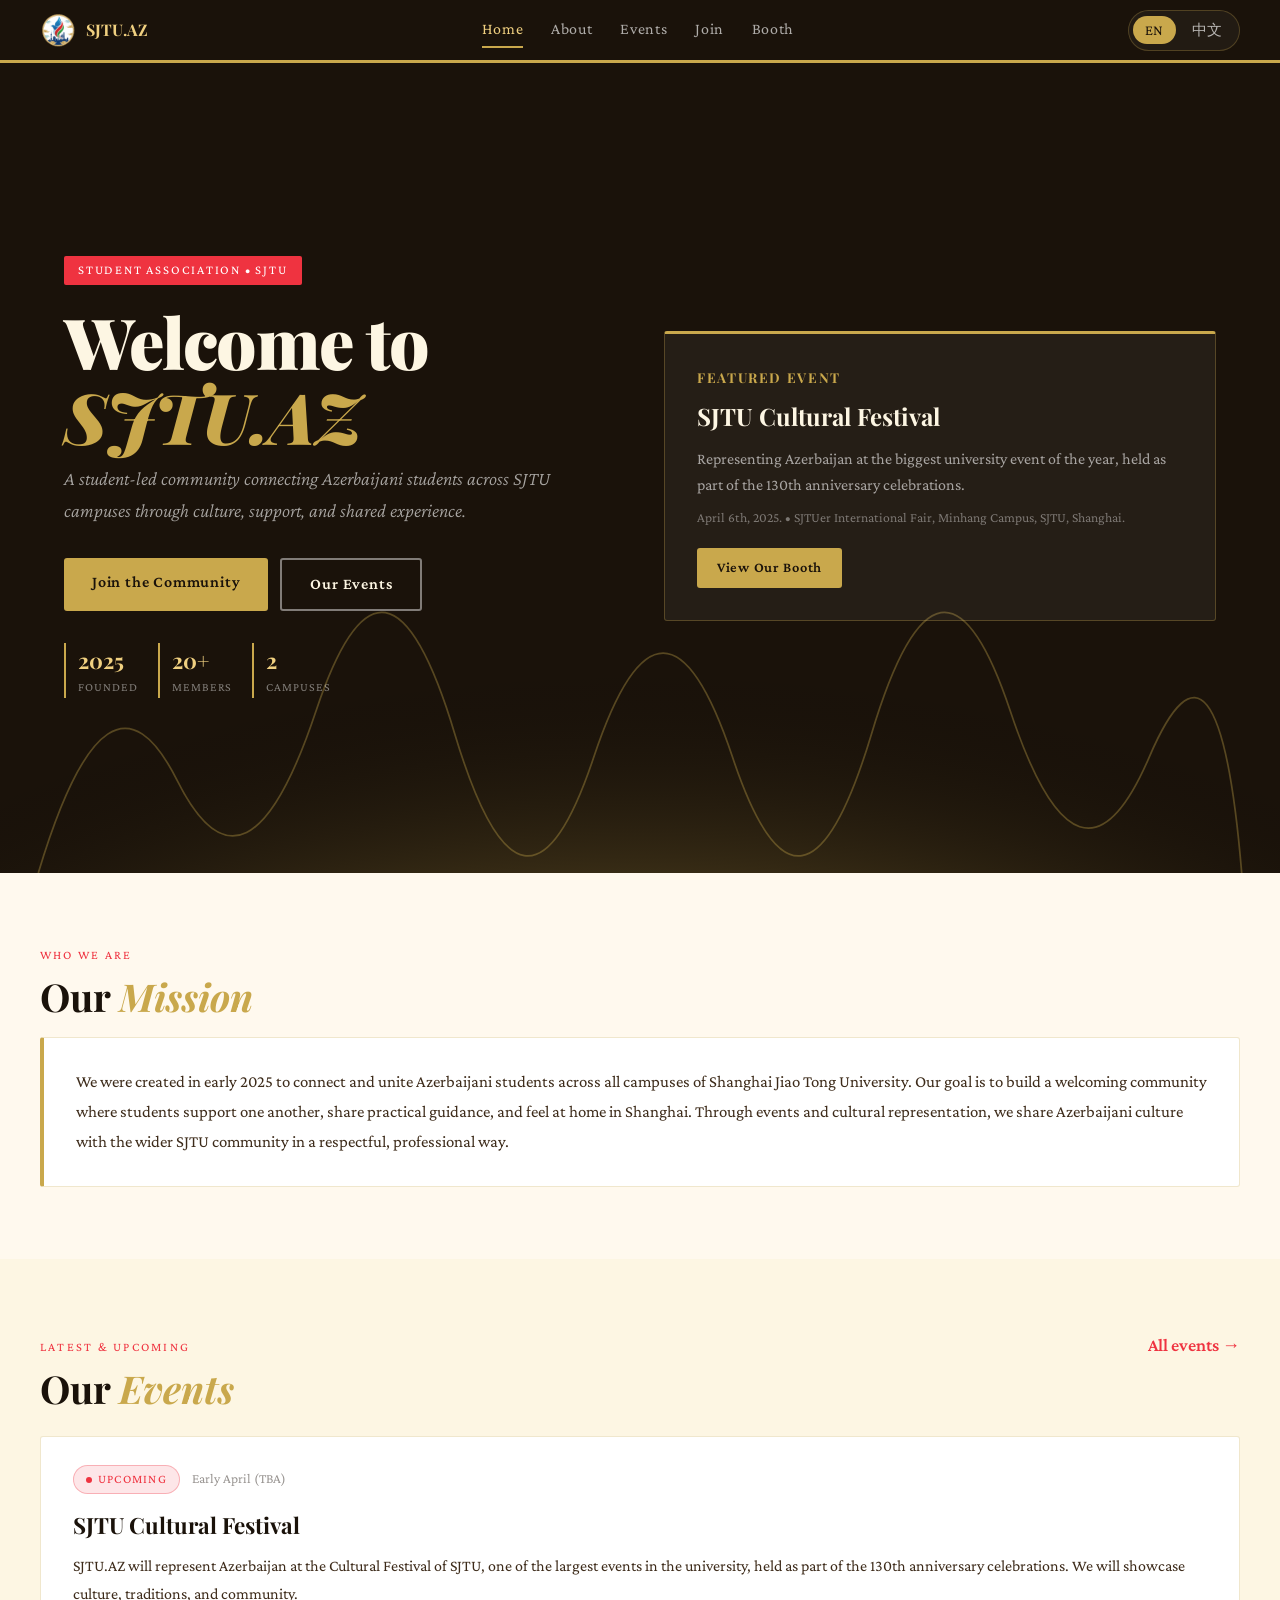
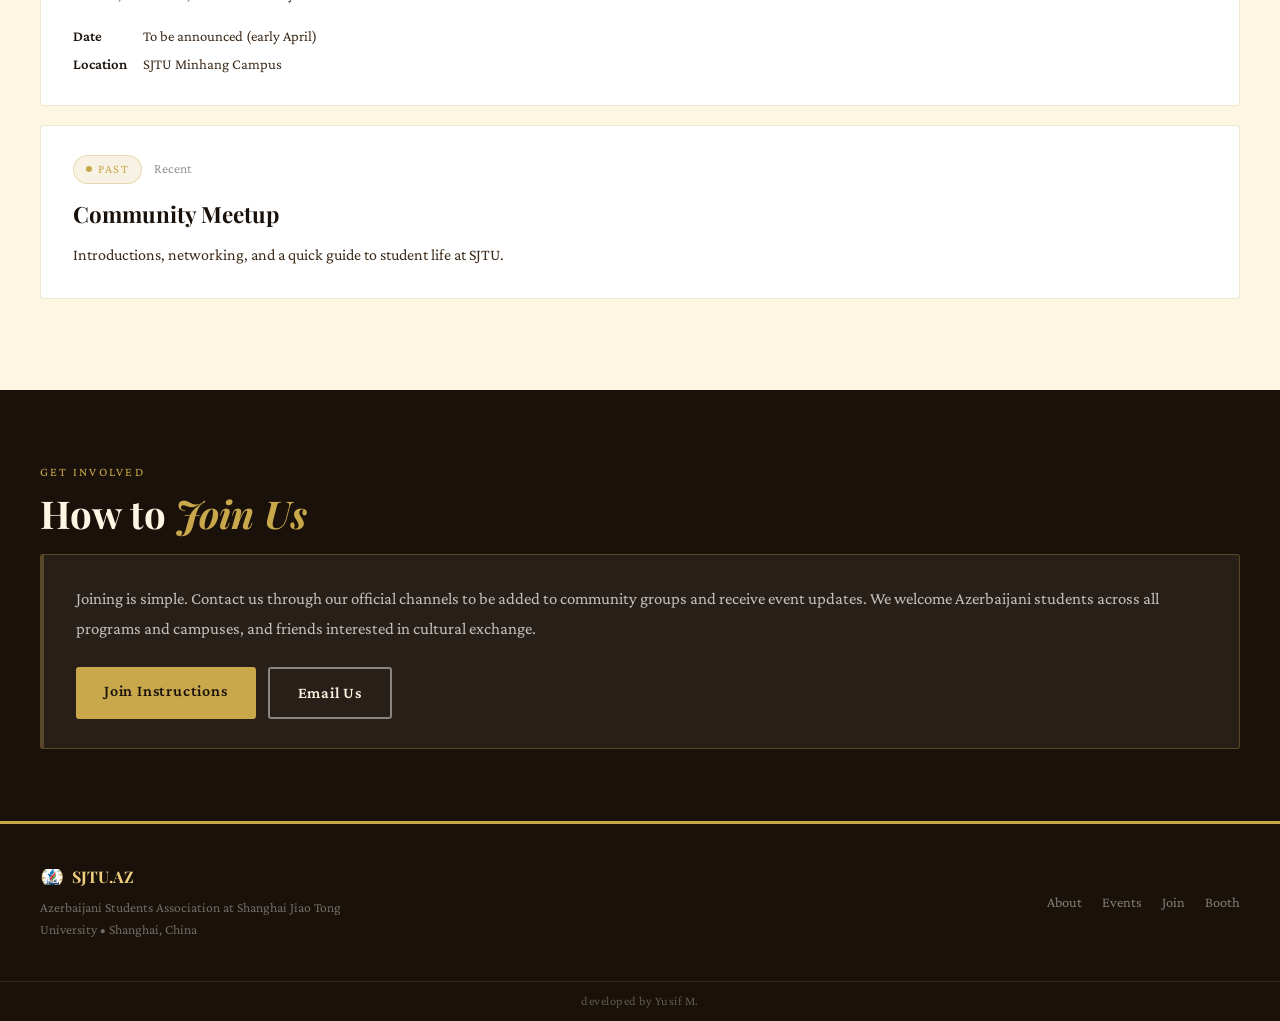
==== index.html @ 03c873c4 "fix: logo size & team" ====
<!doctype html>
<html lang="en">
<head>
  <meta charset="utf-8">
  <meta name="viewport" content="width=device-width, initial-scale=1">
  <title data-en="Azerbaijani Students Association at SJTU" data-zh="上海交通大学阿塞拜疆学生协会">Azerbaijani Students Association at SJTU</title>
  <meta name="description" content="Azerbaijani Students Association at Shanghai Jiao Tong University — community, culture, and support in Shanghai." data-target-attr="content" data-en-attr="Azerbaijani Students Association at Shanghai Jiao Tong University — community, culture, and support in Shanghai." data-zh-attr="上海交通大学阿塞拜疆学生协会：连接社群、分享文化，并为在上海的同学提供支持。">
  <link rel="icon" type="image/png" href="images/logo-mark.png.png">
  <link rel="stylesheet" href="css/style.css">
</head>
<body>

<!-- HEADER -->
<header class="site-header">
  <div class="header-inner">
    <a class="header-logo" href="index.html" aria-label="SJTU.AZ Home">
      <img class="logo-flag" src="images/asalogo.png" alt="SJTU.AZ Logo">
      <span class="logo-text-main">SJTU.AZ</span>
    </a>
    <nav class="header-nav" aria-label="Main navigation">
      <a href="index.html" data-i18n="nav_home">Home</a>
      <a href="about.html" data-i18n="nav_about">About</a>
      <a href="events.html" data-i18n="nav_events">Events</a>
      <a href="join.html" data-i18n="nav_join">Join</a>
      <a href="booth.html" data-i18n="nav_booth">Booth</a>
    </nav>
    <div class="lang-switch" aria-label="Language switch">
      <button class="lang-btn" type="button" data-lang="en">EN</button>
      <button class="lang-btn" type="button" data-lang="zh">中文</button>
    </div>
    <button class="hamburger" aria-label="Toggle menu" aria-expanded="false">
      <span></span><span></span><span></span>
    </button>
  </div>
</header>
<nav class="mobile-nav" aria-label="Mobile navigation">

  <div class="lang-switch mobile-lang-switch" aria-label="Language switch">
    <button class="lang-btn" type="button" data-lang="en">EN</button>
    <button class="lang-btn" type="button" data-lang="zh">中文</button>
  </div>
  <a href="index.html" data-i18n="nav_home">Home</a>
  <a href="about.html" data-i18n="nav_about">About</a>
  <a href="events.html" data-i18n="nav_events">Events</a>
  <a href="join.html" data-i18n="nav_join">Join</a>
  <a href="booth.html" data-i18n="nav_booth">Booth</a>
</nav>

<!-- HERO -->
<section class="hero">
  <div class="triband"></div>
  <svg class="hero-flames" viewBox="0 0 1440 700" preserveAspectRatio="xMidYMid slice" xmlns="http://www.w3.org/2000/svg" aria-hidden="true">
    <defs>
      <radialGradient id="rg" cx="50%" cy="80%" r="60%">
        <stop offset="0%" stop-color="#EF3340"/>
        <stop offset="55%" stop-color="#C9A84C" stop-opacity="0.5"/>
        <stop offset="100%" stop-color="transparent"/>
      </radialGradient>
    </defs>
    <ellipse cx="720" cy="850" rx="850" ry="550" fill="url(#rg)"/>
    <path d="M200,700 Q260,500 320,620 Q380,740 440,560 Q500,380 560,580 Q620,780 680,600 Q740,420 800,600 Q860,780 920,580 Q980,380 1040,560 Q1100,740 1160,600 Q1220,460 1240,700" fill="none" stroke="#C9A84C" stroke-width="1.5" opacity="0.35"/>
  </svg>

  <div class="hero-inner">
    <div>
      <div class="hero-tag anim-1"><span data-en="Student Association • SJTU" data-zh="学生协会 • 上海交大">Student Association • SJTU</span></div>
      <h1 class="hero-title anim-2">
        <span data-en="Welcome to<br><em>SJTU.AZ</em>" data-zh="欢迎来到<br><em>SJTU.AZ</em>">Welcome to<br><em>SJTU.AZ</em></span>
      </h1>
      <p class="hero-subtitle anim-3"><span data-en="A student-led community connecting Azerbaijani students across SJTU campuses through culture, support, and shared experience." data-zh="这是一个由学生发起的社群，通过文化交流、互助支持与共同经历，连接上海交大各校区的阿塞拜疆学生。">A student-led community connecting Azerbaijani students across SJTU campuses through culture, support, and shared experience.</span></p>
      <div class="hero-actions anim-4">
        <a class="btn primary" href="join.html"><span data-en="Join the Community" data-zh="加入社群">Join the Community</span></a>
        <a class="btn ghost" href="events.html"><span data-en="Our Events" data-zh="我们的活动">Our Events</span></a>
      </div>
      <div class="hero-meta anim-4">
        <div class="hero-meta-item">
          <strong>2025</strong>
          <span><span data-en="Founded" data-zh="成立">Founded</span></span>
        </div>
        <div class="hero-meta-item">
          <strong>20+</strong>
          <span><span data-en="Members" data-zh="成员">Members</span></span>
        </div>
        <div class="hero-meta-item">
          <strong>2</strong>
          <span><span data-en="Campuses" data-zh="校区">Campuses</span></span>
        </div>
      </div>
    </div>
    <aside class="hero-card anim-3" aria-label="Featured event">
      <h3><span data-en="Featured Event" data-zh="精选活动">Featured Event</span></h3>
      <h4>SJTU Cultural Festival</h4>
      <p><span data-en="Representing Azerbaijan at the biggest university event of the year, held as part of the 130th anniversary celebrations." data-zh="在学校130周年庆系列活动中，于年度最大校园活动上代表阿塞拜疆亮相。">Representing Azerbaijan at the biggest university event of the year, held as part of the 130th anniversary celebrations.</span></p>
      <p class="meta">April 6th, 2025. &bull; SJTUer International Fair, Minhang Campus, SJTU, Shanghai.</p>
      <div style="margin-top:1.2rem;">
        <a class="btn primary" href="booth.html" style="font-size:0.9rem;padding:8px 20px;"><span data-en="View Our Booth" data-zh="查看我们的展位">View Our Booth</span></a>
      </div>
    </aside>
  </div>
</section>

<!-- MISSION -->
<section class="section alt">
  <div class="section-inner">
    <span class="section-label"><span data-en="Who We Are" data-zh="我们是谁">Who We Are</span></span>
    <h2 class="section-title reveal"><span data-en="Our <em>Mission</em>" data-zh="我们的<em>使命</em>">Our <em>Mission</em></span></h2>
    <div class="surface reveal">
      <p><span data-en="We were created in early 2025 to connect and unite Azerbaijani students across all campuses of Shanghai Jiao Tong University. Our goal is to build a welcoming community where students support one another, share practical guidance, and feel at home in Shanghai. Through events and cultural representation, we share Azerbaijani culture with the wider SJTU community in a respectful, professional way." data-zh="我们成立于2025年初，旨在连接并凝聚上海交通大学各校区的阿塞拜疆学生。我们的目标是打造一个温暖友好的社群，让同学们彼此支持、分享实用经验，并在上海找到归属感。通过活动组织与文化展示，我们也以真诚、专业的方式向更广泛的交大社群介绍阿塞拜疆文化。">We were created in early 2025 to connect and unite Azerbaijani students across all campuses of Shanghai Jiao Tong University. Our goal is to build a welcoming community where students support one another, share practical guidance, and feel at home in Shanghai. Through events and cultural representation, we share Azerbaijani culture with the wider SJTU community in a respectful, professional way.</span></p>
    </div>
  </div>
</section>

<!-- EVENTS PREVIEW -->
<section class="section">
  <div class="section-inner">
    <div class="section-head">
      <div>
        <span class="section-label"><span data-en="Latest &amp; Upcoming" data-zh="最新与即将举行">Latest &amp; Upcoming</span></span>
        <h2 class="section-title" style="margin-bottom:0;">Our <em data-i18n="nav_events">Events</em></h2>
      </div>
      <a class="link" href="events.html"><span data-en="All events &rarr;" data-zh="查看全部活动 &rarr;">All events &rarr;</span></a>
    </div>

    <article class="event-article reveal">
      <div class="event-top">
        <span class="event-tag featured"><span class="dot"></span><span data-en="Upcoming" data-zh="即将举行">Upcoming</span></span>
        <span class="event-meta">Early April (TBA)</span>
      </div>
      <h3>SJTU Cultural Festival</h3>
      <p><span data-en="SJTU.AZ will represent Azerbaijan at the Cultural Festival of SJTU, one of the largest events in the university, held as part of the 130th anniversary celebrations. We will showcase culture, traditions, and community." data-zh="SJTU.AZ 将在上海交大文化节上代表阿塞拜疆亮相。该活动是学校规模最大的活动之一，也是130周年校庆系列的重要组成部分。我们将展示阿塞拜疆的文化、传统与社群精神。">SJTU.AZ will represent Azerbaijan at the Cultural Festival of SJTU, one of the largest events in the university, held as part of the 130th anniversary celebrations. We will showcase culture, traditions, and community.</span></p>
      <div class="kv">
        <div><span data-en="Date" data-zh="日期">Date</span></div><div><span data-en="To be announced (early April)" data-zh="待公布（四月上旬）">To be announced (early April)</span></div>
        <div><span data-en="Location" data-zh="地点">Location</span></div><div>SJTU Minhang Campus</div>
      </div>
    </article>

    <article class="event-article reveal" style="margin-top:1.2rem;">
      <div class="event-top">
        <span class="event-tag"><span class="dot"></span><span data-en="Past" data-zh="往期">Past</span></span>
        <span class="event-meta"><span data-en="Recent" data-zh="近期">Recent</span></span>
      </div>
      <h3>Community Meetup</h3>
      <p><span data-en="Introductions, networking, and a quick guide to student life at SJTU." data-zh="自我介绍、社交交流，以及一份关于交大学生生活的简要指南。">Introductions, networking, and a quick guide to student life at SJTU.</span></p>
    </article>
  </div>
</section>

<!-- JOIN SECTION -->
<section class="section dark">
  <div class="section-inner">
    <span class="section-label"><span data-en="Get Involved" data-zh="参与进来">Get Involved</span></span>
    <h2 class="section-title reveal"><span data-en="How to <em>Join Us</em>" data-zh="如何<em>加入我们</em>">How to <em>Join Us</em></span></h2>
    <div class="surface reveal" style="background:rgba(255,255,255,0.06);border-color:rgba(201,168,76,0.3);">
      <p style="color:rgba(255,255,255,0.72);"><span data-en="Joining is simple. Contact us through our official channels to be added to community groups and receive event updates. We welcome Azerbaijani students across all programs and campuses, and friends interested in cultural exchange." data-zh="加入方式很简单。通过我们的官方渠道联系我们，我们会将你加入社群并同步活动更新。我们欢迎来自各专业、各校区的阿塞拜疆学生，也欢迎对文化交流感兴趣的朋友。">Joining is simple. Contact us through our official channels to be added to community groups and receive event updates. We welcome Azerbaijani students across all programs and campuses, and friends interested in cultural exchange.</span></p>
      <div class="hero-actions" style="margin-top:1.4rem;">
        <a class="btn primary" href="join.html"><span data-en="Join Instructions" data-zh="加入说明">Join Instructions</span></a>
        <a class="btn ghost" href="/cdn-cgi/l/email-protection#9ae3efe9f3fcf7fbf7f7fbfef5ecdae9f0eeefb4fffeefb4f9f4"><span data-en="Email Us" data-zh="给我们发邮件">Email Us</span></a>
      </div>
    </div>
  </div>
</section>

<!-- FOOTER -->
<footer class="site-footer">
  <div class="footer-inner">
    <div class="footer-brand">
      <a class="footer-logo" href="index.html">
        <img src="images/asalogo.png" alt="SJTU.AZ Logo">
        SJTU.AZ
      </a>
      <p><span data-en="Azerbaijani Students Association at Shanghai Jiao Tong University &bull; Shanghai, China" data-zh="上海交通大学阿塞拜疆学生协会 &bull; 中国上海">Azerbaijani Students Association at Shanghai Jiao Tong University &bull; Shanghai, China</span></p>
    </div>
    <nav class="footer-links">
      <a href="about.html" data-i18n="nav_about">About</a>
      <a href="events.html" data-i18n="nav_events">Events</a>
      <a href="join.html" data-i18n="nav_join">Join</a>
      <a href="booth.html" data-i18n="nav_booth">Booth</a>
    </nav>
  </div>
</footer>

<script src="js/main.js"></script>
<div class="dev-credit">developed by Yusif M.</div>
</body>
</html>
---- css/style.css ----
/* ═══════════════════════════════════════════════════════════
   SJTU.AZ — Shared Stylesheet
   Land of Fire aesthetic: ink + saffron gold + Azerbaijani tricolor
   ═══════════════════════════════════════════════════════════ */

@import url('https://fonts.googleapis.com/css2?family=Playfair+Display:ital,wght@0,400;0,700;0,900;1,400&family=Crimson+Pro:ital,wght@0,300;0,400;0,600;1,300;1,400&display=swap');

/* ── RESET & BASE ─────────────────────────────────────────── */
*, *::before, *::after { box-sizing: border-box; margin: 0; padding: 0; }
html { scroll-behavior: smooth; -webkit-text-size-adjust: 100%; }

:root {
  --az-blue:    #0092BC;
  --az-red:     #EF3340;
  --az-green:   #509E2F;
  --gold:       #C9A84C;
  --gold-lt:    #F0D080;
  --cream:      #FDF6E3;
  --ink:        #1A120A;
  --ink-soft:   #3D2B1A;
  --surface:    #FFF9EE;
  --border:     rgba(201,168,76,0.28);
  --radius:     3px;
  --nav-h:      60px;
}

body {
  font-family: 'Crimson Pro', Georgia, serif;
  background: var(--cream);
  color: var(--ink);
  font-size: 18px;
  line-height: 1.65;
  overflow-x: hidden;
}

img { max-width: 100%; display: block; }
a   { color: inherit; }

/* ── HEADER / NAV ─────────────────────────────────────────── */
.site-header {
  position: sticky; top: 0; z-index: 200;
  background: var(--ink);
  border-bottom: 3px solid var(--gold);
  padding: 0 1.5rem;
}
.header-inner {
  max-width: 1200px; margin: 0 auto;
  display: flex; align-items: center; justify-content: space-between;
  height: var(--nav-h);
  gap: 1rem;
}

/* Logo */
.header-logo {
  display: flex; align-items: center; gap: 10px;
  color: var(--gold-lt); text-decoration: none;
  font-family: 'Playfair Display', serif;
  font-size: 1rem; font-weight: 700;
  flex-shrink: 0;
}
.header-logo img.logo-flag {
  width: 36px; height: 36px;
  border-radius: 50%;
  object-fit: contain;
  object-position: center;
}
.logo-text-main { line-height: 1; }

/* Desktop nav */
.header-nav {
  display: flex; align-items: center; gap: 28px;
}
.header-nav a {
  color: rgba(255,255,255,0.65); text-decoration: none;
  font-family: 'Crimson Pro', serif; font-size: 1rem;
  letter-spacing: 0.04em;
  transition: color .2s;
  padding: 4px 0;
  border-bottom: 2px solid transparent;
  transition: color .2s, border-color .2s;
}
.header-nav a:hover,
.header-nav a.active { color: var(--gold-lt); border-bottom-color: var(--gold); }


/* Language switch */
.lang-switch {
  display: inline-flex;
  align-items: center;
  gap: 4px;
  padding: 4px;
  border: 1px solid rgba(201,168,76,0.28);
  border-radius: 999px;
  background: rgba(255,255,255,0.04);
  flex-shrink: 0;
}
.lang-btn {
  appearance: none;
  border: none;
  background: transparent;
  color: rgba(255,255,255,0.68);
  font-family: 'Crimson Pro', serif;
  font-size: 0.92rem;
  letter-spacing: 0.04em;
  padding: 6px 12px;
  border-radius: 999px;
  cursor: pointer;
  transition: background .2s, color .2s;
}
.lang-btn:hover,
.lang-btn.active {
  background: var(--gold);
  color: var(--ink);
}
.mobile-lang-switch {
  display: none;
  margin-bottom: 0.75rem;
}

/* Hamburger */
.hamburger {
  display: none;
  flex-direction: column; gap: 5px;
  background: none; border: none; cursor: pointer; padding: 6px;
}
.hamburger span {
  display: block; width: 24px; height: 2px;
  background: var(--gold-lt); border-radius: 2px;
  transition: transform .3s, opacity .3s;
}
.hamburger.open span:nth-child(1) { transform: translateY(7px) rotate(45deg); }
.hamburger.open span:nth-child(2) { opacity: 0; }
.hamburger.open span:nth-child(3) { transform: translateY(-7px) rotate(-45deg); }

/* Mobile drawer */
.mobile-nav {
  display: none;
  position: fixed; top: var(--nav-h); left: 0; right: 0;
  background: var(--ink);
  border-bottom: 2px solid var(--gold);
  z-index: 199;
  padding: 1.2rem 1.5rem 1.5rem;
  flex-direction: column; gap: 0;
}
.mobile-nav.open { display: flex; }
.mobile-nav a {
  color: rgba(255,255,255,0.75); text-decoration: none;
  font-family: 'Crimson Pro', serif; font-size: 1.2rem;
  padding: 0.75rem 0;
  border-bottom: 1px solid rgba(201,168,76,0.15);
  transition: color .2s;
}
.mobile-nav a:last-child { border-bottom: none; }
.mobile-nav a:hover,
.mobile-nav a.active { color: var(--gold-lt); }

/* ── TRICOLOR BAR ─────────────────────────────────────────── */
.triband {
  height: 5px;
  background: linear-gradient(to right,
    var(--az-blue) 33.33%, var(--az-red) 33.33%, var(--az-red) 66.66%,
    var(--az-green) 66.66%);
}

/* ── HERO ─────────────────────────────────────────────────── */
.hero {
  position: relative; overflow: hidden;
  background: var(--ink);
  min-height: 90vh;
  display: flex; align-items: center;
}
.hero-inner {
  position: relative; z-index: 2;
  max-width: 1200px; margin: 0 auto;
  padding: 5rem 1.5rem 4rem;
  display: grid; grid-template-columns: 1fr 1fr;
  gap: 3rem; align-items: center;
  width: 100%;
}
.hero-tag {
  display: inline-block;
  background: var(--az-red); color: #fff;
  font-family: 'Crimson Pro', serif; font-size: 0.8rem;
  letter-spacing: 0.14em; text-transform: uppercase;
  padding: 4px 14px; border-radius: 2px; margin-bottom: 1.2rem;
}
.hero-title {
  font-family: 'Playfair Display', serif;
  font-size: clamp(2.6rem, 5.5vw, 5rem);
  font-weight: 900; line-height: 1.06;
  color: var(--cream); letter-spacing: -0.02em;
  margin-bottom: 0.6rem;
}
.hero-title em { font-style: italic; color: var(--gold); }
.hero-subtitle {
  font-family: 'Crimson Pro', serif; font-size: 1.2rem;
  color: rgba(255,255,255,0.62); font-weight: 300; font-style: italic;
  margin-bottom: 2rem; max-width: 48ch;
}
.hero-actions {
  display: flex; gap: 12px; flex-wrap: wrap; margin-top: 1.5rem;
}
.hero-meta {
  display: flex; gap: 20px; flex-wrap: wrap; margin-top: 2rem;
}
.hero-meta-item {
  display: flex; flex-direction: column;
  border-left: 2px solid var(--gold); padding-left: 12px;
}
.hero-meta-item strong {
  font-family: 'Playfair Display', serif; color: var(--gold-lt);
  font-size: 1.35rem; font-weight: 700;
}
.hero-meta-item span {
  font-size: 0.75rem; color: rgba(255,255,255,0.45);
  letter-spacing: 0.08em; text-transform: uppercase;
}

/* Hero right side card */
.hero-card {
  background: rgba(255,255,255,0.05);
  border: 1px solid rgba(201,168,76,0.3);
  border-top: 3px solid var(--gold);
  border-radius: var(--radius);
  padding: 2rem;
}
.hero-card h3 {
  font-family: 'Playfair Display', serif; font-size: 0.85rem;
  letter-spacing: 0.12em; text-transform: uppercase;
  color: var(--gold); margin-bottom: 0.5rem;
}
.hero-card h4 {
  font-family: 'Playfair Display', serif; font-size: 1.5rem;
  font-weight: 700; color: var(--cream); margin-bottom: 0.6rem;
}
.hero-card p { color: rgba(255,255,255,0.6); font-size: 1rem; }
.hero-card .meta { font-size: 0.85rem; color: rgba(255,255,255,0.4); margin-top: 0.5rem; }

/* Flame background SVG */
.hero-flames {
  position: absolute; inset: 0; pointer-events: none;
  width: 100%; height: 100%;
  animation: flicker 3s ease-in-out infinite;
}
@keyframes flicker {
  0%,100% { opacity: 0.16; }
  50%      { opacity: 0.22; }
}

/* ── SECTIONS ─────────────────────────────────────────────── */
.section { padding: 4.5rem 1.5rem; }
.section-inner { max-width: 1200px; margin: 0 auto; }
.section-label {
  font-family: 'Crimson Pro', serif; font-size: 0.78rem;
  letter-spacing: 0.18em; text-transform: uppercase;
  color: var(--az-red); margin-bottom: 0.5rem; display: block;
}
.section-title {
  font-family: 'Playfair Display', serif;
  font-size: clamp(1.8rem, 3vw, 2.8rem);
  font-weight: 700; color: var(--ink);
  margin-bottom: 1.2rem; line-height: 1.15;
}
.section-title em { font-style: italic; color: var(--gold); }
.section-body {
  font-size: 1.05rem; color: var(--ink-soft);
  max-width: 68ch; line-height: 1.8;
  margin-bottom: 2rem;
}
.section-head {
  display: flex; justify-content: space-between; align-items: baseline;
  margin-bottom: 1.6rem; flex-wrap: wrap; gap: 8px;
}

/* Alt surface */
.section.alt { background: var(--surface); }
.section.dark {
  background: var(--ink);
}
.section.dark .section-title { color: var(--cream); }
.section.dark .section-label { color: var(--gold); }
.section.dark .section-body  { color: rgba(255,255,255,0.65); }

/* ── BUTTONS ──────────────────────────────────────────────── */
.btn {
  display: inline-block; text-decoration: none;
  padding: 11px 28px;
  font-family: 'Crimson Pro', serif; font-size: 1rem;
  font-weight: 600; letter-spacing: 0.05em;
  border-radius: var(--radius);
  transition: transform .15s, box-shadow .15s, background .15s;
  cursor: pointer; border: none;
}
.btn:hover { transform: translateY(-2px); box-shadow: 0 6px 20px rgba(0,0,0,0.22); }
.btn.primary { background: var(--gold); color: var(--ink); }
.btn.primary:hover { background: var(--gold-lt); }
.btn.ghost   { background: transparent; color: var(--cream); border: 2px solid rgba(255,255,255,0.45); }
.btn.ghost:hover { border-color: var(--gold); color: var(--gold-lt); }
.btn.red     { background: var(--az-red); color: #fff; }

/* ── CARDS ────────────────────────────────────────────────── */
.cards-grid {
  display: grid;
  grid-template-columns: repeat(auto-fill, minmax(280px, 1fr));
  gap: 1.4rem;
}
.card {
  background: #fff;
  border: 1px solid var(--border);
  border-top: 3px solid var(--gold);
  padding: 1.6rem 1.8rem;
  border-radius: var(--radius);
  transition: transform .2s, box-shadow .2s;
}
.card:hover {
  transform: translateY(-4px);
  box-shadow: 0 12px 40px rgba(26,18,10,0.1);
}
.card h3 {
  font-family: 'Playfair Display', serif; font-size: 1.1rem;
  font-weight: 700; color: var(--ink); margin-bottom: 0.5rem;
}
.card p { font-size: 0.95rem; color: var(--ink-soft); line-height: 1.65; }
.card .card-icon { font-size: 1.8rem; margin-bottom: 0.7rem; display: block; }

/* Dark card variant */
.card.dark-card {
  background: rgba(255,255,255,0.05);
  border-color: rgba(201,168,76,0.25);
  color: rgba(255,255,255,0.75);
}
.card.dark-card h3 { color: var(--gold-lt); }
.card.dark-card p  { color: rgba(255,255,255,0.65); }

/* ── SURFACE ──────────────────────────────────────────────── */
.surface {
  background: #fff; border: 1px solid var(--border);
  border-left: 4px solid var(--gold);
  padding: 1.8rem 2rem; border-radius: var(--radius);
}
.surface p { font-size: 1.05rem; color: var(--ink-soft); line-height: 1.8; }

/* ── EVENT ARTICLE ────────────────────────────────────────── */
.event-article {
  background: #fff; border: 1px solid var(--border);
  border-radius: var(--radius); padding: 1.8rem 2rem;
  margin-bottom: 1.2rem;
}
.event-top {
  display: flex; align-items: center; gap: 12px; margin-bottom: 0.8rem;
  flex-wrap: wrap;
}
.event-tag {
  display: inline-flex; align-items: center; gap: 6px;
  font-size: 0.78rem; letter-spacing: 0.1em; text-transform: uppercase;
  padding: 3px 12px; border-radius: 20px;
  background: rgba(201,168,76,0.15); color: var(--gold);
  border: 1px solid rgba(201,168,76,0.35);
}
.event-tag.featured { background: rgba(239,51,64,0.12); color: var(--az-red); border-color: rgba(239,51,64,0.3); }
.event-tag .dot {
  width: 6px; height: 6px; border-radius: 50%;
  background: currentColor; display: inline-block;
}
.event-meta { font-size: 0.85rem; color: rgba(26,18,10,0.45); }
.event-article h3 {
  font-family: 'Playfair Display', serif; font-size: 1.4rem;
  font-weight: 700; color: var(--ink); margin-bottom: 0.5rem;
}
.event-article p { font-size: 1rem; color: var(--ink-soft); line-height: 1.75; }
.kv {
  display: grid; grid-template-columns: max-content 1fr;
  gap: 4px 16px; margin-top: 1rem;
  font-size: 0.92rem;
}
.kv > *:nth-child(odd) { color: var(--ink); font-weight: 600; }
.kv > *:nth-child(even) { color: var(--ink-soft); }

/* ── PEOPLE GRID ──────────────────────────────────────────── */
.people-grid {
  display: grid;
  grid-template-columns: repeat(auto-fill, minmax(200px, 1fr));
  gap: 1.5rem;
}
.person-card {
  background: #fff; border: 1px solid var(--border);
  border-radius: var(--radius); overflow: hidden;
  text-align: center;
  transition: transform .2s, box-shadow .2s;
}
.person-card:hover {
  transform: translateY(-4px);
  box-shadow: 0 12px 40px rgba(26,18,10,0.1);
}
.person-photo {
  width: 100%; aspect-ratio: 1; overflow: hidden;
  background: linear-gradient(135deg, #1A120A 0%, #3D2B1A 100%);
}
.person-photo img { width: 100%; height: 100%; object-fit: cover; }
.person-photo-placeholder {
  width: 100%; aspect-ratio: 1;
  background: linear-gradient(135deg, #1A120A 0%, #3D2B1A 100%);
  display: flex; align-items: center; justify-content: center;
  font-size: 3rem;
}
.person-body { padding: 1rem 0.8rem; }
.person-name {
  font-family: 'Playfair Display', serif; font-size: 1rem;
  font-weight: 700; color: var(--ink); margin-bottom: 0.25rem;
}
.person-role {
  font-size: 0.82rem; color: var(--az-red);
  font-weight: 600; letter-spacing: 0.03em;
  margin-bottom: 0.2rem;
}
.person-meta { font-size: 0.8rem; color: var(--ink-soft); }

/* ── LINK ─────────────────────────────────────────────────── */
.link {
  color: var(--az-red); text-decoration: none;
  font-weight: 600; border-bottom: 1px solid transparent;
  transition: border-color .2s;
}
.link:hover { border-bottom-color: var(--az-red); }
.link.gold { color: var(--gold); }
.link.gold:hover { border-bottom-color: var(--gold); }

/* ── DIVIDER ──────────────────────────────────────────────── */
hr.divider {
  border: none; border-top: 1px solid var(--border);
}

/* ── CULTURE BAND ─────────────────────────────────────────── */
.culture-band {
  background: var(--az-red); padding: 4rem 1.5rem;
}
.culture-band-inner {
  max-width: 1200px; margin: 0 auto;
  display: grid; grid-template-columns: repeat(3, 1fr);
  gap: 2rem;
}
.culture-item { text-align: center; padding: 1rem; }
.culture-item .ci-icon { font-size: 2.4rem; margin-bottom: 0.6rem; display: block; }
.culture-item h3 {
  font-family: 'Playfair Display', serif; font-size: 1.1rem;
  font-weight: 700; color: #fff; margin-bottom: 0.4rem;
}
.culture-item p { font-size: 0.9rem; color: rgba(255,255,255,0.82); line-height: 1.6; }

/* ── JOIN BANNER ──────────────────────────────────────────── */
.join-banner {
  background: var(--az-blue); padding: 4rem 1.5rem; text-align: center;
}
.join-banner h2 {
  font-family: 'Playfair Display', serif;
  font-size: clamp(1.6rem, 3vw, 2.2rem); font-weight: 700;
  color: #fff; margin-bottom: 0.8rem;
}
.join-banner p { color: rgba(255,255,255,0.8); font-size: 1.05rem; margin-bottom: 2rem; max-width: 55ch; margin-left: auto; margin-right: auto; }
.join-btns { display: flex; gap: 12px; justify-content: center; flex-wrap: wrap; }

/* ── FOOTER ───────────────────────────────────────────────── */
.site-footer {
  background: var(--ink); border-top: 3px solid var(--gold);
  padding: 2.5rem 1.5rem;
}
.footer-inner {
  max-width: 1200px; margin: 0 auto;
  display: flex; justify-content: space-between; align-items: center;
  flex-wrap: wrap; gap: 1.2rem;
}
.footer-brand { display: flex; flex-direction: column; gap: 6px; }
.footer-brand p { color: rgba(255,255,255,0.38); font-size: 0.85rem; max-width: 42ch; }
.footer-logo {
  display: flex; align-items: center; gap: 8px;
  color: var(--gold-lt); text-decoration: none;
  font-family: 'Playfair Display', serif; font-size: 1rem; font-weight: 700;
}
.footer-logo img { width: 24px; height: 16px; border-radius: 1px; object-fit: cover; }
.footer-links { display: flex; gap: 20px; flex-wrap: wrap; }
.footer-links a {
  color: rgba(255,255,255,0.45); text-decoration: none;
  font-size: 0.9rem; transition: color .2s;
}
.footer-links a:hover { color: var(--gold-lt); }

/* ── INGREDIENT PILLS ─────────────────────────────────────── */
.ingredients-label {
  font-size: 0.72rem; color: var(--gold);
  letter-spacing: 0.12em; text-transform: uppercase; margin-bottom: 0.4rem;
}
.ingredients-list { display: flex; flex-wrap: wrap; gap: 6px; }
.ingredient-pill {
  background: rgba(201,168,76,0.12);
  border: 1px solid rgba(201,168,76,0.3);
  color: var(--gold-lt);
  font-size: 0.78rem; padding: 2px 10px; border-radius: 20px;
}

/* ── ANIMATIONS ───────────────────────────────────────────── */
@keyframes fadeUp {
  from { opacity: 0; transform: translateY(18px); }
  to   { opacity: 1; transform: translateY(0); }
}
.anim-1 { animation: fadeUp .65s ease both; animation-delay: 0.1s; }
.anim-2 { animation: fadeUp .65s ease both; animation-delay: 0.22s; }
.anim-3 { animation: fadeUp .65s ease both; animation-delay: 0.36s; }
.anim-4 { animation: fadeUp .65s ease both; animation-delay: 0.5s; }

/* ── SCROLL REVEAL ────────────────────────────────────────── */
.reveal {
  opacity: 0; transform: translateY(22px);
  transition: opacity .6s ease, transform .6s ease;
}
.reveal.visible { opacity: 1; transform: none; }

/* ══════════════════════════════════════════════════════════
   RESPONSIVE — MOBILE FIRST OVERRIDES
   ══════════════════════════════════════════════════════════ */

@media (max-width: 900px) {
  .culture-band-inner { grid-template-columns: 1fr 1fr; }
}

@media (max-width: 700px) {
  body { font-size: 16px; }

  .header-nav  { display: none; }
  .header-inner > .lang-switch { display: none; }
  .mobile-lang-switch { display: inline-flex; }
  .hamburger   { display: flex; }

  .hero { min-height: auto; padding-top: 0; }
  .hero-inner {
    grid-template-columns: 1fr;
    padding: 3rem 1.2rem 2.5rem;
    gap: 2rem;
  }
  .hero-title { font-size: clamp(2.2rem, 9vw, 3rem); }

  .section { padding: 3rem 1.2rem; }

  .cards-grid { grid-template-columns: 1fr; }
  .people-grid { grid-template-columns: repeat(2, 1fr); }

  .culture-band-inner { grid-template-columns: 1fr; gap: 1.4rem; }

  .footer-inner { flex-direction: column; gap: 1.5rem; }
  .footer-links { gap: 14px; }

  .surface { padding: 1.4rem 1.2rem; }
  .event-article { padding: 1.4rem 1.2rem; }

  .join-banner { padding: 3rem 1.2rem; }

  .section-head { flex-direction: column; align-items: flex-start; }
}

@media (max-width: 400px) {
  .people-grid { grid-template-columns: 1fr; }
  .hero-actions { flex-direction: column; }
  .hero-actions .btn { text-align: center; }
}


/* ── ACCESSIBILITY / RESPONSIVE POLISH ───────────────────── */
img { max-width: 100%; }
.hero-card, .surface, .card, .event-article, .person-card, .place-card, .dessert-card, .fact-card {
  overflow-wrap: anywhere;
}
@media (max-width: 1024px) {
  .hero-inner { gap: 2rem; }
}
@media (max-width: 700px) {
  .header-inner { gap: 12px; }
  .header-logo { font-size: 1rem; }
  .logo-text-main { white-space: nowrap; }
  .hero-subtitle { font-size: 1.08rem; }
  .hero-meta { gap: 12px; }
  .hero-meta-item { min-width: calc(50% - 12px); }
  .btn { width: 100%; text-align: center; }
  .hero-actions .btn, .join-btns .btn { width: 100%; }
}
@media (min-width: 701px) {
  .hero-actions .btn, .join-btns .btn { width: auto; }
}

/* ── DEV CREDIT ───────────────────────────────────────────── */
.dev-credit {
  text-align: center;
  padding: 0.55rem 1rem;
  background: var(--ink);
  border-top: 1px solid rgba(201,168,76,0.15);
  font-size: 0.78rem;
  color: rgba(255,255,255,0.3);
  letter-spacing: 0.04em;
}

/* ── TEAM PAGE ────────────────────────────────────────────── */
.team-grid {
  display: grid;
  grid-template-columns: repeat(auto-fill, minmax(220px, 1fr));
  gap: 2rem;
  margin-top: 2.5rem;
}
.team-card {
  background: #fff;
  border: 1px solid var(--border);
  border-radius: var(--radius);
  overflow: hidden;
  text-align: center;
  transition: transform .2s, box-shadow .2s;
}
.team-card:hover { transform: translateY(-4px); box-shadow: 0 12px 36px rgba(26,18,10,0.1); }
.team-card-photo {
  width: 100%;
  aspect-ratio: 1/1;
  overflow: hidden;
  background: rgba(201,168,76,0.08);
}
.team-card-photo img {
  width: 100%; height: 100%;
  object-fit: cover;
  object-position: top center;
  display: block;
}
.team-card-photo .photo-placeholder {
  width: 100%; height: 100%;
  display: flex; align-items: center; justify-content: center;
  font-size: 3rem;
  background: linear-gradient(135deg, rgba(201,168,76,0.12), rgba(0,146,188,0.08));
}
.team-card-body {
  padding: 1.1rem 1rem 1.3rem;
}
.team-card-name {
  font-family: 'Playfair Display', serif;
  font-size: 1.05rem; font-weight: 700;
  color: var(--ink); margin-bottom: 0.2rem;
}
.team-card-position {
  font-size: 0.82rem;
  color: var(--gold);
  font-weight: 600;
  letter-spacing: 0.03em;
  margin-bottom: 0.2rem;
  text-transform: uppercase;
}
.team-card-dept {
  font-size: 0.84rem;
  color: var(--ink-soft);
  line-height: 1.45;
}
.team-section-label {
  display: inline-block;
  font-size: 0.75rem; font-weight: 600;
  letter-spacing: 0.12em; text-transform: uppercase;
  color: var(--gold);
  border: 1px solid rgba(201,168,76,0.35);
  padding: 3px 12px; border-radius: 50px;
  margin-bottom: 0.7rem;
}
@media (max-width: 700px) {
  .team-grid { grid-template-columns: repeat(2, 1fr); gap: 1rem; }
}
@media (max-width: 440px) {
  .team-grid { grid-template-columns: 1fr; }
}
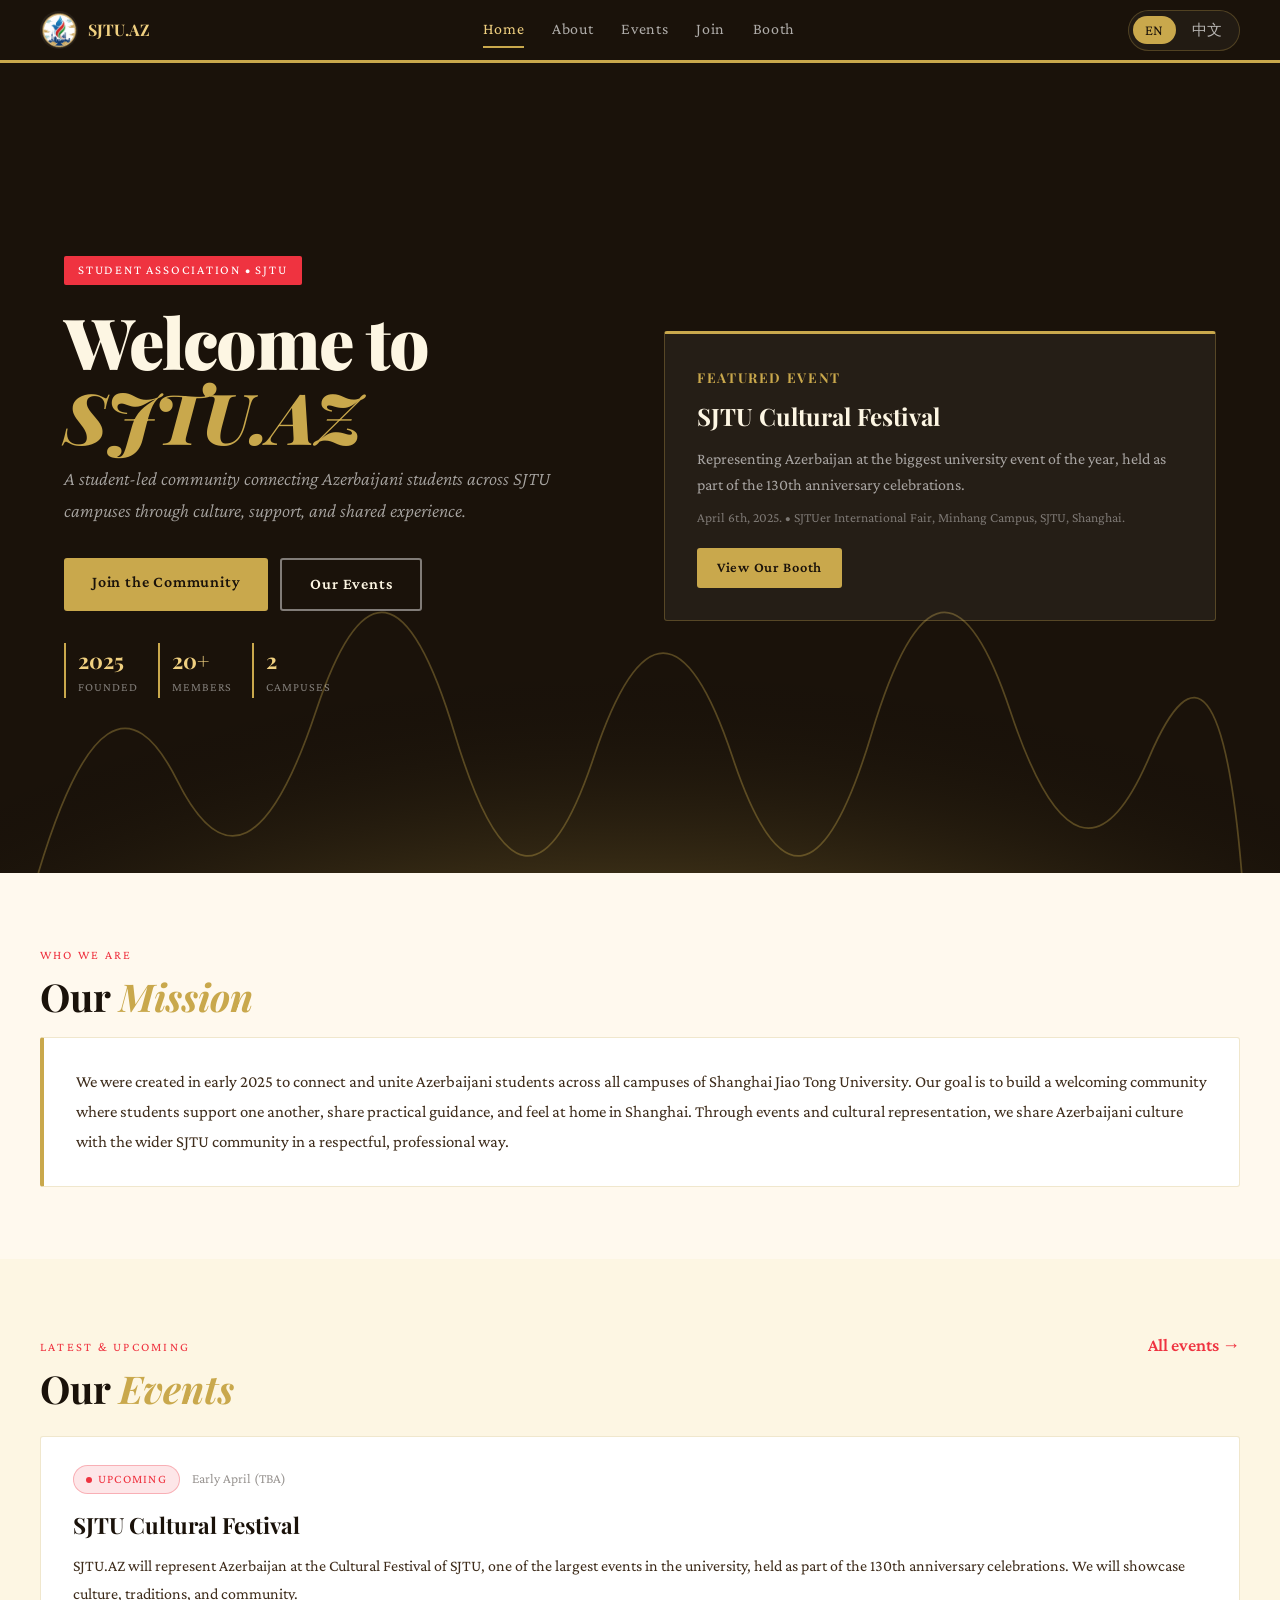
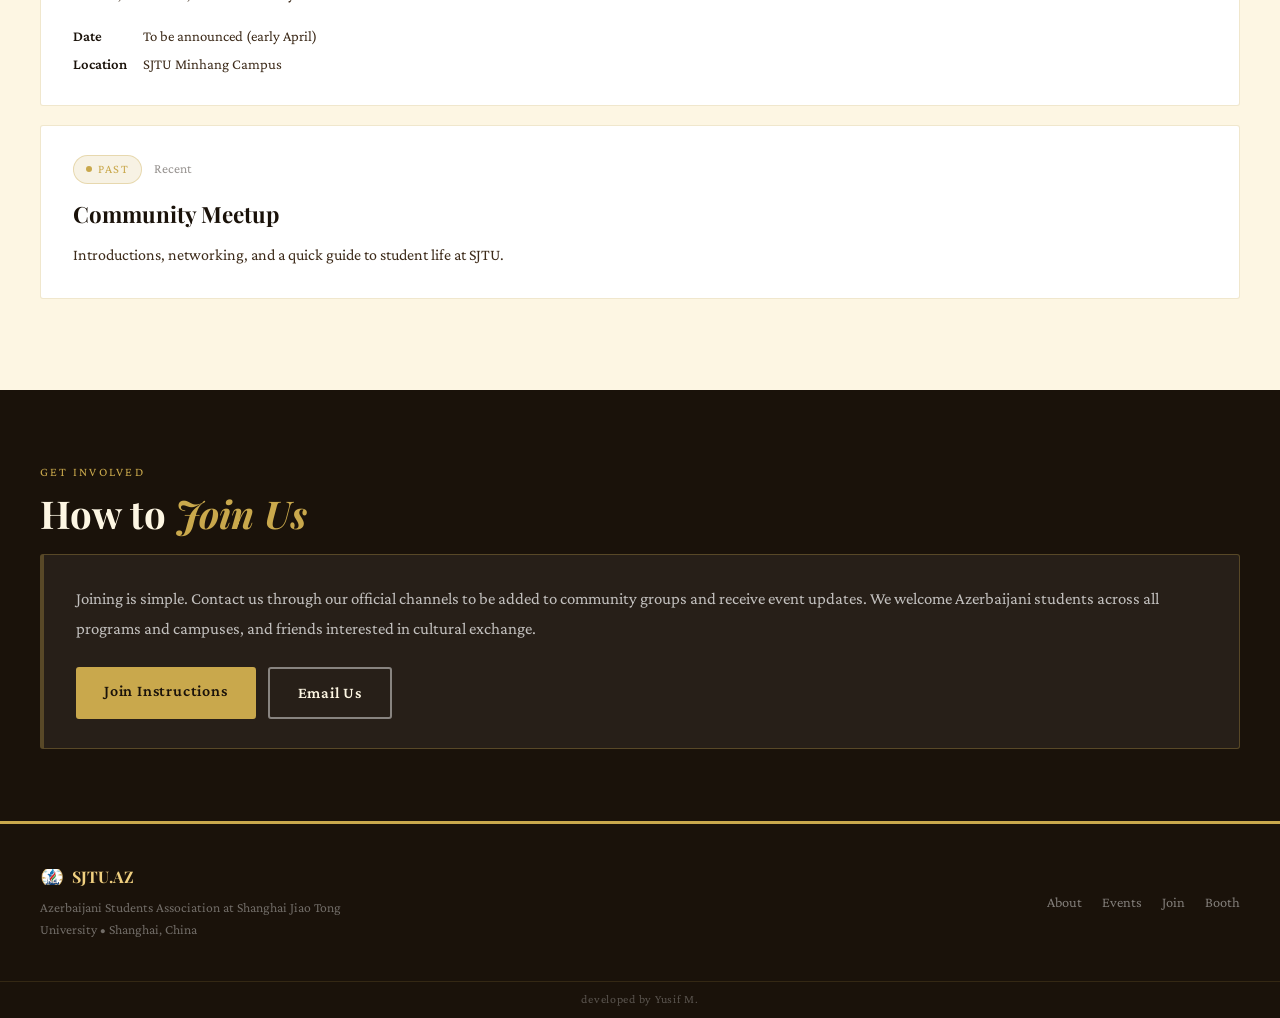
==== commit 18a29fc4: "fix: ..." ====
--- a/index.html
+++ b/index.html
@@ -14,7 +14,7 @@
 <header class="site-header">
   <div class="header-inner">
     <a class="header-logo" href="index.html" aria-label="SJTU.AZ Home">
-      <img class="logo-flag" src="images/asalogo.png" alt="SJTU.AZ Logo">
+      <img class="logo-flag" src="images/asalogo.png" alt="Azerbaijan flag">
       <span class="logo-text-main">SJTU.AZ</span>
     </a>
     <nav class="header-nav" aria-label="Main navigation">
@@ -154,7 +154,7 @@
       <p style="color:rgba(255,255,255,0.72);"><span data-en="Joining is simple. Contact us through our official channels to be added to community groups and receive event updates. We welcome Azerbaijani students across all programs and campuses, and friends interested in cultural exchange." data-zh="加入方式很简单。通过我们的官方渠道联系我们，我们会将你加入社群并同步活动更新。我们欢迎来自各专业、各校区的阿塞拜疆学生，也欢迎对文化交流感兴趣的朋友。">Joining is simple. Contact us through our official channels to be added to community groups and receive event updates. We welcome Azerbaijani students across all programs and campuses, and friends interested in cultural exchange.</span></p>
       <div class="hero-actions" style="margin-top:1.4rem;">
         <a class="btn primary" href="join.html"><span data-en="Join Instructions" data-zh="加入说明">Join Instructions</span></a>
-        <a class="btn ghost" href="/cdn-cgi/l/email-protection#9ae3efe9f3fcf7fbf7f7fbfef5ecdae9f0eeefb4fffeefb4f9f4"><span data-en="Email Us" data-zh="给我们发邮件">Email Us</span></a>
+        <a class="btn ghost" href="/cdn-cgi/l/email-protection#176e62647e717a767a7a7673786157647d636239727362397479"><span data-en="Email Us" data-zh="给我们发邮件">Email Us</span></a>
       </div>
     </div>
   </div>
@@ -182,4 +182,4 @@
 <script src="js/main.js"></script>
 <div class="dev-credit">developed by Yusif M.</div>
 </body>
-</html>+</html>
--- a/css/style.css
+++ b/css/style.css
@@ -59,10 +59,10 @@
   flex-shrink: 0;
 }
 .header-logo img.logo-flag {
-  width: 36px; height: 36px;
+  width: 38px; height: 38px;
   border-radius: 50%;
   object-fit: contain;
-  object-position: center;
+  background: rgba(255,255,255,0.06);
 }
 .logo-text-main { line-height: 1; }
 
@@ -585,84 +585,78 @@
   .hero-actions .btn, .join-btns .btn { width: auto; }
 }
 
-/* ── DEV CREDIT ───────────────────────────────────────────── */
+/* ── DEV CREDIT ─────────────────────── */
 .dev-credit {
   text-align: center;
-  padding: 0.55rem 1rem;
+  padding: 0.5rem 1rem;
   background: var(--ink);
   border-top: 1px solid rgba(201,168,76,0.15);
-  font-size: 0.78rem;
-  color: rgba(255,255,255,0.3);
-  letter-spacing: 0.04em;
-}
-
-/* ── TEAM PAGE ────────────────────────────────────────────── */
+  font-size: 0.75rem;
+  color: rgba(255,255,255,0.28);
+  letter-spacing: 0.06em;
+}
+
+/* ── TEAM PAGE ──────────────────────── */
+.team-section-label {
+  display: inline-block;
+  font-size: 0.72rem; font-weight: 600;
+  letter-spacing: 0.14em; text-transform: uppercase;
+  color: var(--gold);
+  border: 1px solid rgba(201,168,76,0.35);
+  padding: 3px 12px; border-radius: 50px;
+  margin-bottom: 0.8rem;
+}
 .team-grid {
   display: grid;
-  grid-template-columns: repeat(auto-fill, minmax(220px, 1fr));
-  gap: 2rem;
-  margin-top: 2.5rem;
+  grid-template-columns: repeat(auto-fill, minmax(200px, 1fr));
+  gap: 1.8rem;
+  margin-top: 2rem;
 }
 .team-card {
   background: #fff;
   border: 1px solid var(--border);
   border-radius: var(--radius);
   overflow: hidden;
-  text-align: center;
   transition: transform .2s, box-shadow .2s;
 }
-.team-card:hover { transform: translateY(-4px); box-shadow: 0 12px 36px rgba(26,18,10,0.1); }
+.team-card:hover {
+  transform: translateY(-4px);
+  box-shadow: 0 12px 36px rgba(26,18,10,0.1);
+}
 .team-card-photo {
-  width: 100%;
-  aspect-ratio: 1/1;
+  width: 100%; aspect-ratio: 1/1;
   overflow: hidden;
-  background: rgba(201,168,76,0.08);
+  background: linear-gradient(135deg,rgba(201,168,76,0.12),rgba(0,146,188,0.1));
+  display: flex; align-items: center; justify-content: center;
 }
 .team-card-photo img {
   width: 100%; height: 100%;
-  object-fit: cover;
-  object-position: top center;
+  object-fit: cover; object-position: top center;
   display: block;
 }
 .team-card-photo .photo-placeholder {
-  width: 100%; height: 100%;
-  display: flex; align-items: center; justify-content: center;
-  font-size: 3rem;
-  background: linear-gradient(135deg, rgba(201,168,76,0.12), rgba(0,146,188,0.08));
+  font-size: 3.5rem; opacity: 0.5;
 }
 .team-card-body {
-  padding: 1.1rem 1rem 1.3rem;
+  padding: 1rem 1rem 1.2rem;
+  text-align: center;
 }
 .team-card-name {
   font-family: 'Playfair Display', serif;
-  font-size: 1.05rem; font-weight: 700;
-  color: var(--ink); margin-bottom: 0.2rem;
+  font-size: 1rem; font-weight: 700;
+  color: var(--ink); margin-bottom: 0.25rem;
 }
 .team-card-position {
-  font-size: 0.82rem;
-  color: var(--gold);
-  font-weight: 600;
-  letter-spacing: 0.03em;
-  margin-bottom: 0.2rem;
-  text-transform: uppercase;
+  font-size: 0.75rem; font-weight: 600;
+  letter-spacing: 0.04em; text-transform: uppercase;
+  color: var(--gold); margin-bottom: 0.2rem;
 }
 .team-card-dept {
-  font-size: 0.84rem;
-  color: var(--ink-soft);
-  line-height: 1.45;
-}
-.team-section-label {
-  display: inline-block;
-  font-size: 0.75rem; font-weight: 600;
-  letter-spacing: 0.12em; text-transform: uppercase;
-  color: var(--gold);
-  border: 1px solid rgba(201,168,76,0.35);
-  padding: 3px 12px; border-radius: 50px;
-  margin-bottom: 0.7rem;
-}
-@media (max-width: 700px) {
-  .team-grid { grid-template-columns: repeat(2, 1fr); gap: 1rem; }
-}
-@media (max-width: 440px) {
+  font-size: 0.83rem; color: var(--ink-soft); line-height: 1.4;
+}
+@media (max-width:700px) {
+  .team-grid { grid-template-columns: repeat(2,1fr); gap: 1rem; }
+}
+@media (max-width:420px) {
   .team-grid { grid-template-columns: 1fr; }
 }
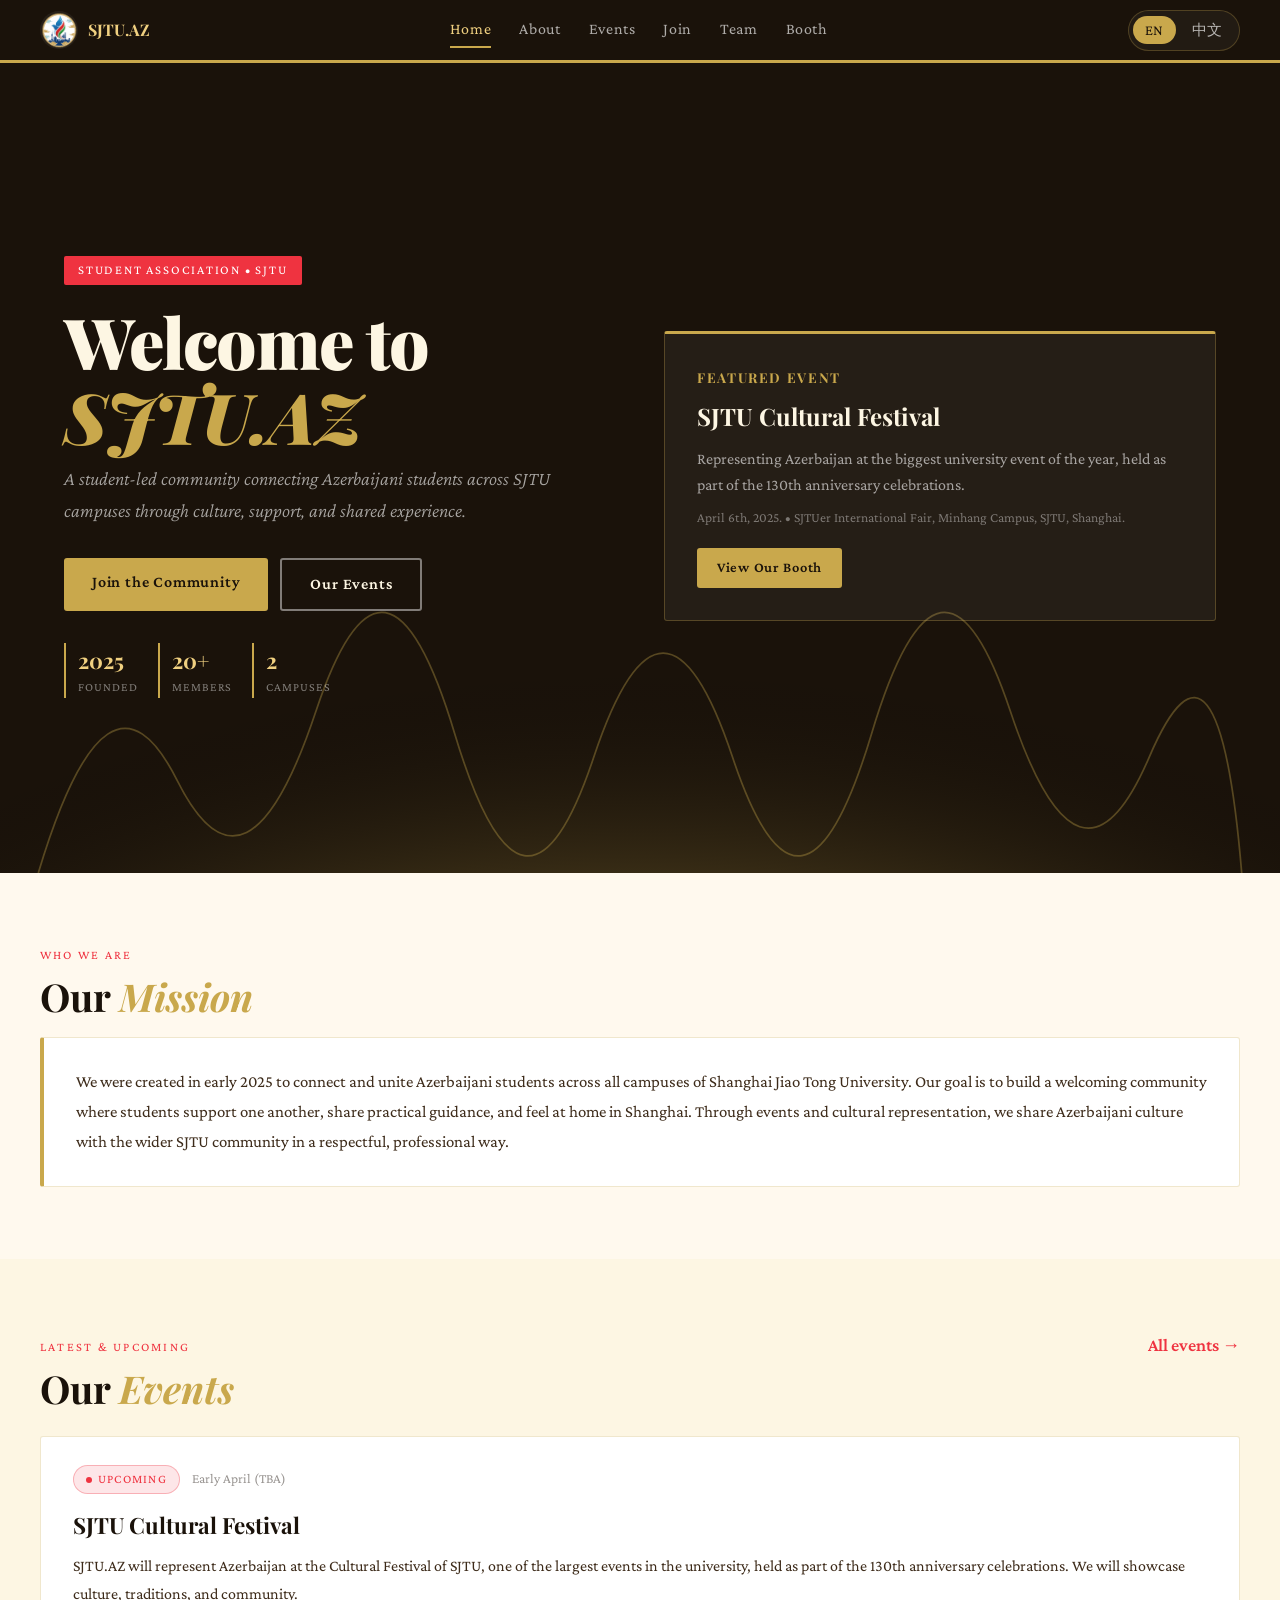
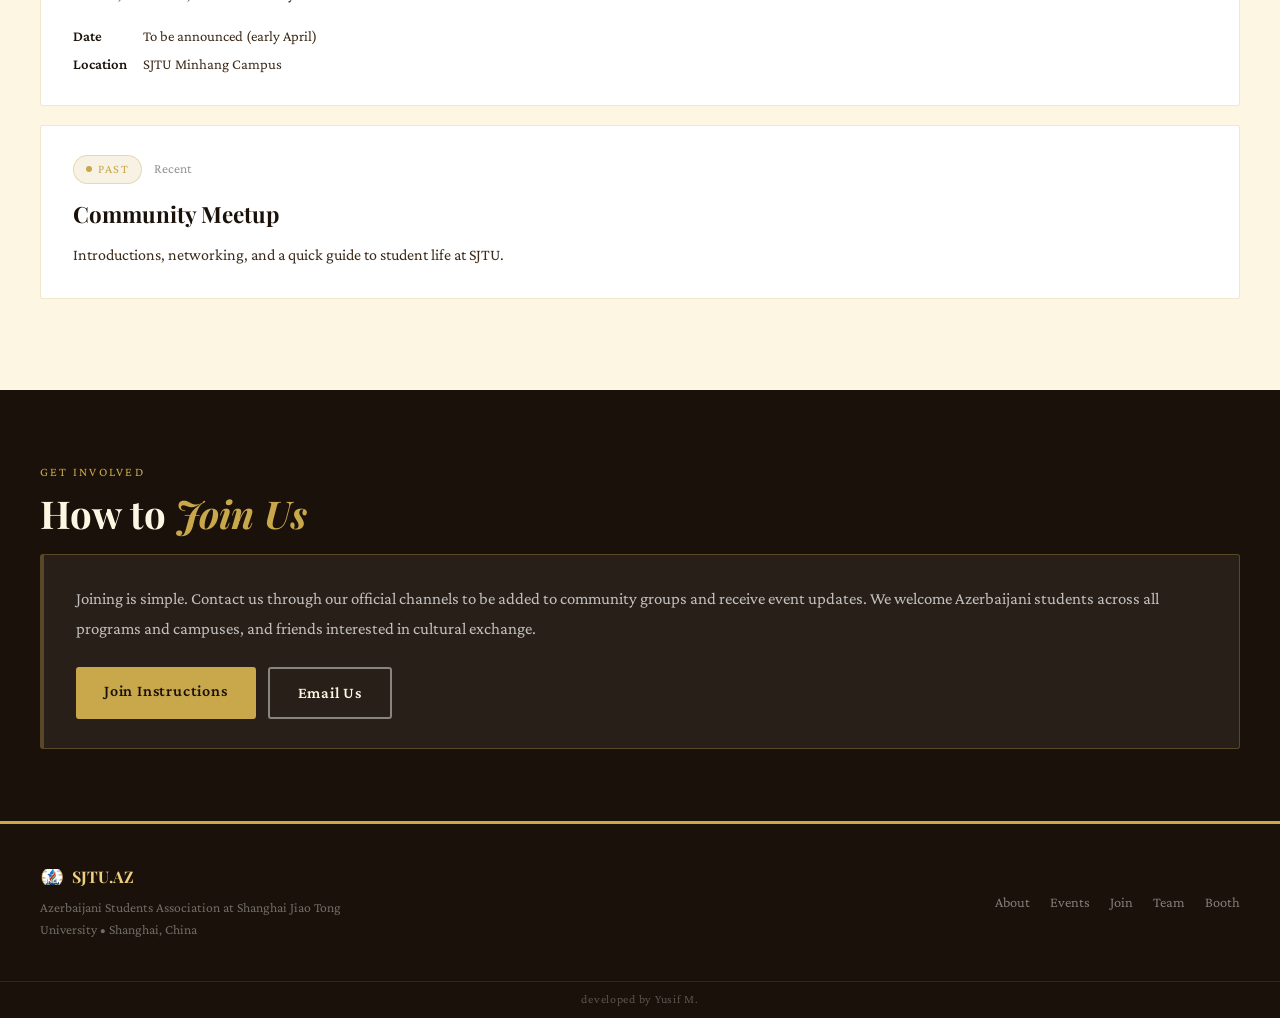
==== commit ba994470: "fix: ..." ====
--- a/index.html
+++ b/index.html
@@ -22,6 +22,7 @@
       <a href="about.html" data-i18n="nav_about">About</a>
       <a href="events.html" data-i18n="nav_events">Events</a>
       <a href="join.html" data-i18n="nav_join">Join</a>
+      <a href="team.html" data-i18n="nav_team">Team</a>
       <a href="booth.html" data-i18n="nav_booth">Booth</a>
     </nav>
     <div class="lang-switch" aria-label="Language switch">
@@ -43,6 +44,7 @@
   <a href="about.html" data-i18n="nav_about">About</a>
   <a href="events.html" data-i18n="nav_events">Events</a>
   <a href="join.html" data-i18n="nav_join">Join</a>
+  <a href="team.html" data-i18n="nav_team">Team</a>
   <a href="booth.html" data-i18n="nav_booth">Booth</a>
 </nav>
 
@@ -174,6 +176,7 @@
       <a href="about.html" data-i18n="nav_about">About</a>
       <a href="events.html" data-i18n="nav_events">Events</a>
       <a href="join.html" data-i18n="nav_join">Join</a>
+      <a href="team.html" data-i18n="nav_team">Team</a>
       <a href="booth.html" data-i18n="nav_booth">Booth</a>
     </nav>
   </div>
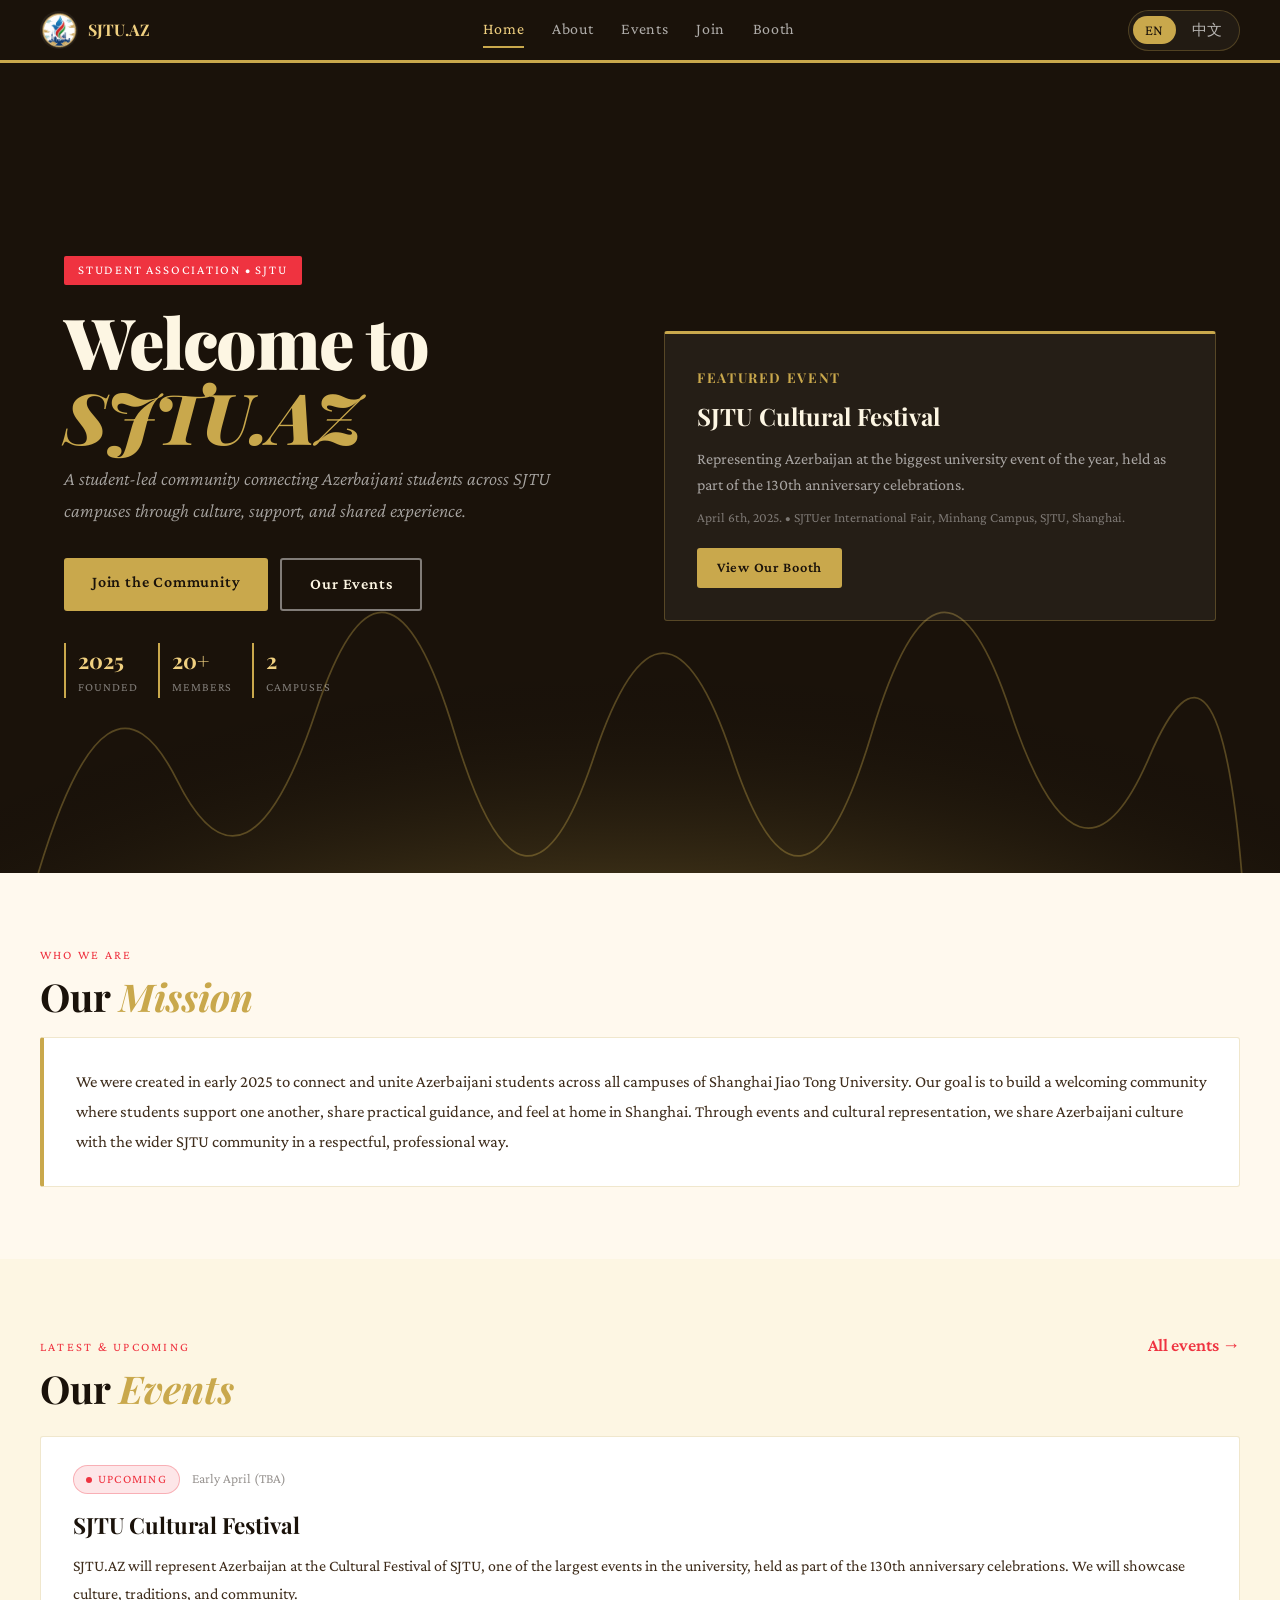
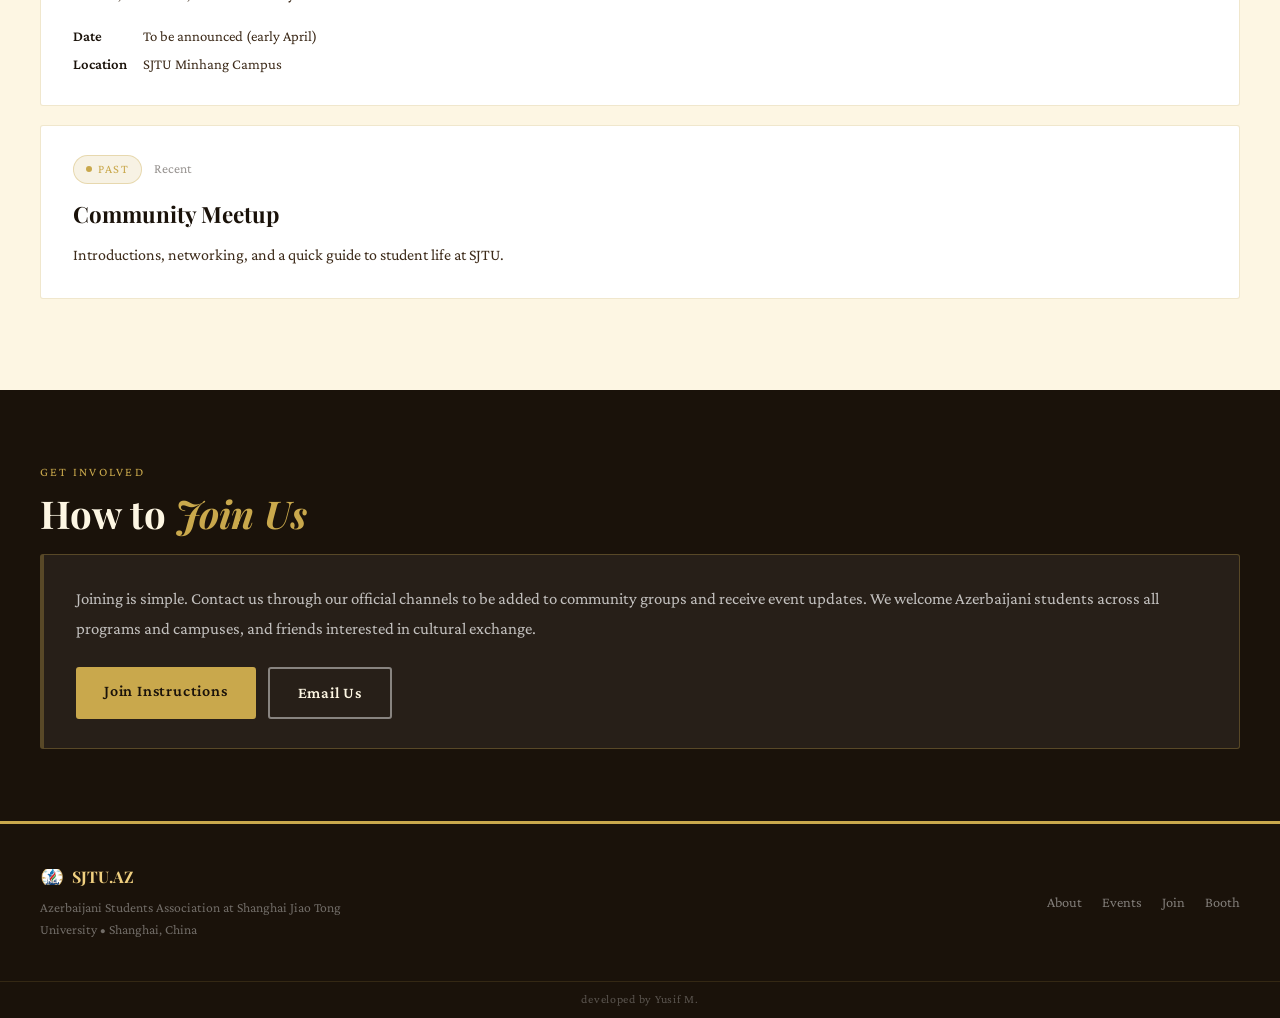
==== commit c53d6637: "fix: ..." ====
--- a/index.html
+++ b/index.html
@@ -22,7 +22,6 @@
       <a href="about.html" data-i18n="nav_about">About</a>
       <a href="events.html" data-i18n="nav_events">Events</a>
       <a href="join.html" data-i18n="nav_join">Join</a>
-      <a href="team.html" data-i18n="nav_team">Team</a>
       <a href="booth.html" data-i18n="nav_booth">Booth</a>
     </nav>
     <div class="lang-switch" aria-label="Language switch">
@@ -44,7 +43,6 @@
   <a href="about.html" data-i18n="nav_about">About</a>
   <a href="events.html" data-i18n="nav_events">Events</a>
   <a href="join.html" data-i18n="nav_join">Join</a>
-  <a href="team.html" data-i18n="nav_team">Team</a>
   <a href="booth.html" data-i18n="nav_booth">Booth</a>
 </nav>
 
@@ -176,7 +174,6 @@
       <a href="about.html" data-i18n="nav_about">About</a>
       <a href="events.html" data-i18n="nav_events">Events</a>
       <a href="join.html" data-i18n="nav_join">Join</a>
-      <a href="team.html" data-i18n="nav_team">Team</a>
       <a href="booth.html" data-i18n="nav_booth">Booth</a>
     </nav>
   </div>
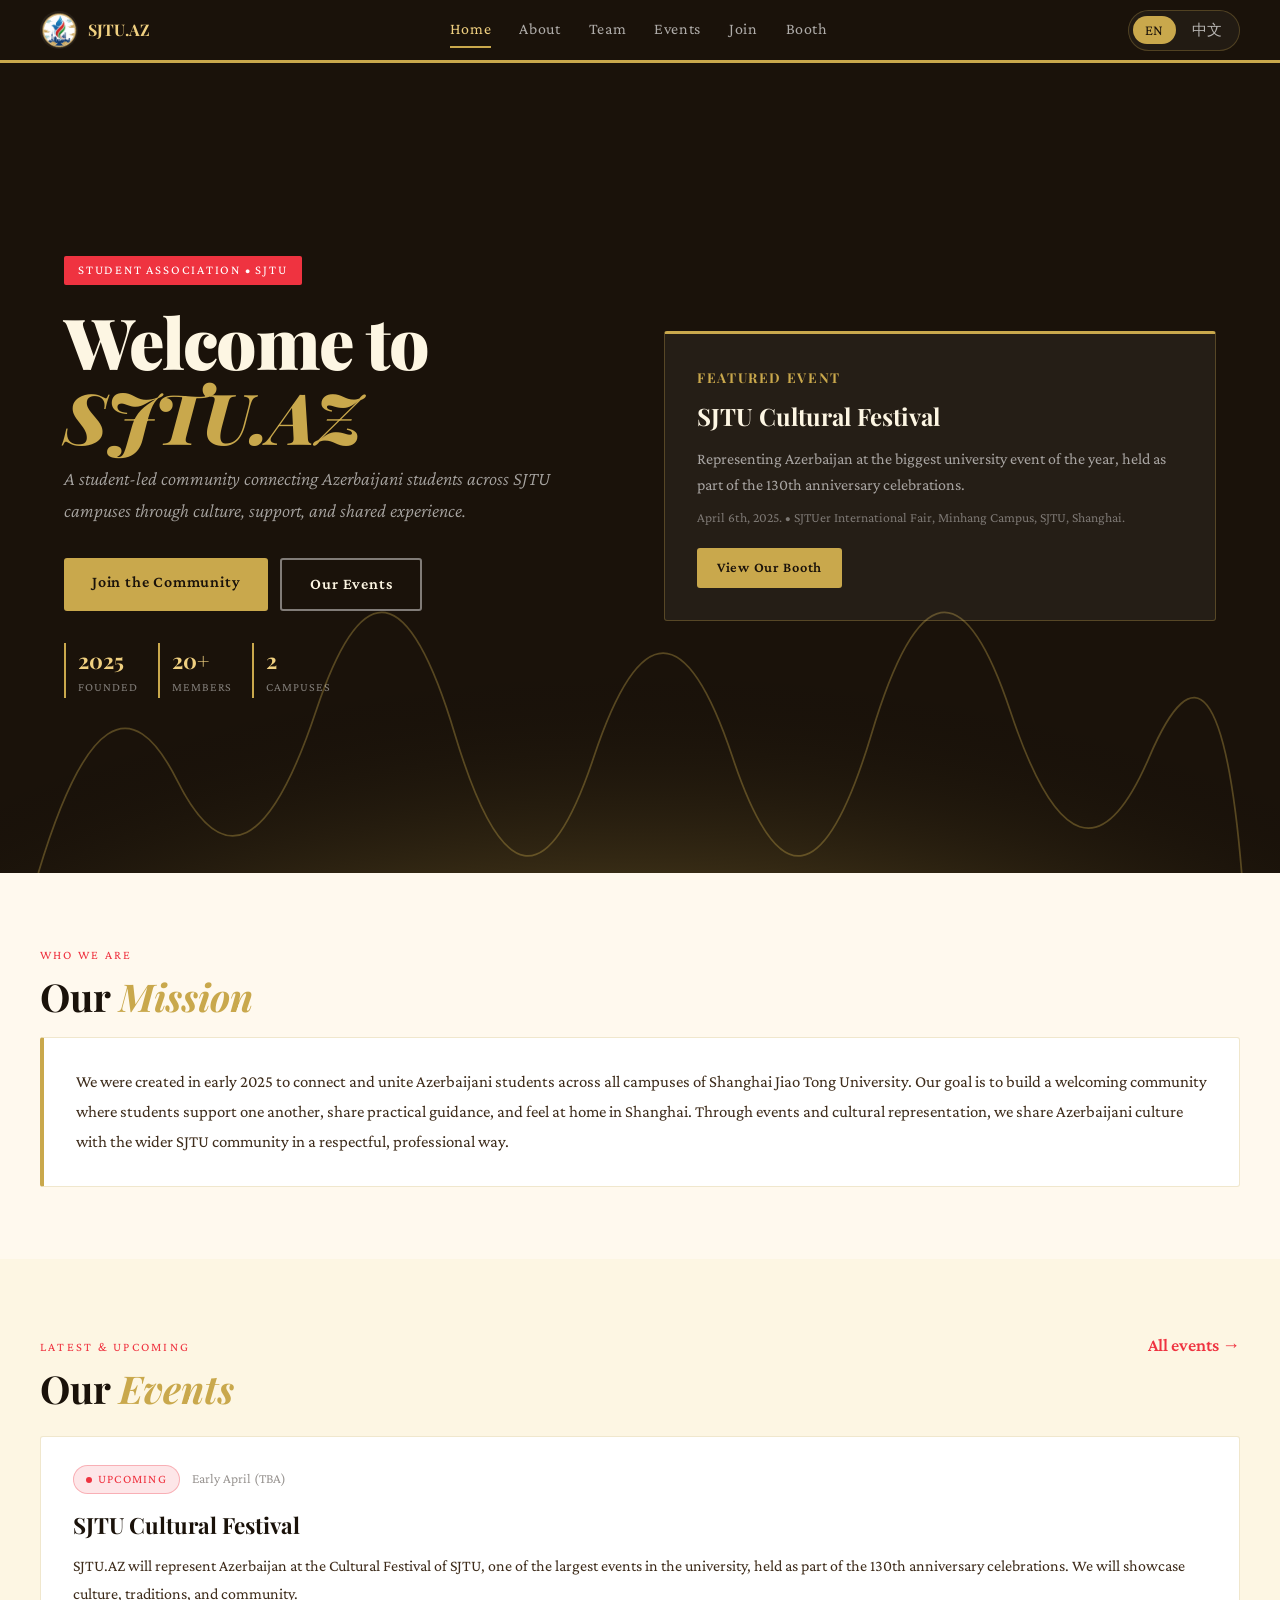
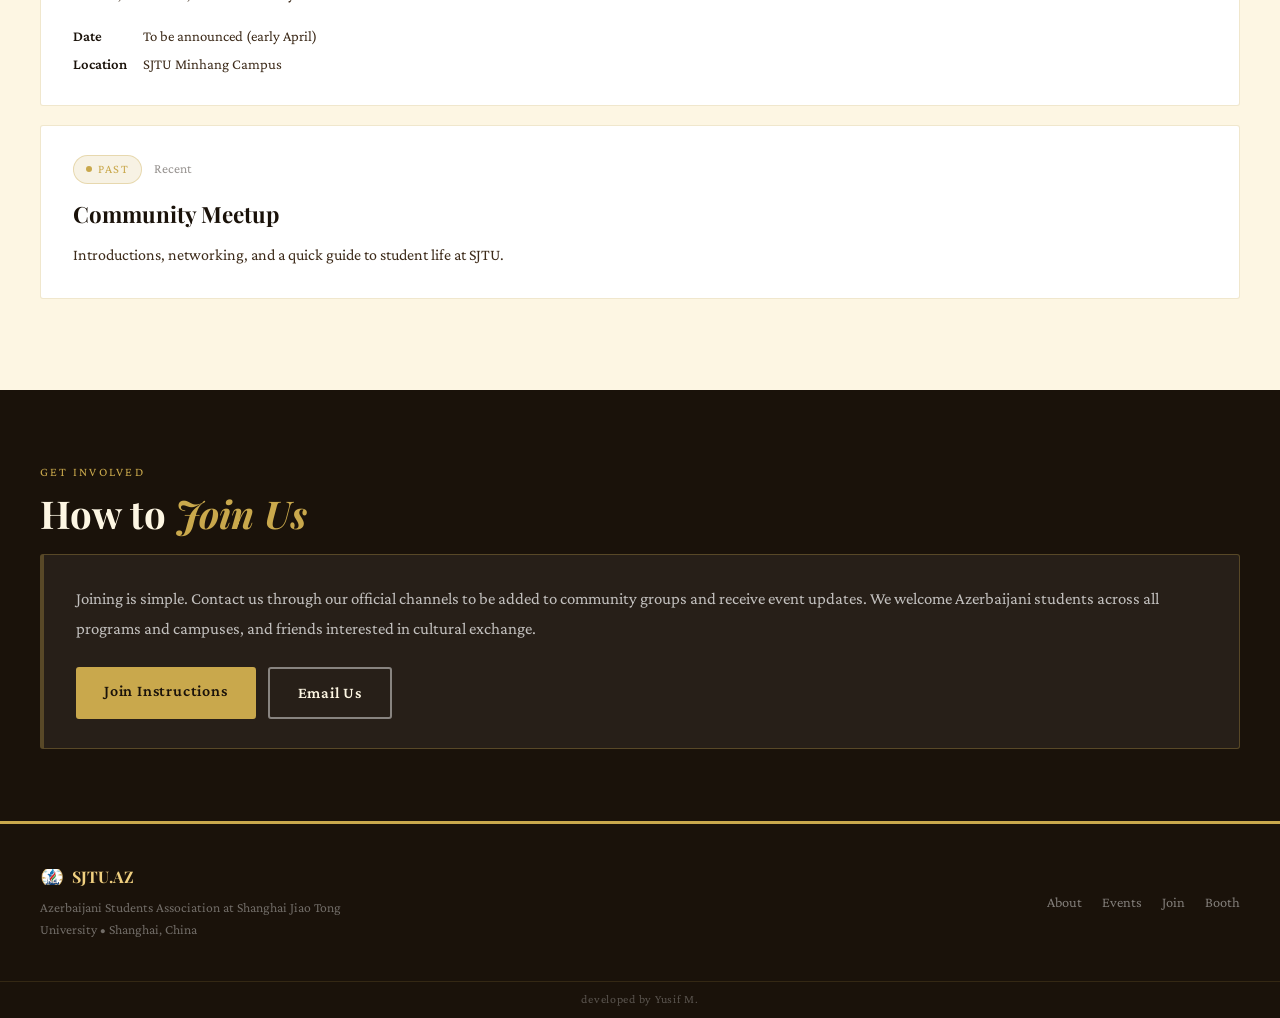
==== commit 91184b11: "fix: ..." ====
--- a/index.html
+++ b/index.html
@@ -17,12 +17,13 @@
       <img class="logo-flag" src="images/asalogo.png" alt="Azerbaijan flag">
       <span class="logo-text-main">SJTU.AZ</span>
     </a>
-    <nav class="header-nav" aria-label="Main navigation">
-      <a href="index.html" data-i18n="nav_home">Home</a>
-      <a href="about.html" data-i18n="nav_about">About</a>
-      <a href="events.html" data-i18n="nav_events">Events</a>
-      <a href="join.html" data-i18n="nav_join">Join</a>
-      <a href="booth.html" data-i18n="nav_booth">Booth</a>
+        <nav class="header-nav" aria-label="Main navigation">
+      <a href="index.html" data-i18n="navhome">Home</a>
+      <a href="about.html" data-i18n="navabout">About</a>
+      <a href="team.html" data-i18n="navteam">Team</a>
+      <a href="events.html" data-i18n="navevents">Events</a>
+      <a href="join.html" data-i18n="navjoin">Join</a>
+      <a href="booth.html" data-i18n="navbooth">Booth</a>
     </nav>
     <div class="lang-switch" aria-label="Language switch">
       <button class="lang-btn" type="button" data-lang="en">EN</button>
@@ -39,11 +40,12 @@
     <button class="lang-btn" type="button" data-lang="en">EN</button>
     <button class="lang-btn" type="button" data-lang="zh">中文</button>
   </div>
-  <a href="index.html" data-i18n="nav_home">Home</a>
-  <a href="about.html" data-i18n="nav_about">About</a>
-  <a href="events.html" data-i18n="nav_events">Events</a>
-  <a href="join.html" data-i18n="nav_join">Join</a>
-  <a href="booth.html" data-i18n="nav_booth">Booth</a>
+    <a href="index.html" data-i18n="navhome">Home</a>
+  <a href="about.html" data-i18n="navabout">About</a>
+  <a href="team.html" data-i18n="navteam">Team</a>
+  <a href="events.html" data-i18n="navevents">Events</a>
+  <a href="join.html" data-i18n="navjoin">Join</a>
+  <a href="booth.html" data-i18n="navbooth">Booth</a>
 </nav>
 
 <!-- HERO -->
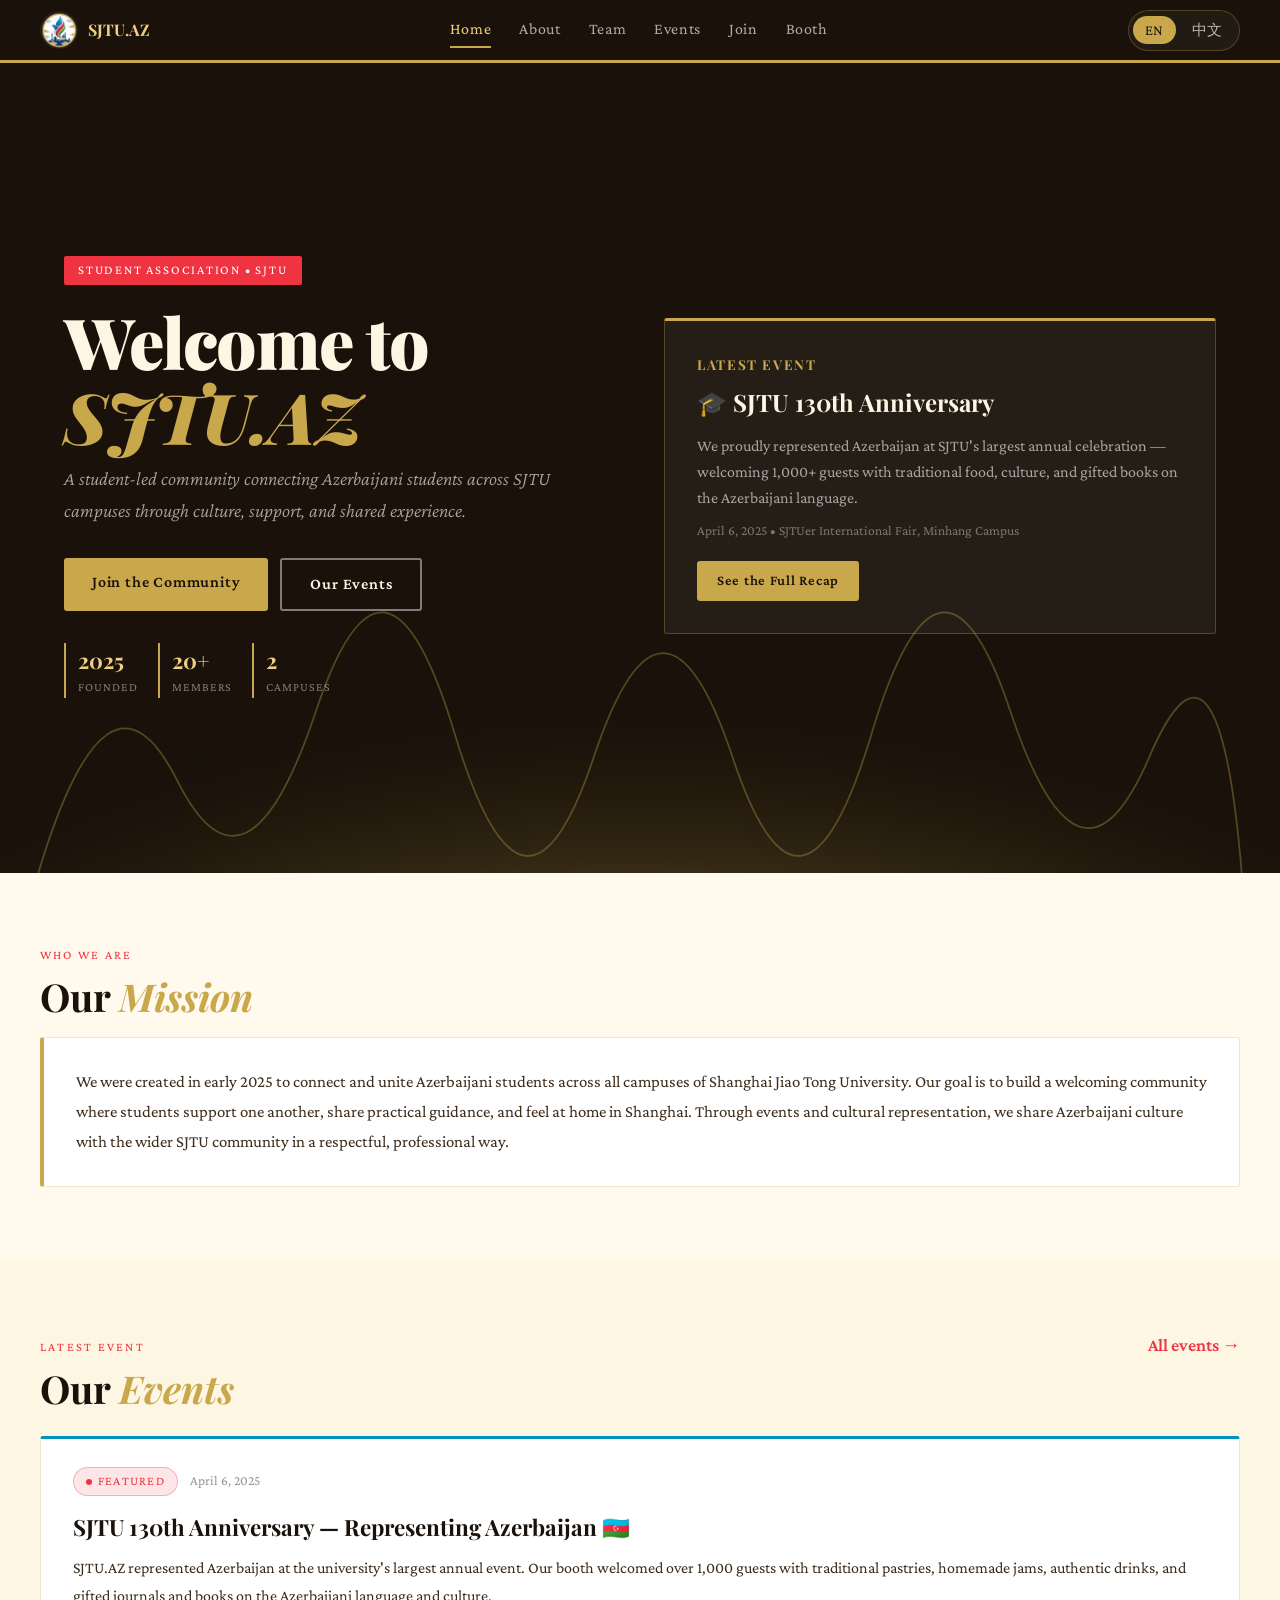
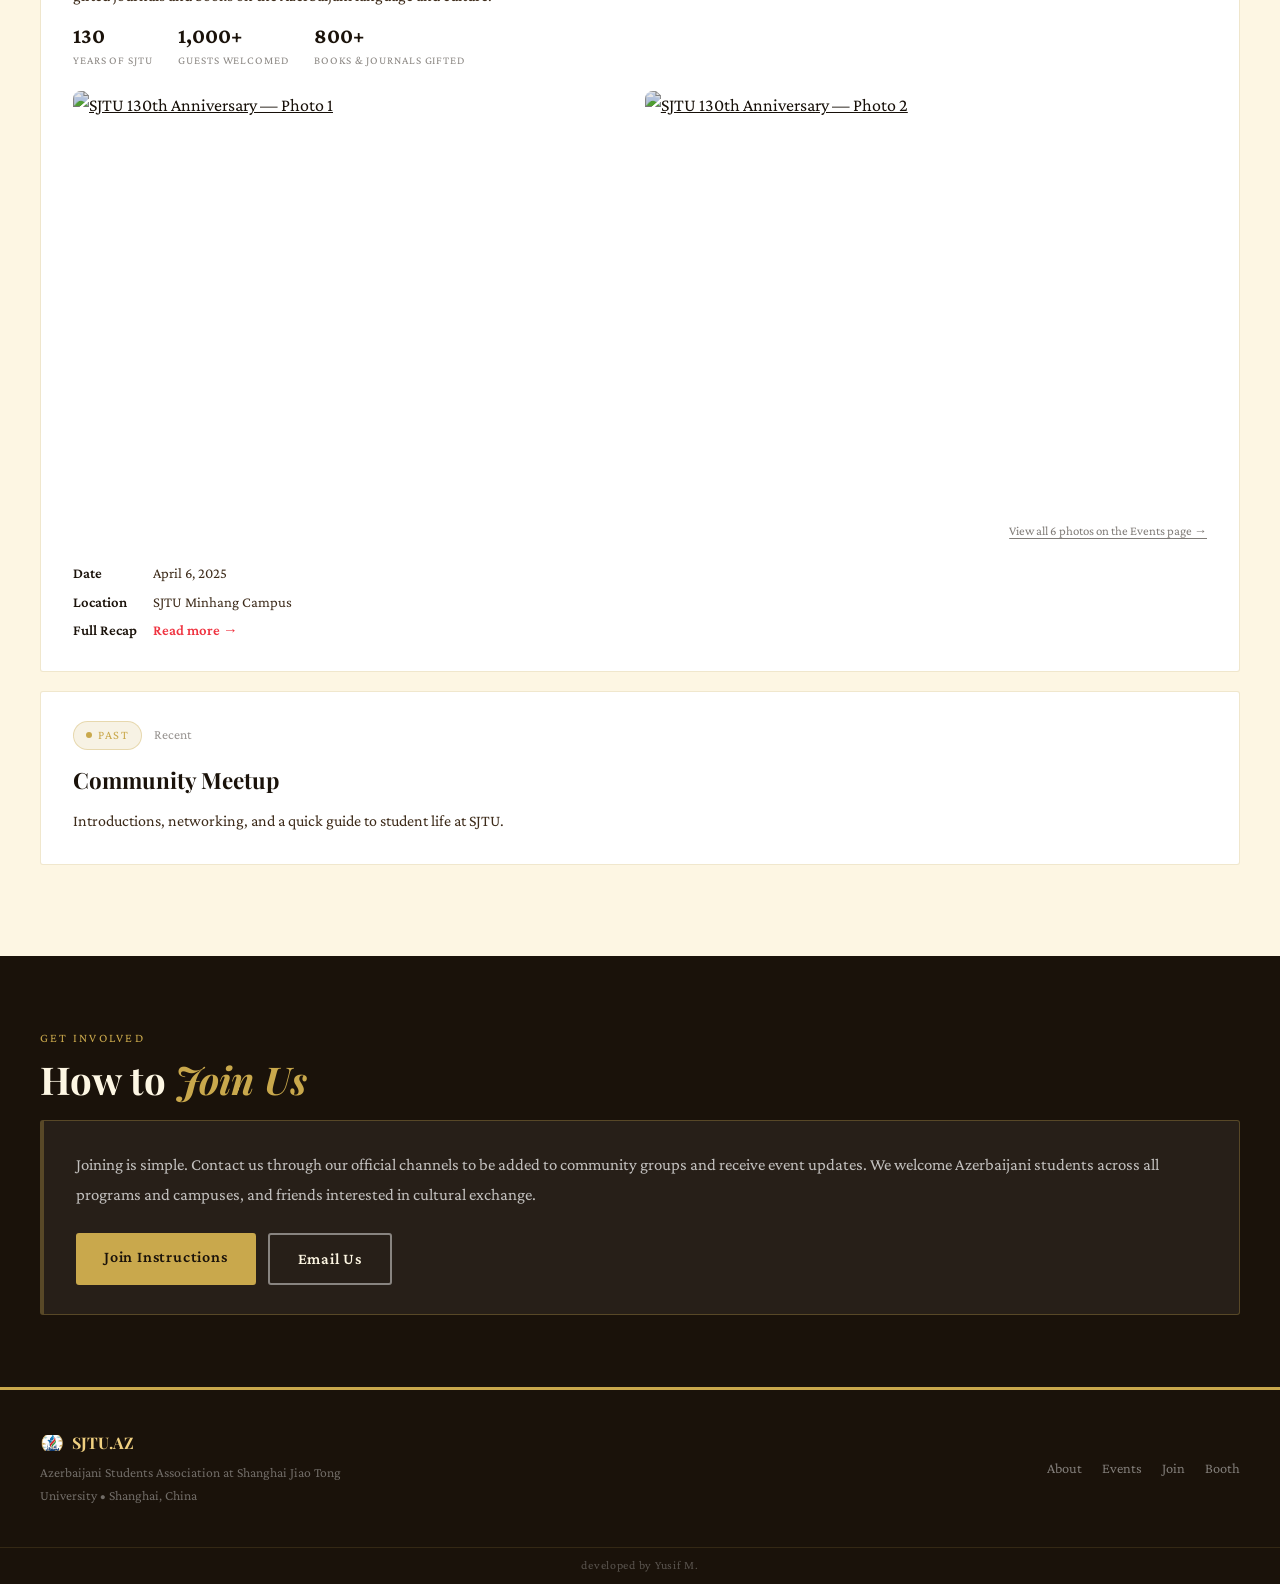
==== commit 9132fca9: "feat: new event" ====
--- a/index.html
+++ b/index.html
@@ -7,6 +7,70 @@
   <meta name="description" content="Azerbaijani Students Association at Shanghai Jiao Tong University — community, culture, and support in Shanghai." data-target-attr="content" data-en-attr="Azerbaijani Students Association at Shanghai Jiao Tong University — community, culture, and support in Shanghai." data-zh-attr="上海交通大学阿塞拜疆学生协会：连接社群、分享文化，并为在上海的同学提供支持。">
   <link rel="icon" type="image/png" href="images/logo-mark.png.png">
   <link rel="stylesheet" href="css/style.css">
+
+  <style>
+    /* ── Index event photo strip ── */
+    .event-photo-strip {
+      display: grid;
+      grid-template-columns: repeat(2, 1fr);
+      gap: 0.6rem;
+      margin: 1.4rem 0 0.5rem;
+    }
+    .event-photo-strip a {
+      display: block;
+      overflow: hidden;
+      border-radius: 8px;
+      aspect-ratio: 4/3;
+      background: rgba(255,255,255,0.04);
+    }
+    .event-photo-strip img {
+      width: 100%;
+      height: 100%;
+      object-fit: cover;
+      transition: transform 0.4s ease, filter 0.4s ease;
+      filter: brightness(0.9);
+    }
+    .event-photo-strip a:hover img {
+      transform: scale(1.05);
+      filter: brightness(1);
+    }
+    .event-photo-more {
+      display: block;
+      font-size: 0.8rem;
+      opacity: 0.55;
+      margin-top: 0.5rem;
+      text-align: right;
+    }
+    .event-photo-more a {
+      color: inherit;
+      text-decoration: underline;
+      text-underline-offset: 3px;
+    }
+
+    /* ── Mini stats strip ── */
+    .event-stats-mini {
+      display: flex;
+      gap: 1.6rem;
+      flex-wrap: wrap;
+      margin: 1rem 0 0.2rem;
+    }
+    .event-stats-mini .stat {
+      display: flex;
+      flex-direction: column;
+    }
+    .event-stats-mini .stat .num {
+      font-size: 1.35rem;
+      font-weight: 700;
+      line-height: 1;
+    }
+    .event-stats-mini .stat .lbl {
+      font-size: 0.7rem;
+      opacity: 0.5;
+      text-transform: uppercase;
+      letter-spacing: 0.08em;
+      margin-top: 0.2rem;
+    }
+  </style>
 </head>
 <body>
 
@@ -17,7 +81,7 @@
       <img class="logo-flag" src="images/asalogo.png" alt="Azerbaijan flag">
       <span class="logo-text-main">SJTU.AZ</span>
     </a>
-        <nav class="header-nav" aria-label="Main navigation">
+    <nav class="header-nav" aria-label="Main navigation">
       <a href="index.html" data-i18n="navhome">Home</a>
       <a href="about.html" data-i18n="navabout">About</a>
       <a href="team.html" data-i18n="navteam">Team</a>
@@ -34,13 +98,13 @@
     </button>
   </div>
 </header>
+
 <nav class="mobile-nav" aria-label="Mobile navigation">
-
   <div class="lang-switch mobile-lang-switch" aria-label="Language switch">
     <button class="lang-btn" type="button" data-lang="en">EN</button>
     <button class="lang-btn" type="button" data-lang="zh">中文</button>
   </div>
-    <a href="index.html" data-i18n="navhome">Home</a>
+  <a href="index.html" data-i18n="navhome">Home</a>
   <a href="about.html" data-i18n="navabout">About</a>
   <a href="team.html" data-i18n="navteam">Team</a>
   <a href="events.html" data-i18n="navevents">Events</a>
@@ -89,13 +153,15 @@
         </div>
       </div>
     </div>
+
+    <!-- Hero card — updated to latest completed event -->
     <aside class="hero-card anim-3" aria-label="Featured event">
-      <h3><span data-en="Featured Event" data-zh="精选活动">Featured Event</span></h3>
-      <h4>SJTU Cultural Festival</h4>
-      <p><span data-en="Representing Azerbaijan at the biggest university event of the year, held as part of the 130th anniversary celebrations." data-zh="在学校130周年庆系列活动中，于年度最大校园活动上代表阿塞拜疆亮相。">Representing Azerbaijan at the biggest university event of the year, held as part of the 130th anniversary celebrations.</span></p>
-      <p class="meta">April 6th, 2025. &bull; SJTUer International Fair, Minhang Campus, SJTU, Shanghai.</p>
+      <h3><span data-en="Latest Event" data-zh="最新活动">Latest Event</span></h3>
+      <h4>🎓 SJTU 130th Anniversary</h4>
+      <p><span data-en="We proudly represented Azerbaijan at SJTU's largest annual celebration — welcoming 1,000+ guests with traditional food, culture, and gifted books on the Azerbaijani language." data-zh="我们在交大规模最大的年度校庆上自豪地代表阿塞拜疆亮相，以传统美食、文化展示和语言书籍礼品迎接千余位来宾。">We proudly represented Azerbaijan at SJTU's largest annual celebration — welcoming 1,000+ guests with traditional food, culture, and gifted books on the Azerbaijani language.</span></p>
+      <p class="meta">April 6, 2025 &bull; SJTUer International Fair, Minhang Campus</p>
       <div style="margin-top:1.2rem;">
-        <a class="btn primary" href="booth.html" style="font-size:0.9rem;padding:8px 20px;"><span data-en="View Our Booth" data-zh="查看我们的展位">View Our Booth</span></a>
+        <a class="btn primary" href="events.html" style="font-size:0.9rem;padding:8px 20px;"><span data-en="See the Full Recap" data-zh="查看完整回顾">See the Full Recap</span></a>
       </div>
     </aside>
   </div>
@@ -117,25 +183,56 @@
   <div class="section-inner">
     <div class="section-head">
       <div>
-        <span class="section-label"><span data-en="Latest &amp; Upcoming" data-zh="最新与即将举行">Latest &amp; Upcoming</span></span>
+        <span class="section-label"><span data-en="Latest Event" data-zh="最新活动">Latest Event</span></span>
         <h2 class="section-title" style="margin-bottom:0;">Our <em data-i18n="nav_events">Events</em></h2>
       </div>
       <a class="link" href="events.html"><span data-en="All events &rarr;" data-zh="查看全部活动 &rarr;">All events &rarr;</span></a>
     </div>
 
-    <article class="event-article reveal">
+    <!-- Featured: SJTU 130th Anniversary -->
+    <article class="event-article reveal" style="border-top:3px solid var(--az-blue, #0092BC);">
       <div class="event-top">
-        <span class="event-tag featured"><span class="dot"></span><span data-en="Upcoming" data-zh="即将举行">Upcoming</span></span>
-        <span class="event-meta">Early April (TBA)</span>
-      </div>
-      <h3>SJTU Cultural Festival</h3>
-      <p><span data-en="SJTU.AZ will represent Azerbaijan at the Cultural Festival of SJTU, one of the largest events in the university, held as part of the 130th anniversary celebrations. We will showcase culture, traditions, and community." data-zh="SJTU.AZ 将在上海交大文化节上代表阿塞拜疆亮相。该活动是学校规模最大的活动之一，也是130周年校庆系列的重要组成部分。我们将展示阿塞拜疆的文化、传统与社群精神。">SJTU.AZ will represent Azerbaijan at the Cultural Festival of SJTU, one of the largest events in the university, held as part of the 130th anniversary celebrations. We will showcase culture, traditions, and community.</span></p>
-      <div class="kv">
-        <div><span data-en="Date" data-zh="日期">Date</span></div><div><span data-en="To be announced (early April)" data-zh="待公布（四月上旬）">To be announced (early April)</span></div>
+        <span class="event-tag featured"><span class="dot"></span><span data-en="Featured" data-zh="精选">Featured</span></span>
+        <span class="event-meta">April 6, 2025</span>
+      </div>
+      <h3><span data-en="SJTU 130th Anniversary — Representing Azerbaijan 🇦🇿" data-zh="交大130周年校庆 — 代表阿塞拜疆亮相 🇦🇿">SJTU 130th Anniversary — Representing Azerbaijan 🇦🇿</span></h3>
+      <p><span data-en="SJTU.AZ represented Azerbaijan at the university's largest annual event. Our booth welcomed over 1,000 guests with traditional pastries, homemade jams, authentic drinks, and gifted journals and books on the Azerbaijani language and culture." data-zh="SJTU.AZ 在学校年度最大活动中代表阿塞拜疆亮相。我们的展位以传统糕点、自制果酱、正宗饮品迎接逾千名来宾，并赠送了介绍阿塞拜疆语言与文化的笔记本和书籍。">SJTU.AZ represented Azerbaijan at the university's largest annual event. Our booth welcomed over 1,000 guests with traditional pastries, homemade jams, authentic drinks, and gifted journals and books on the Azerbaijani language and culture.</span></p>
+
+      <!-- Mini stats -->
+      <div class="event-stats-mini">
+        <div class="stat">
+          <span class="num">130</span>
+          <span class="lbl"><span data-en="Years of SJTU" data-zh="交大周年">Years of SJTU</span></span>
+        </div>
+        <div class="stat">
+          <span class="num">1,000+</span>
+          <span class="lbl"><span data-en="Guests welcomed" data-zh="接待来宾">Guests welcomed</span></span>
+        </div>
+        <div class="stat">
+          <span class="num">800+</span>
+          <span class="lbl"><span data-en="Books &amp; journals gifted" data-zh="赠送书籍与笔记本">Books &amp; journals gifted</span></span>
+        </div>
+      </div>
+
+      <!-- 2-photo preview strip -->
+      <div class="event-photo-strip">
+        <a href="images/event1/1.jpg" target="_blank" rel="noopener">
+          <img src="images/event1/1.jpg" alt="SJTU 130th Anniversary — Photo 1" loading="lazy">
+        </a>
+        <a href="images/event1/2.jpg" target="_blank" rel="noopener">
+          <img src="images/event1/2.jpg" alt="SJTU 130th Anniversary — Photo 2" loading="lazy">
+        </a>
+      </div>
+      <span class="event-photo-more"><a href="events.html"><span data-en="View all 6 photos on the Events page &rarr;" data-zh="在活动页面查看全部6张照片 &rarr;">View all 6 photos on the Events page &rarr;</span></a></span>
+
+      <div class="kv" style="margin-top:1.2rem;">
+        <div><span data-en="Date" data-zh="日期">Date</span></div><div>April 6, 2025</div>
         <div><span data-en="Location" data-zh="地点">Location</span></div><div>SJTU Minhang Campus</div>
+        <div><span data-en="Full Recap" data-zh="完整回顾">Full Recap</span></div><div><a class="link" href="events.html"><span data-en="Read more &rarr;" data-zh="阅读更多 &rarr;">Read more &rarr;</span></a></div>
       </div>
     </article>
 
+    <!-- Past: Community Meetup -->
     <article class="event-article reveal" style="margin-top:1.2rem;">
       <div class="event-top">
         <span class="event-tag"><span class="dot"></span><span data-en="Past" data-zh="往期">Past</span></span>
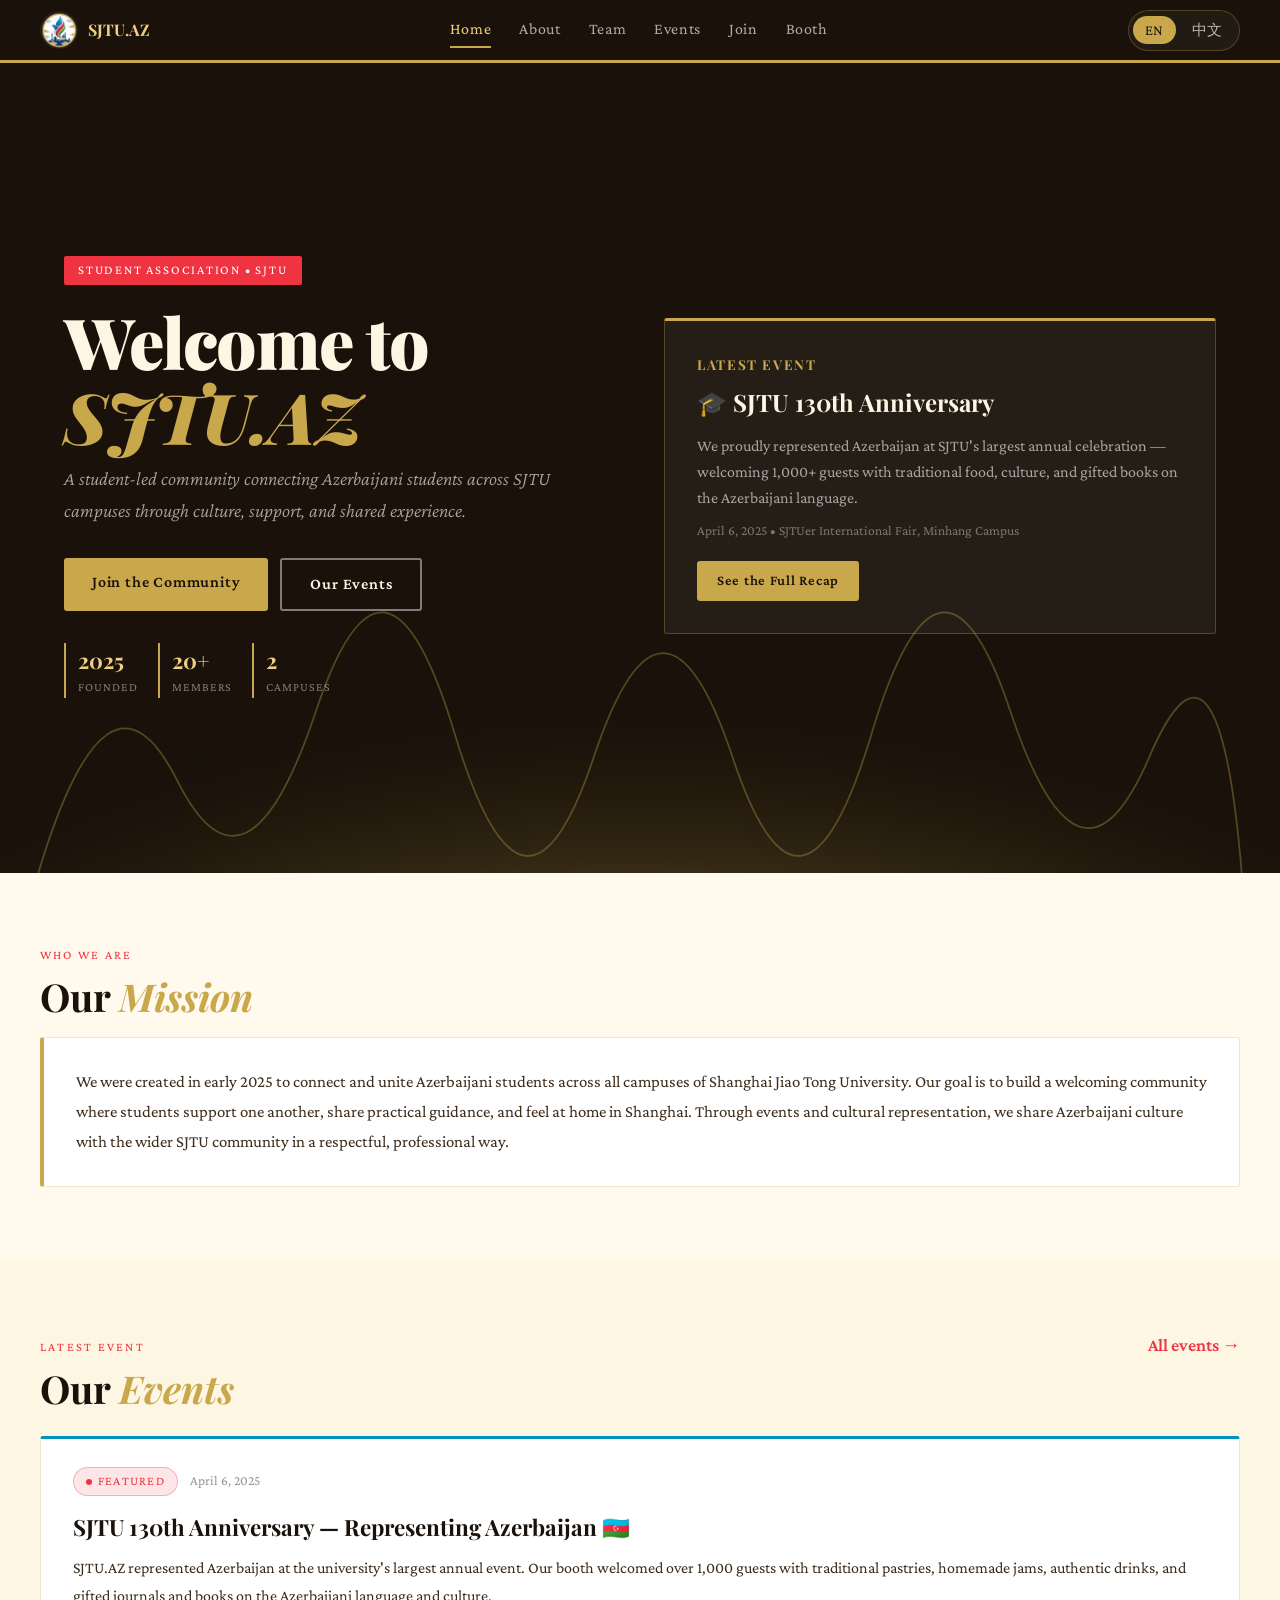
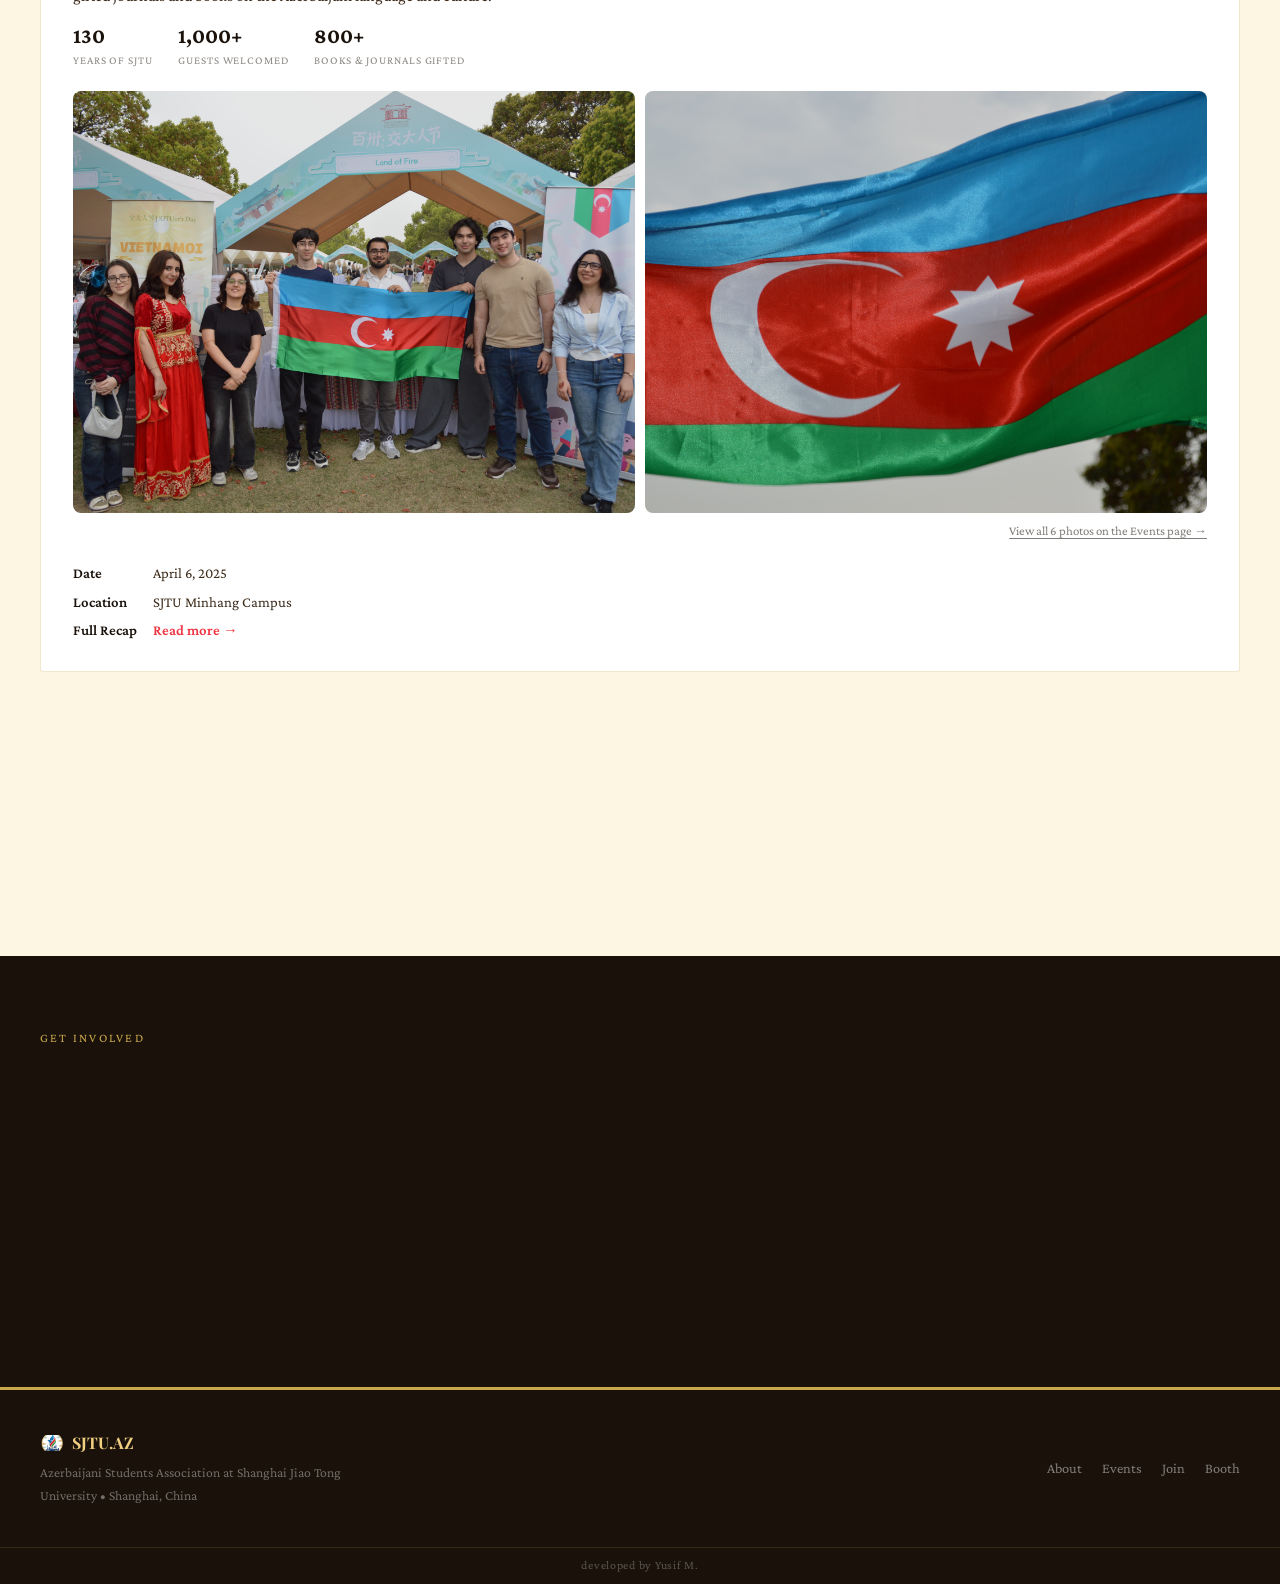
==== commit f3bbf5e6: "upd:fix" ====
--- a/index.html
+++ b/index.html
@@ -216,11 +216,11 @@
 
       <!-- 2-photo preview strip -->
       <div class="event-photo-strip">
-        <a href="images/event1/1.jpg" target="_blank" rel="noopener">
-          <img src="images/event1/1.jpg" alt="SJTU 130th Anniversary — Photo 1" loading="lazy">
+        <a href="images/event1/1.JPG" target="_blank" rel="noopener">
+          <img src="images/event1/1.JPG" alt="SJTU 130th Anniversary — Photo 1" loading="lazy">
         </a>
-        <a href="images/event1/2.jpg" target="_blank" rel="noopener">
-          <img src="images/event1/2.jpg" alt="SJTU 130th Anniversary — Photo 2" loading="lazy">
+        <a href="images/event1/2.JPG" target="_blank" rel="noopener">
+          <img src="images/event1/2.JPG" alt="SJTU 130th Anniversary — Photo 2" loading="lazy">
         </a>
       </div>
       <span class="event-photo-more"><a href="events.html"><span data-en="View all 6 photos on the Events page &rarr;" data-zh="在活动页面查看全部6张照片 &rarr;">View all 6 photos on the Events page &rarr;</span></a></span>
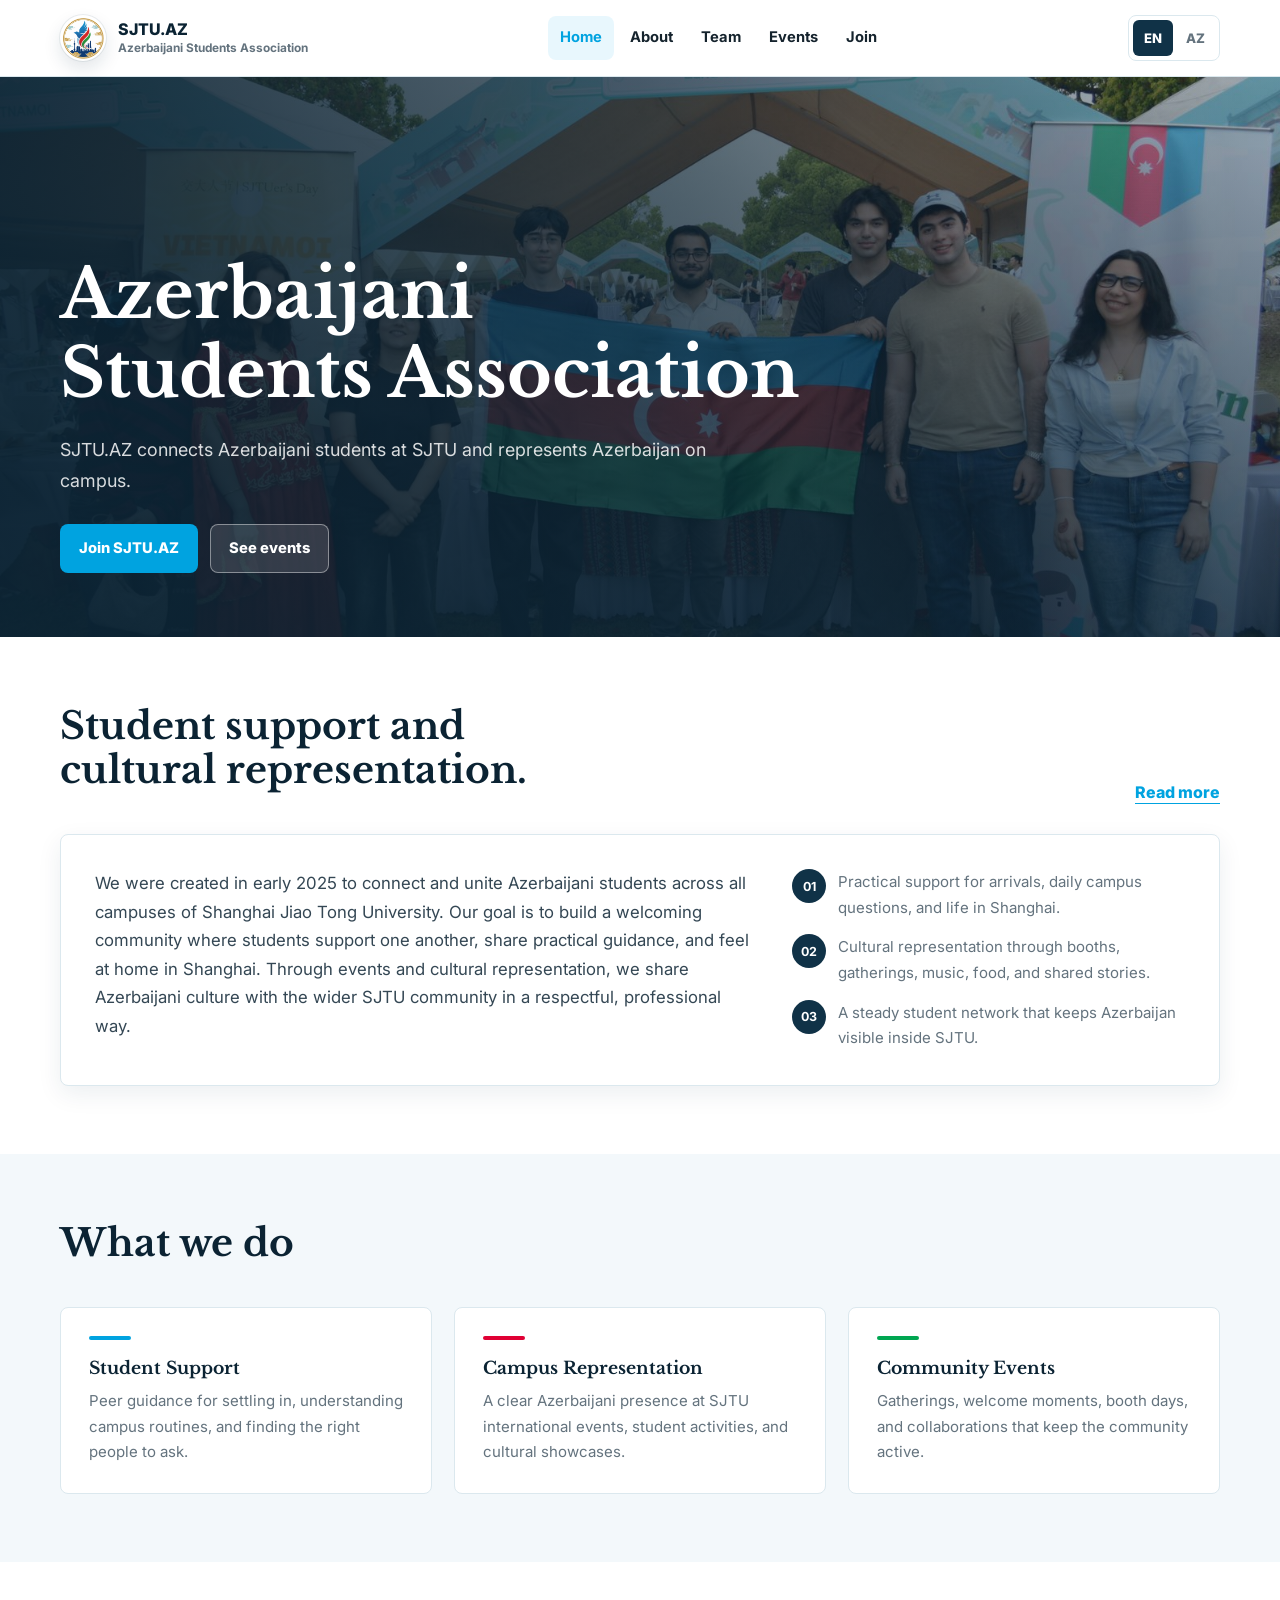
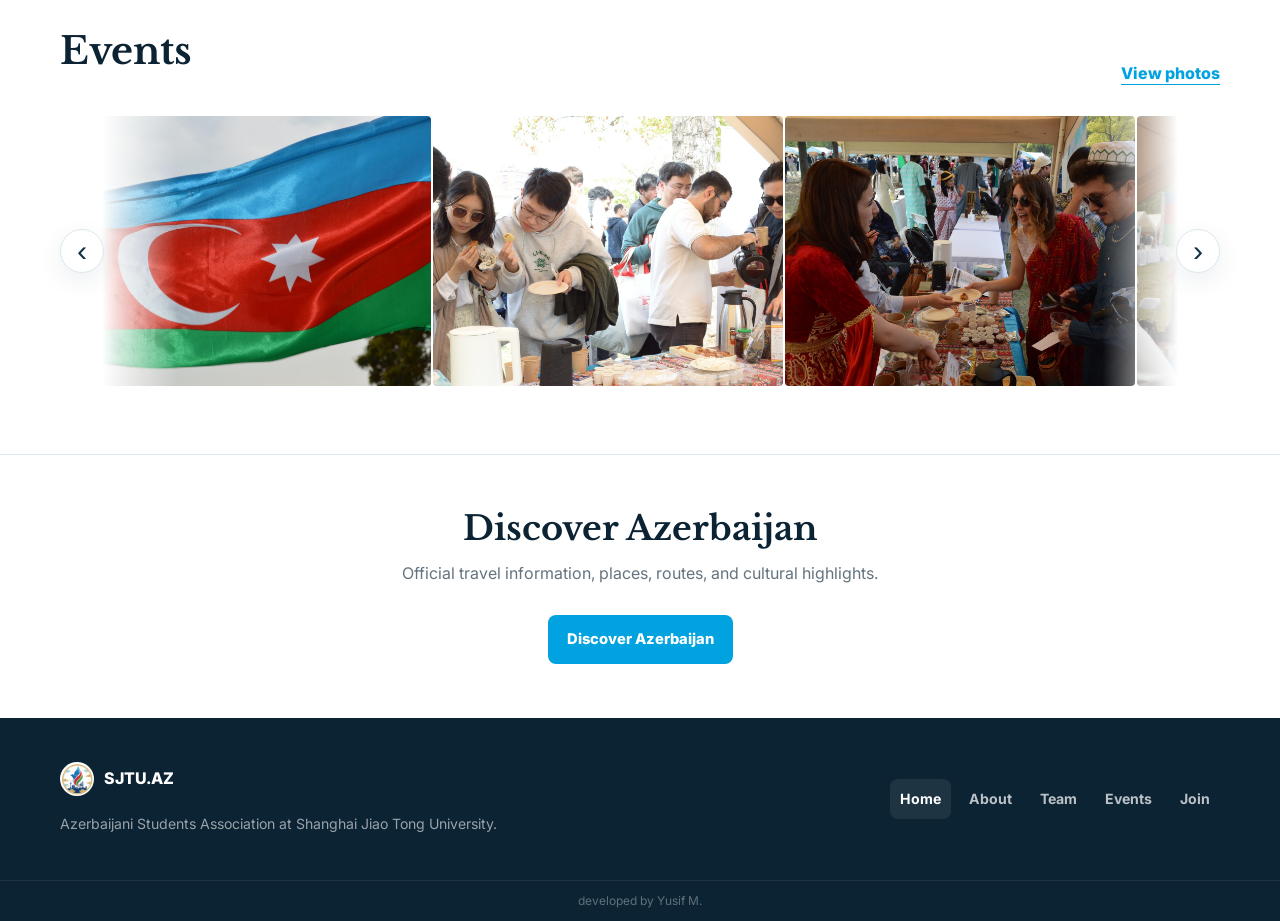
==== commit 2c11f3de: "feat: v2.0" ====
--- a/index.html
+++ b/index.html
@@ -3,282 +3,171 @@
 <head>
   <meta charset="utf-8">
   <meta name="viewport" content="width=device-width, initial-scale=1">
-  <title data-en="Azerbaijani Students Association at SJTU" data-zh="上海交通大学阿塞拜疆学生协会">Azerbaijani Students Association at SJTU</title>
-  <meta name="description" content="Azerbaijani Students Association at Shanghai Jiao Tong University — community, culture, and support in Shanghai." data-target-attr="content" data-en-attr="Azerbaijani Students Association at Shanghai Jiao Tong University — community, culture, and support in Shanghai." data-zh-attr="上海交通大学阿塞拜疆学生协会：连接社群、分享文化，并为在上海的同学提供支持。">
-  <link rel="icon" type="image/png" href="images/logo-mark.png.png">
+  <title>SJTU.AZ | Azerbaijani Students Association at SJTU</title>
+  <meta name="description" content="Azerbaijani Students Association at Shanghai Jiao Tong University: student support, cultural events, and community in Shanghai." data-target-attr="content" data-en-attr="Azerbaijani Students Association at Shanghai Jiao Tong University: student support, cultural events, and community in Shanghai." data-az-attr="Shanghai Jiao Tong Universitetində Azərbaycan Tələbə Assosiasiyası: tələbə dəstəyi, mədəni tədbirlər və Şanxayda icma.">
+  <link rel="icon" href="assets/favicon.ico" sizes="any">
+  <link rel="icon" type="image/png" sizes="32x32" href="assets/favicon-32.png">
+  <link rel="apple-touch-icon" href="assets/favicon-180.png">
   <link rel="stylesheet" href="css/style.css">
-
-  <style>
-    /* ── Index event photo strip ── */
-    .event-photo-strip {
-      display: grid;
-      grid-template-columns: repeat(2, 1fr);
-      gap: 0.6rem;
-      margin: 1.4rem 0 0.5rem;
-    }
-    .event-photo-strip a {
-      display: block;
-      overflow: hidden;
-      border-radius: 8px;
-      aspect-ratio: 4/3;
-      background: rgba(255,255,255,0.04);
-    }
-    .event-photo-strip img {
-      width: 100%;
-      height: 100%;
-      object-fit: cover;
-      transition: transform 0.4s ease, filter 0.4s ease;
-      filter: brightness(0.9);
-    }
-    .event-photo-strip a:hover img {
-      transform: scale(1.05);
-      filter: brightness(1);
-    }
-    .event-photo-more {
-      display: block;
-      font-size: 0.8rem;
-      opacity: 0.55;
-      margin-top: 0.5rem;
-      text-align: right;
-    }
-    .event-photo-more a {
-      color: inherit;
-      text-decoration: underline;
-      text-underline-offset: 3px;
-    }
-
-    /* ── Mini stats strip ── */
-    .event-stats-mini {
-      display: flex;
-      gap: 1.6rem;
-      flex-wrap: wrap;
-      margin: 1rem 0 0.2rem;
-    }
-    .event-stats-mini .stat {
-      display: flex;
-      flex-direction: column;
-    }
-    .event-stats-mini .stat .num {
-      font-size: 1.35rem;
-      font-weight: 700;
-      line-height: 1;
-    }
-    .event-stats-mini .stat .lbl {
-      font-size: 0.7rem;
-      opacity: 0.5;
-      text-transform: uppercase;
-      letter-spacing: 0.08em;
-      margin-top: 0.2rem;
-    }
-  </style>
 </head>
 <body>
+  <header class="site-header">
+    <div class="header-inner">
+      <a class="header-logo" href="index.html" aria-label="SJTU.AZ home">
+        <img class="logo-flag" src="assets/logo.png" alt="SJTU.AZ logo">
+        <span class="brand-copy">
+          <span class="logo-text-main">SJTU.AZ</span>
+          <span class="logo-text-sub" data-en="Azerbaijani Students Association" data-az="Azərbaycan Tələbə Assosiasiyası">Azerbaijani Students Association</span>
+        </span>
+      </a>
+      <nav class="header-nav" aria-label="Main navigation">
+        <a href="index.html" data-i18n="nav_home">Home</a>
+        <a href="about.html" data-i18n="nav_about">About</a>
+        <a href="team.html" data-i18n="nav_team">Team</a>
+        <a href="events.html" data-i18n="nav_events">Events</a>
+        <a href="join.html" data-i18n="nav_join">Join</a>
+      </nav>
+      <div class="lang-switch" aria-label="Language switch">
+        <button class="lang-btn" type="button" data-lang="en">EN</button>
+        <button class="lang-btn" type="button" data-lang="az">AZ</button>
+      </div>
+      <button class="hamburger" type="button" aria-label="Open navigation" aria-controls="mobile-nav" aria-expanded="false">
+        <span></span><span></span><span></span>
+      </button>
+    </div>
+  </header>
+  <nav class="mobile-nav" id="mobile-nav" aria-label="Mobile navigation">
+    <div class="mobile-nav-inner">
+      <div class="lang-switch mobile-lang-switch" aria-label="Mobile language switch">
+        <button class="lang-btn" type="button" data-lang="en">EN</button>
+        <button class="lang-btn" type="button" data-lang="az">AZ</button>
+      </div>
+      <a href="index.html" data-i18n="nav_home">Home</a>
+      <a href="about.html" data-i18n="nav_about">About</a>
+      <a href="team.html" data-i18n="nav_team">Team</a>
+      <a href="events.html" data-i18n="nav_events">Events</a>
+      <a href="join.html" data-i18n="nav_join">Join</a>
+      <a href="booth.html" data-i18n="nav_azerbaijan">Azerbaijan</a>
+    </div>
+  </nav>
 
-<!-- HEADER -->
-<header class="site-header">
-  <div class="header-inner">
-    <a class="header-logo" href="index.html" aria-label="SJTU.AZ Home">
-      <img class="logo-flag" src="images/asalogo.png" alt="Azerbaijan flag">
-      <span class="logo-text-main">SJTU.AZ</span>
-    </a>
-    <nav class="header-nav" aria-label="Main navigation">
-      <a href="index.html" data-i18n="navhome">Home</a>
-      <a href="about.html" data-i18n="navabout">About</a>
-      <a href="team.html" data-i18n="navteam">Team</a>
-      <a href="events.html" data-i18n="navevents">Events</a>
-      <a href="join.html" data-i18n="navjoin">Join</a>
-      <a href="booth.html" data-i18n="navbooth">Booth</a>
-    </nav>
-    <div class="lang-switch" aria-label="Language switch">
-      <button class="lang-btn" type="button" data-lang="en">EN</button>
-      <button class="lang-btn" type="button" data-lang="zh">中文</button>
-    </div>
-    <button class="hamburger" aria-label="Toggle menu" aria-expanded="false">
-      <span></span><span></span><span></span>
-    </button>
-  </div>
-</header>
-
-<nav class="mobile-nav" aria-label="Mobile navigation">
-  <div class="lang-switch mobile-lang-switch" aria-label="Language switch">
-    <button class="lang-btn" type="button" data-lang="en">EN</button>
-    <button class="lang-btn" type="button" data-lang="zh">中文</button>
-  </div>
-  <a href="index.html" data-i18n="navhome">Home</a>
-  <a href="about.html" data-i18n="navabout">About</a>
-  <a href="team.html" data-i18n="navteam">Team</a>
-  <a href="events.html" data-i18n="navevents">Events</a>
-  <a href="join.html" data-i18n="navjoin">Join</a>
-  <a href="booth.html" data-i18n="navbooth">Booth</a>
-</nav>
-
-<!-- HERO -->
-<section class="hero">
-  <div class="triband"></div>
-  <svg class="hero-flames" viewBox="0 0 1440 700" preserveAspectRatio="xMidYMid slice" xmlns="http://www.w3.org/2000/svg" aria-hidden="true">
-    <defs>
-      <radialGradient id="rg" cx="50%" cy="80%" r="60%">
-        <stop offset="0%" stop-color="#EF3340"/>
-        <stop offset="55%" stop-color="#C9A84C" stop-opacity="0.5"/>
-        <stop offset="100%" stop-color="transparent"/>
-      </radialGradient>
-    </defs>
-    <ellipse cx="720" cy="850" rx="850" ry="550" fill="url(#rg)"/>
-    <path d="M200,700 Q260,500 320,620 Q380,740 440,560 Q500,380 560,580 Q620,780 680,600 Q740,420 800,600 Q860,780 920,580 Q980,380 1040,560 Q1100,740 1160,600 Q1220,460 1240,700" fill="none" stroke="#C9A84C" stroke-width="1.5" opacity="0.35"/>
-  </svg>
-
-  <div class="hero-inner">
-    <div>
-      <div class="hero-tag anim-1"><span data-en="Student Association • SJTU" data-zh="学生协会 • 上海交大">Student Association • SJTU</span></div>
-      <h1 class="hero-title anim-2">
-        <span data-en="Welcome to<br><em>SJTU.AZ</em>" data-zh="欢迎来到<br><em>SJTU.AZ</em>">Welcome to<br><em>SJTU.AZ</em></span>
-      </h1>
-      <p class="hero-subtitle anim-3"><span data-en="A student-led community connecting Azerbaijani students across SJTU campuses through culture, support, and shared experience." data-zh="这是一个由学生发起的社群，通过文化交流、互助支持与共同经历，连接上海交大各校区的阿塞拜疆学生。">A student-led community connecting Azerbaijani students across SJTU campuses through culture, support, and shared experience.</span></p>
-      <div class="hero-actions anim-4">
-        <a class="btn primary" href="join.html"><span data-en="Join the Community" data-zh="加入社群">Join the Community</span></a>
-        <a class="btn ghost" href="events.html"><span data-en="Our Events" data-zh="我们的活动">Our Events</span></a>
-      </div>
-      <div class="hero-meta anim-4">
-        <div class="hero-meta-item">
-          <strong>2025</strong>
-          <span><span data-en="Founded" data-zh="成立">Founded</span></span>
-        </div>
-        <div class="hero-meta-item">
-          <strong>20+</strong>
-          <span><span data-en="Members" data-zh="成员">Members</span></span>
-        </div>
-        <div class="hero-meta-item">
-          <strong>2</strong>
-          <span><span data-en="Campuses" data-zh="校区">Campuses</span></span>
+  <main>
+    <section class="hero hero-home">
+      <div class="hero-inner">
+        <div class="hero-copy reveal">
+          
+          <h1 class="hero-title" data-en="Azerbaijani Students Association" data-az="Azərbaycan Tələbə Assosiasiyası">Azerbaijani Students Association</h1>
+          <p class="hero-subtitle" data-en="SJTU.AZ connects Azerbaijani students at SJTU and represents Azerbaijan on campus." data-az="SJTU.AZ SJTU-da azərbaycanlı tələbələri birləşdirir və Azərbaycanı kampusda təmsil edir.">SJTU.AZ connects Azerbaijani students at SJTU and represents Azerbaijan on campus.</p>
+          <div class="hero-actions">
+            <a class="btn primary" href="join.html" data-en="Join SJTU.AZ" data-az="SJTU.AZ-ə qoşul">Join SJTU.AZ</a>
+            <a class="btn ghost" href="events.html" data-en="See events" data-az="Tədbirlərə bax">See events</a>
+          </div>
         </div>
       </div>
-    </div>
+    </section>
 
-    <!-- Hero card — updated to latest completed event -->
-    <aside class="hero-card anim-3" aria-label="Featured event">
-      <h3><span data-en="Latest Event" data-zh="最新活动">Latest Event</span></h3>
-      <h4>🎓 SJTU 130th Anniversary</h4>
-      <p><span data-en="We proudly represented Azerbaijan at SJTU's largest annual celebration — welcoming 1,000+ guests with traditional food, culture, and gifted books on the Azerbaijani language." data-zh="我们在交大规模最大的年度校庆上自豪地代表阿塞拜疆亮相，以传统美食、文化展示和语言书籍礼品迎接千余位来宾。">We proudly represented Azerbaijan at SJTU's largest annual celebration — welcoming 1,000+ guests with traditional food, culture, and gifted books on the Azerbaijani language.</span></p>
-      <p class="meta">April 6, 2025 &bull; SJTUer International Fair, Minhang Campus</p>
-      <div style="margin-top:1.2rem;">
-        <a class="btn primary" href="events.html" style="font-size:0.9rem;padding:8px 20px;"><span data-en="See the Full Recap" data-zh="查看完整回顾">See the Full Recap</span></a>
-      </div>
-    </aside>
-  </div>
-</section>
-
-<!-- MISSION -->
-<section class="section alt">
-  <div class="section-inner">
-    <span class="section-label"><span data-en="Who We Are" data-zh="我们是谁">Who We Are</span></span>
-    <h2 class="section-title reveal"><span data-en="Our <em>Mission</em>" data-zh="我们的<em>使命</em>">Our <em>Mission</em></span></h2>
-    <div class="surface reveal">
-      <p><span data-en="We were created in early 2025 to connect and unite Azerbaijani students across all campuses of Shanghai Jiao Tong University. Our goal is to build a welcoming community where students support one another, share practical guidance, and feel at home in Shanghai. Through events and cultural representation, we share Azerbaijani culture with the wider SJTU community in a respectful, professional way." data-zh="我们成立于2025年初，旨在连接并凝聚上海交通大学各校区的阿塞拜疆学生。我们的目标是打造一个温暖友好的社群，让同学们彼此支持、分享实用经验，并在上海找到归属感。通过活动组织与文化展示，我们也以真诚、专业的方式向更广泛的交大社群介绍阿塞拜疆文化。">We were created in early 2025 to connect and unite Azerbaijani students across all campuses of Shanghai Jiao Tong University. Our goal is to build a welcoming community where students support one another, share practical guidance, and feel at home in Shanghai. Through events and cultural representation, we share Azerbaijani culture with the wider SJTU community in a respectful, professional way.</span></p>
-    </div>
-  </div>
-</section>
-
-<!-- EVENTS PREVIEW -->
-<section class="section">
-  <div class="section-inner">
-    <div class="section-head">
-      <div>
-        <span class="section-label"><span data-en="Latest Event" data-zh="最新活动">Latest Event</span></span>
-        <h2 class="section-title" style="margin-bottom:0;">Our <em data-i18n="nav_events">Events</em></h2>
-      </div>
-      <a class="link" href="events.html"><span data-en="All events &rarr;" data-zh="查看全部活动 &rarr;">All events &rarr;</span></a>
-    </div>
-
-    <!-- Featured: SJTU 130th Anniversary -->
-    <article class="event-article reveal" style="border-top:3px solid var(--az-blue, #0092BC);">
-      <div class="event-top">
-        <span class="event-tag featured"><span class="dot"></span><span data-en="Featured" data-zh="精选">Featured</span></span>
-        <span class="event-meta">April 6, 2025</span>
-      </div>
-      <h3><span data-en="SJTU 130th Anniversary — Representing Azerbaijan 🇦🇿" data-zh="交大130周年校庆 — 代表阿塞拜疆亮相 🇦🇿">SJTU 130th Anniversary — Representing Azerbaijan 🇦🇿</span></h3>
-      <p><span data-en="SJTU.AZ represented Azerbaijan at the university's largest annual event. Our booth welcomed over 1,000 guests with traditional pastries, homemade jams, authentic drinks, and gifted journals and books on the Azerbaijani language and culture." data-zh="SJTU.AZ 在学校年度最大活动中代表阿塞拜疆亮相。我们的展位以传统糕点、自制果酱、正宗饮品迎接逾千名来宾，并赠送了介绍阿塞拜疆语言与文化的笔记本和书籍。">SJTU.AZ represented Azerbaijan at the university's largest annual event. Our booth welcomed over 1,000 guests with traditional pastries, homemade jams, authentic drinks, and gifted journals and books on the Azerbaijani language and culture.</span></p>
-
-      <!-- Mini stats -->
-      <div class="event-stats-mini">
-        <div class="stat">
-          <span class="num">130</span>
-          <span class="lbl"><span data-en="Years of SJTU" data-zh="交大周年">Years of SJTU</span></span>
+    <section class="section">
+      <div class="section-inner">
+        <div class="section-head reveal">
+          <div>
+            
+            <h2 class="section-title" data-en="Student support and cultural representation." data-az="Tələbə dəstəyi və mədəni təmsilçilik.">Student support and cultural representation.</h2>
+          </div>
+          <a class="text-link" href="about.html" data-en="Read more" data-az="Daha ətraflı">Read more</a>
         </div>
-        <div class="stat">
-          <span class="num">1,000+</span>
-          <span class="lbl"><span data-en="Guests welcomed" data-zh="接待来宾">Guests welcomed</span></span>
-        </div>
-        <div class="stat">
-          <span class="num">800+</span>
-          <span class="lbl"><span data-en="Books &amp; journals gifted" data-zh="赠送书籍与笔记本">Books &amp; journals gifted</span></span>
+        <div class="mission-panel reveal">
+          <div class="mission-copy">
+            <p data-en="We were created in early 2025 to connect and unite Azerbaijani students across all campuses of Shanghai Jiao Tong University. Our goal is to build a welcoming community where students support one another, share practical guidance, and feel at home in Shanghai. Through events and cultural representation, we share Azerbaijani culture with the wider SJTU community in a respectful, professional way." data-az="Biz 2025-ci ilin əvvəlində Shanghai Jiao Tong Universitetinin bütün kampuslarında təhsil alan azərbaycanlı tələbələri bir araya gətirmək üçün yaradılmışıq. Məqsədimiz tələbələrin bir-birinə dəstək olduğu, praktik məsləhətlər paylaşdığı və Şanxayda özlərini evdə hiss etdiyi mehriban icma qurmaqdır. Tədbirlər və mədəni təmsilçilik vasitəsilə Azərbaycan mədəniyyətini daha geniş SJTU icmasına hörmətli və peşəkar şəkildə təqdim edirik.">We were created in early 2025 to connect and unite Azerbaijani students across all campuses of Shanghai Jiao Tong University. Our goal is to build a welcoming community where students support one another, share practical guidance, and feel at home in Shanghai. Through events and cultural representation, we share Azerbaijani culture with the wider SJTU community in a respectful, professional way.</p>
+          </div>
+          <ul class="mission-list">
+            <li><b>01</b><span data-en="Practical support for arrivals, daily campus questions, and life in Shanghai." data-az="Yeni gələnlər, gündəlik kampus sualları və Şanxay həyatı üçün praktik dəstək.">Practical support for arrivals, daily campus questions, and life in Shanghai.</span></li>
+            <li><b>02</b><span data-en="Cultural representation through booths, gatherings, music, food, and shared stories." data-az="Stendlər, görüşlər, musiqi, mətbəx və hekayələr vasitəsilə mədəni təmsilçilik.">Cultural representation through booths, gatherings, music, food, and shared stories.</span></li>
+            <li><b>03</b><span data-en="A steady student network that keeps Azerbaijan visible inside SJTU." data-az="Azərbaycanı SJTU daxilində görünən saxlayan davamlı tələbə şəbəkəsi.">A steady student network that keeps Azerbaijan visible inside SJTU.</span></li>
+          </ul>
         </div>
       </div>
+    </section>
 
-      <!-- 2-photo preview strip -->
-      <div class="event-photo-strip">
-        <a href="images/event1/1.JPG" target="_blank" rel="noopener">
-          <img src="images/event1/1.JPG" alt="SJTU 130th Anniversary — Photo 1" loading="lazy">
-        </a>
-        <a href="images/event1/2.JPG" target="_blank" rel="noopener">
-          <img src="images/event1/2.JPG" alt="SJTU 130th Anniversary — Photo 2" loading="lazy">
-        </a>
+    <section class="section alt">
+      <div class="section-inner">
+        <div class="section-head reveal">
+          <div>
+            <h2 class="section-title" data-en="What we do" data-az="Nə edirik">What we do</h2>
+          </div>
+        </div>
+        <div class="cards-grid">
+          <article class="card reveal">
+            <span class="card-mark"></span>
+            <h3 data-en="Student Support" data-az="Tələbə dəstəyi">Student Support</h3>
+            <p data-en="Peer guidance for settling in, understanding campus routines, and finding the right people to ask." data-az="Uyğunlaşmaq, kampus qaydalarını anlamaq və doğru insanları tapmaq üçün tələbədən tələbəyə dəstək.">Peer guidance for settling in, understanding campus routines, and finding the right people to ask.</p>
+          </article>
+          <article class="card reveal">
+            <span class="card-mark"></span>
+            <h3 data-en="Campus Representation" data-az="Kampusda təmsilçilik">Campus Representation</h3>
+            <p data-en="A clear Azerbaijani presence at SJTU international events, student activities, and cultural showcases." data-az="SJTU-nun beynəlxalq tədbirlərində, tələbə fəaliyyətlərində və mədəni təqdimatlarında aydın Azərbaycan iştirakı.">A clear Azerbaijani presence at SJTU international events, student activities, and cultural showcases.</p>
+          </article>
+          <article class="card reveal">
+            <span class="card-mark"></span>
+            <h3 data-en="Community Events" data-az="İcma tədbirləri">Community Events</h3>
+            <p data-en="Gatherings, welcome moments, booth days, and collaborations that keep the community active." data-az="İcmanı aktiv saxlayan görüşlər, qarşılama tədbirləri, stend günləri və əməkdaşlıqlar.">Gatherings, welcome moments, booth days, and collaborations that keep the community active.</p>
+          </article>
+        </div>
       </div>
-      <span class="event-photo-more"><a href="events.html"><span data-en="View all 6 photos on the Events page &rarr;" data-zh="在活动页面查看全部6张照片 &rarr;">View all 6 photos on the Events page &rarr;</span></a></span>
+    </section>
 
-      <div class="kv" style="margin-top:1.2rem;">
-        <div><span data-en="Date" data-zh="日期">Date</span></div><div>April 6, 2025</div>
-        <div><span data-en="Location" data-zh="地点">Location</span></div><div>SJTU Minhang Campus</div>
-        <div><span data-en="Full Recap" data-zh="完整回顾">Full Recap</span></div><div><a class="link" href="events.html"><span data-en="Read more &rarr;" data-zh="阅读更多 &rarr;">Read more &rarr;</span></a></div>
+    <section class="section">
+      <div class="section-inner">
+        <div class="section-head reveal">
+          <div>
+            <h2 class="section-title" data-en="Events" data-az="Tədbirlər">Events</h2>
+          </div>
+          <a class="text-link" href="events.html" data-en="View photos" data-az="Fotolara bax">View photos</a>
+        </div>
+        <div class="gallery-marquee-shell reveal" data-gallery-marquee data-gallery-speed=".78">
+          <button class="gallery-arrow gallery-arrow-left" type="button" data-gallery-prev aria-label="Previous image">&lsaquo;</button>
+          <div class="gallery-marquee" data-gallery-viewport tabindex="0">
+            <div class="gallery-track" data-gallery-track>
+              <figure class="gallery-slide"><img src="assets/event-1.jpg" alt="Azerbaijani students at the SJTU Azerbaijan booth"></figure>
+              <figure class="gallery-slide"><img src="assets/event-2.jpg" alt="Azerbaijan flag at the campus booth"></figure>
+              <figure class="gallery-slide"><img src="assets/event-3.jpg" alt="Students visiting the Azerbaijan booth"></figure>
+              <figure class="gallery-slide"><img src="assets/event-4.jpg" alt="Azerbaijan cultural display at SJTU"></figure>
+              <figure class="gallery-slide"><img src="assets/event-5.jpg" alt="Students gathering at the event"></figure>
+              <figure class="gallery-slide"><img src="assets/event-6.jpg" alt="Music at an SJTU campus event"></figure>
+              <figure class="gallery-slide"><img src="assets/event-7.jpg" alt="Students posing at the event"></figure>
+              <figure class="gallery-slide"><img src="assets/event-8.jpg" alt="Azerbaijan association event moment"></figure>
+            </div>
+          </div>
+          <button class="gallery-arrow gallery-arrow-right" type="button" data-gallery-next aria-label="Next image">&rsaquo;</button>
+        </div>
       </div>
-    </article>
+    </section>
 
-    <!-- Past: Community Meetup -->
-    <article class="event-article reveal" style="margin-top:1.2rem;">
-      <div class="event-top">
-        <span class="event-tag"><span class="dot"></span><span data-en="Past" data-zh="往期">Past</span></span>
-        <span class="event-meta"><span data-en="Recent" data-zh="近期">Recent</span></span>
+    <section class="cta-band">
+      <h2 data-en="Discover Azerbaijan" data-az="Azərbaycanı kəşf et">Discover Azerbaijan</h2>
+      <p data-en="Official travel information, places, routes, and cultural highlights." data-az="Rəsmi səyahət məlumatları, məkanlar, marşrutlar və mədəni məqamlar.">Official travel information, places, routes, and cultural highlights.</p>
+      <div class="join-btns">
+        <a class="btn primary" href="https://azerbaijan.travel/" target="_blank" rel="noreferrer" data-en="Discover Azerbaijan" data-az="Azərbaycanı kəşf et">Open Azerbaijan.travel</a>
       </div>
-      <h3>Community Meetup</h3>
-      <p><span data-en="Introductions, networking, and a quick guide to student life at SJTU." data-zh="自我介绍、社交交流，以及一份关于交大学生生活的简要指南。">Introductions, networking, and a quick guide to student life at SJTU.</span></p>
-    </article>
-  </div>
-</section>
+    </section>
+  </main>
 
-<!-- JOIN SECTION -->
-<section class="section dark">
-  <div class="section-inner">
-    <span class="section-label"><span data-en="Get Involved" data-zh="参与进来">Get Involved</span></span>
-    <h2 class="section-title reveal"><span data-en="How to <em>Join Us</em>" data-zh="如何<em>加入我们</em>">How to <em>Join Us</em></span></h2>
-    <div class="surface reveal" style="background:rgba(255,255,255,0.06);border-color:rgba(201,168,76,0.3);">
-      <p style="color:rgba(255,255,255,0.72);"><span data-en="Joining is simple. Contact us through our official channels to be added to community groups and receive event updates. We welcome Azerbaijani students across all programs and campuses, and friends interested in cultural exchange." data-zh="加入方式很简单。通过我们的官方渠道联系我们，我们会将你加入社群并同步活动更新。我们欢迎来自各专业、各校区的阿塞拜疆学生，也欢迎对文化交流感兴趣的朋友。">Joining is simple. Contact us through our official channels to be added to community groups and receive event updates. We welcome Azerbaijani students across all programs and campuses, and friends interested in cultural exchange.</span></p>
-      <div class="hero-actions" style="margin-top:1.4rem;">
-        <a class="btn primary" href="join.html"><span data-en="Join Instructions" data-zh="加入说明">Join Instructions</span></a>
-        <a class="btn ghost" href="/cdn-cgi/l/email-protection#176e62647e717a767a7a7673786157647d636239727362397479"><span data-en="Email Us" data-zh="给我们发邮件">Email Us</span></a>
+  <footer class="site-footer">
+    <div class="footer-inner">
+      <div class="footer-brand">
+        <a class="footer-logo" href="index.html"><img src="assets/logo.png" alt="SJTU.AZ logo"><span>SJTU.AZ</span></a>
+        <p data-en="Azerbaijani Students Association at Shanghai Jiao Tong University." data-az="Shanghai Jiao Tong Universitetində Azərbaycan Tələbə Assosiasiyası.">Azerbaijani Students Association at Shanghai Jiao Tong University.</p>
       </div>
+      <nav class="footer-links" aria-label="Footer navigation">
+        <a href="index.html" data-i18n="nav_home">Home</a>
+        <a href="about.html" data-i18n="nav_about">About</a>
+        <a href="team.html" data-i18n="nav_team">Team</a>
+        <a href="events.html" data-i18n="nav_events">Events</a>
+        <a href="join.html" data-i18n="nav_join">Join</a>
+
+      </nav>
     </div>
-  </div>
-</section>
-
-<!-- FOOTER -->
-<footer class="site-footer">
-  <div class="footer-inner">
-    <div class="footer-brand">
-      <a class="footer-logo" href="index.html">
-        <img src="images/asalogo.png" alt="SJTU.AZ Logo">
-        SJTU.AZ
-      </a>
-      <p><span data-en="Azerbaijani Students Association at Shanghai Jiao Tong University &bull; Shanghai, China" data-zh="上海交通大学阿塞拜疆学生协会 &bull; 中国上海">Azerbaijani Students Association at Shanghai Jiao Tong University &bull; Shanghai, China</span></p>
-    </div>
-    <nav class="footer-links">
-      <a href="about.html" data-i18n="nav_about">About</a>
-      <a href="events.html" data-i18n="nav_events">Events</a>
-      <a href="join.html" data-i18n="nav_join">Join</a>
-      <a href="booth.html" data-i18n="nav_booth">Booth</a>
-    </nav>
-  </div>
-</footer>
-
-<script src="js/main.js"></script>
-<div class="dev-credit">developed by Yusif M.</div>
+    <div class="dev-credit">developed by Yusif M.</div>
+  </footer>
+  <script src="js/main.js"></script>
 </body>
 </html>
--- a/css/style.css
+++ b/css/style.css
@@ -1,662 +1,1397 @@
-/* ═══════════════════════════════════════════════════════════
-   SJTU.AZ — Shared Stylesheet
-   Land of Fire aesthetic: ink + saffron gold + Azerbaijani tricolor
-   ═══════════════════════════════════════════════════════════ */
-
-@import url('https://fonts.googleapis.com/css2?family=Playfair+Display:ital,wght@0,400;0,700;0,900;1,400&family=Crimson+Pro:ital,wght@0,300;0,400;0,600;1,300;1,400&display=swap');
-
-/* ── RESET & BASE ─────────────────────────────────────────── */
-*, *::before, *::after { box-sizing: border-box; margin: 0; padding: 0; }
-html { scroll-behavior: smooth; -webkit-text-size-adjust: 100%; }
+@import url("https://fonts.googleapis.com/css2?family=Inter:wght@400;500;600;700;800&family=Libre+Baskerville:wght@400;700&display=swap");
 
 :root {
-  --az-blue:    #0092BC;
-  --az-red:     #EF3340;
-  --az-green:   #509E2F;
-  --gold:       #C9A84C;
-  --gold-lt:    #F0D080;
-  --cream:      #FDF6E3;
-  --ink:        #1A120A;
-  --ink-soft:   #3D2B1A;
-  --surface:    #FFF9EE;
-  --border:     rgba(201,168,76,0.28);
-  --radius:     3px;
-  --nav-h:      60px;
+  --blue: #00a3e0;
+  --red: #e00034;
+  --green: #00a651;
+  --navy: #103247;
+  --navy-dark: #0b2333;
+  --ink: #15232d;
+  --muted: #64737e;
+  --soft: #f3f8fb;
+  --line: #dbe8ee;
+  --white: #ffffff;
+  --gold: #bf9631;
+  --shadow: 0 18px 48px rgba(16, 50, 71, .12);
+  --shadow-sm: 0 8px 24px rgba(16, 50, 71, .08);
+  --radius: 8px;
+  --nav-h: 76px;
+  --font-body: "Inter", Arial, sans-serif;
+  --font-head: "Libre Baskerville", Georgia, serif;
+  --ease: cubic-bezier(.2, .7, .2, 1);
+}
+
+*,
+*::before,
+*::after {
+  box-sizing: border-box;
+}
+
+* {
+  margin: 0;
+  padding: 0;
+}
+
+html {
+  scroll-behavior: smooth;
 }
 
 body {
-  font-family: 'Crimson Pro', Georgia, serif;
-  background: var(--cream);
+  min-width: 320px;
+  background: var(--soft);
   color: var(--ink);
-  font-size: 18px;
-  line-height: 1.65;
+  font-family: var(--font-body);
+  font-size: 16px;
+  line-height: 1.7;
+  -webkit-font-smoothing: antialiased;
   overflow-x: hidden;
 }
 
-img { max-width: 100%; display: block; }
-a   { color: inherit; }
-
-/* ── HEADER / NAV ─────────────────────────────────────────── */
+img {
+  display: block;
+  max-width: 100%;
+}
+
+a {
+  color: inherit;
+  text-decoration: none;
+}
+
+h1,
+h2,
+h3 {
+  color: var(--navy-dark);
+  font-family: var(--font-head);
+  font-weight: 700;
+  line-height: 1.16;
+}
+
+p {
+  color: var(--muted);
+}
+
+.container,
+.section-inner,
+.hero-inner,
+.footer-inner {
+  width: min(1160px, calc(100% - 40px));
+  margin: 0 auto;
+}
+
 .site-header {
-  position: sticky; top: 0; z-index: 200;
-  background: var(--ink);
-  border-bottom: 3px solid var(--gold);
-  padding: 0 1.5rem;
-}
+  position: sticky;
+  top: 0;
+  z-index: 1000;
+  background: rgba(255, 255, 255, .95);
+  border-bottom: 1px solid var(--line);
+  backdrop-filter: blur(18px);
+}
+
 .header-inner {
-  max-width: 1200px; margin: 0 auto;
-  display: flex; align-items: center; justify-content: space-between;
+  width: min(1160px, calc(100% - 40px));
   height: var(--nav-h);
-  gap: 1rem;
-}
-
-/* Logo */
+  display: flex;
+  align-items: center;
+  justify-content: space-between;
+  gap: 18px;
+  margin: 0 auto;
+}
+
 .header-logo {
-  display: flex; align-items: center; gap: 10px;
-  color: var(--gold-lt); text-decoration: none;
-  font-family: 'Playfair Display', serif;
-  font-size: 1rem; font-weight: 700;
-  flex-shrink: 0;
-}
-.header-logo img.logo-flag {
-  width: 38px; height: 38px;
+  display: inline-flex;
+  align-items: center;
+  gap: 12px;
+  min-width: 0;
+}
+
+.logo-flag {
+  width: 46px;
+  height: 46px;
   border-radius: 50%;
+  background: #fff;
   object-fit: contain;
-  background: rgba(255,255,255,0.06);
-}
-.logo-text-main { line-height: 1; }
-
-/* Desktop nav */
+  box-shadow: 0 0 0 1px rgba(16, 50, 71, .08), 0 8px 18px rgba(16, 50, 71, .12);
+}
+
+.brand-copy {
+  display: grid;
+  gap: 2px;
+  min-width: 0;
+}
+
+.logo-text-main {
+  color: var(--navy-dark);
+  font-size: 1rem;
+  font-weight: 800;
+  line-height: 1.1;
+}
+
+.logo-text-sub {
+  color: var(--muted);
+  font-size: .74rem;
+  font-weight: 700;
+  line-height: 1.2;
+}
+
 .header-nav {
-  display: flex; align-items: center; gap: 28px;
-}
-.header-nav a {
-  color: rgba(255,255,255,0.65); text-decoration: none;
-  font-family: 'Crimson Pro', serif; font-size: 1rem;
-  letter-spacing: 0.04em;
-  transition: color .2s;
-  padding: 4px 0;
-  border-bottom: 2px solid transparent;
-  transition: color .2s, border-color .2s;
-}
+  display: flex;
+  align-items: center;
+  gap: 4px;
+}
+
+.header-nav a,
+.mobile-nav a {
+  border-radius: var(--radius);
+  color: var(--ink);
+  font-size: .92rem;
+  font-weight: 700;
+  padding: 9px 12px;
+  transition: background .2s var(--ease), color .2s var(--ease);
+}
+
 .header-nav a:hover,
-.header-nav a.active { color: var(--gold-lt); border-bottom-color: var(--gold); }
-
-
-/* Language switch */
+.header-nav a.active,
+.mobile-nav a:hover,
+.mobile-nav a.active {
+  background: rgba(0, 163, 224, .09);
+  color: var(--blue);
+}
+
 .lang-switch {
   display: inline-flex;
   align-items: center;
-  gap: 4px;
+  gap: 2px;
   padding: 4px;
-  border: 1px solid rgba(201,168,76,0.28);
-  border-radius: 999px;
-  background: rgba(255,255,255,0.04);
-  flex-shrink: 0;
-}
+  border: 1px solid var(--line);
+  border-radius: var(--radius);
+  background: #fff;
+}
+
 .lang-btn {
   appearance: none;
-  border: none;
+  min-width: 40px;
+  border: 0;
+  border-radius: 6px;
   background: transparent;
-  color: rgba(255,255,255,0.68);
-  font-family: 'Crimson Pro', serif;
-  font-size: 0.92rem;
-  letter-spacing: 0.04em;
-  padding: 6px 12px;
-  border-radius: 999px;
+  color: var(--muted);
   cursor: pointer;
-  transition: background .2s, color .2s;
-}
+  font: inherit;
+  font-size: .82rem;
+  font-weight: 800;
+  padding: 7px 9px;
+  transition: background .2s var(--ease), color .2s var(--ease);
+}
+
 .lang-btn:hover,
 .lang-btn.active {
-  background: var(--gold);
-  color: var(--ink);
-}
-.mobile-lang-switch {
-  display: none;
-  margin-bottom: 0.75rem;
-}
-
-/* Hamburger */
+  background: var(--navy);
+  color: #fff;
+}
+
 .hamburger {
   display: none;
-  flex-direction: column; gap: 5px;
-  background: none; border: none; cursor: pointer; padding: 6px;
-}
+  flex-direction: column;
+  justify-content: center;
+  gap: 5px;
+  width: 42px;
+  height: 42px;
+  border: 1px solid var(--line);
+  border-radius: var(--radius);
+  background: #fff;
+  cursor: pointer;
+}
+
 .hamburger span {
-  display: block; width: 24px; height: 2px;
-  background: var(--gold-lt); border-radius: 2px;
-  transition: transform .3s, opacity .3s;
-}
-.hamburger.open span:nth-child(1) { transform: translateY(7px) rotate(45deg); }
-.hamburger.open span:nth-child(2) { opacity: 0; }
-.hamburger.open span:nth-child(3) { transform: translateY(-7px) rotate(-45deg); }
-
-/* Mobile drawer */
+  width: 20px;
+  height: 2px;
+  margin: 0 auto;
+  border-radius: 2px;
+  background: var(--navy);
+  transition: opacity .22s var(--ease), transform .22s var(--ease);
+}
+
+.hamburger.open span:nth-child(1) {
+  transform: translateY(7px) rotate(45deg);
+}
+
+.hamburger.open span:nth-child(2) {
+  opacity: 0;
+}
+
+.hamburger.open span:nth-child(3) {
+  transform: translateY(-7px) rotate(-45deg);
+}
+
 .mobile-nav {
   display: none;
-  position: fixed; top: var(--nav-h); left: 0; right: 0;
-  background: var(--ink);
-  border-bottom: 2px solid var(--gold);
-  z-index: 199;
-  padding: 1.2rem 1.5rem 1.5rem;
-  flex-direction: column; gap: 0;
-}
-.mobile-nav.open { display: flex; }
-.mobile-nav a {
-  color: rgba(255,255,255,0.75); text-decoration: none;
-  font-family: 'Crimson Pro', serif; font-size: 1.2rem;
-  padding: 0.75rem 0;
-  border-bottom: 1px solid rgba(201,168,76,0.15);
-  transition: color .2s;
-}
-.mobile-nav a:last-child { border-bottom: none; }
-.mobile-nav a:hover,
-.mobile-nav a.active { color: var(--gold-lt); }
-
-/* ── TRICOLOR BAR ─────────────────────────────────────────── */
-.triband {
-  height: 5px;
-  background: linear-gradient(to right,
-    var(--az-blue) 33.33%, var(--az-red) 33.33%, var(--az-red) 66.66%,
-    var(--az-green) 66.66%);
-}
-
-/* ── HERO ─────────────────────────────────────────────────── */
+  position: fixed;
+  top: calc(var(--nav-h) + 4px);
+  right: 0;
+  left: 0;
+  z-index: 999;
+  padding: 14px 20px 22px;
+  background: #fff;
+  border-bottom: 1px solid var(--line);
+  box-shadow: var(--shadow-sm);
+}
+
+.mobile-nav.open {
+  display: block;
+}
+
+.mobile-nav-inner {
+  width: min(440px, 100%);
+  display: grid;
+  gap: 6px;
+  margin: 0 auto;
+}
+
+.mobile-lang-switch {
+  width: max-content;
+  margin-bottom: 8px;
+}
+
 .hero {
-  position: relative; overflow: hidden;
-  background: var(--ink);
-  min-height: 90vh;
-  display: flex; align-items: center;
-}
+  position: relative;
+  min-height: 560px;
+  display: flex;
+  align-items: end;
+  overflow: hidden;
+  isolation: isolate;
+  background: var(--navy-dark);
+}
+
+.compact-hero {
+  min-height: 320px;
+}
+
+.compact-hero .hero-inner {
+  padding: 70px 0 54px;
+}
+
+.compact-hero .hero-title {
+  font-size: 2.75rem;
+}
+
+.hero::before {
+  content: "";
+  position: absolute;
+  inset: 0;
+  z-index: -2;
+  background: center / cover no-repeat var(--hero-image);
+  transform: scale(1.01);
+}
+
+.hero::after {
+  content: "";
+  position: absolute;
+  inset: 0;
+  z-index: -1;
+  background:
+    linear-gradient(90deg, rgba(11, 35, 51, .9), rgba(11, 35, 51, .65), rgba(11, 35, 51, .2)),
+    linear-gradient(180deg, rgba(11, 35, 51, .12), rgba(11, 35, 51, .72));
+}
+
+.hero-home {
+  --hero-image: url("../assets/event-1.jpg");
+}
+
+.hero-about {
+  --hero-image: url("../assets/event-4.jpg");
+  min-height: 520px;
+}
+
+.hero-events {
+  --hero-image: url("../assets/event-3.jpg");
+  min-height: 520px;
+}
+
+.hero-team {
+  --hero-image: url("../assets/event-1.jpg");
+  min-height: 520px;
+}
+
+.hero-join {
+  --hero-image: url("../assets/event-6.jpg");
+  min-height: 520px;
+}
+
+.hero-country {
+  --hero-image: url("../assets/country-welcome.jpg");
+  min-height: 560px;
+}
+
 .hero-inner {
-  position: relative; z-index: 2;
-  max-width: 1200px; margin: 0 auto;
-  padding: 5rem 1.5rem 4rem;
-  display: grid; grid-template-columns: 1fr 1fr;
-  gap: 3rem; align-items: center;
+  padding: 98px 0 64px;
+}
+
+.hero-copy {
+  width: min(760px, 100%);
+  max-width: 760px;
+}
+
+.kicker,
+.section-label {
+  display: inline-block;
+  width: auto;
+  max-width: 100%;
+  margin-bottom: 10px;
+  border: 0;
+  border-radius: 0;
+  background: transparent;
+  color: var(--red);
+  font-size: .78rem;
+  font-weight: 800;
+  line-height: 1.35;
+  padding: 0;
+  white-space: normal;
+  overflow-wrap: anywhere;
+}
+
+.section-label {
+  color: var(--red);
+}
+
+.kicker::before,
+.section-label::before {
+  display: none;
+  content: none;
+}
+
+.hero-title {
+  max-width: 850px;
+  color: #fff;
+  font-size: 4.25rem;
+  overflow-wrap: break-word;
+  text-wrap: balance;
+}
+
+.hero-title em,
+.section-title em {
+  color: inherit;
+  font-style: normal;
+}
+
+.hero-subtitle {
+  max-width: 650px;
+  margin-top: 22px;
+  color: rgba(255, 255, 255, .84);
+  font-size: 1.12rem;
+}
+
+.hero-actions,
+.join-btns {
+  display: flex;
+  flex-wrap: wrap;
+  gap: 12px;
+  margin-top: 28px;
+}
+
+.btn {
+  display: inline-flex;
+  align-items: center;
+  justify-content: center;
+  min-height: 46px;
+  border: 1px solid transparent;
+  border-radius: var(--radius);
+  cursor: pointer;
+  font: inherit;
+  font-size: .92rem;
+  font-weight: 800;
+  padding: 11px 18px;
+  transition: background .2s var(--ease), border-color .2s var(--ease), box-shadow .2s var(--ease), color .2s var(--ease), transform .2s var(--ease);
+}
+
+.btn:hover {
+  transform: translateY(-2px);
+  box-shadow: var(--shadow-sm);
+}
+
+.btn.primary {
+  background: var(--blue);
+  color: #fff;
+}
+
+.btn.primary:hover {
+  background: #008bc0;
+}
+
+.btn.secondary {
+  background: var(--green);
+  color: #fff;
+}
+
+.btn.ghost {
+  border-color: rgba(255, 255, 255, .42);
+  background: rgba(255, 255, 255, .12);
+  color: #fff;
+}
+
+.btn.ghost:hover {
+  background: #fff;
+  color: var(--navy);
+}
+
+.btn.outline {
+  border-color: var(--line);
+  background: #fff;
+  color: var(--navy);
+}
+
+.hero-stats {
+  display: grid;
+  grid-template-columns: repeat(4, 1fr);
+  gap: 1px;
+  max-width: 920px;
+  margin-top: 36px;
+  overflow: hidden;
+  border: 1px solid rgba(255, 255, 255, .24);
+  border-radius: var(--radius);
+  background: rgba(255, 255, 255, .18);
+  backdrop-filter: blur(10px);
+}
+
+.hero-stat {
+  min-height: 96px;
+  padding: 20px;
+  background: rgba(255, 255, 255, .1);
+}
+
+.hero-stat strong {
+  display: block;
+  color: #fff;
+  font-family: var(--font-head);
+  font-size: 1.35rem;
+  line-height: 1.2;
+}
+
+.hero-stat span {
+  display: block;
+  margin-top: 6px;
+  color: rgba(255, 255, 255, .72);
+  font-size: .82rem;
+  font-weight: 700;
+}
+
+.section {
+  padding: 68px 0;
+  background: #fff;
+}
+
+.section.alt {
+  background: var(--soft);
+}
+
+.section.green {
+  background: #f1faf5;
+}
+
+.section.red {
+  background: #fff5f7;
+}
+
+.section.dark {
+  background: var(--navy-dark);
+}
+
+.section.dark h2,
+.section.dark h3,
+.section.dark .section-title {
+  color: #fff;
+}
+
+.section.dark p,
+.section.dark .section-body {
+  color: rgba(255, 255, 255, .72);
+}
+
+.section-head {
+  display: flex;
+  align-items: end;
+  justify-content: space-between;
+  gap: 24px;
+  margin-bottom: 28px;
+}
+
+.section-title {
+  max-width: 760px;
+  margin-bottom: 14px;
+  font-size: 2.35rem;
+  overflow-wrap: break-word;
+  text-wrap: balance;
+}
+
+.section-body {
+  max-width: 720px;
+  font-size: 1.02rem;
+}
+
+.text-link {
+  color: var(--blue);
+  font-weight: 800;
+  text-decoration: underline;
+  text-decoration-thickness: 1px;
+  text-underline-offset: 5px;
+}
+
+.mission-panel {
+  display: grid;
+  grid-template-columns: minmax(0, 1.25fr) minmax(260px, .75fr);
+  gap: 42px;
+  align-items: start;
+  padding: 34px;
+  border: 1px solid var(--line);
+  border-radius: var(--radius);
+  background: #fff;
+  box-shadow: var(--shadow-sm);
+}
+
+.mission-copy p {
+  color: #344754;
+  font-size: 1.05rem;
+}
+
+.mission-list {
+  display: grid;
+  gap: 14px;
+  list-style: none;
+}
+
+.mission-list li {
+  display: grid;
+  grid-template-columns: 34px 1fr;
+  gap: 12px;
+  align-items: start;
+}
+
+.mission-list b {
+  display: grid;
+  place-items: center;
+  width: 34px;
+  height: 34px;
+  border-radius: 50%;
+  background: var(--navy);
+  color: #fff;
+  font-size: .78rem;
+}
+
+.mission-list span {
+  color: var(--muted);
+  font-size: .94rem;
+}
+
+.cards-grid,
+.facts-grid,
+.event-list,
+.join-grid {
+  display: grid;
+  grid-template-columns: repeat(3, 1fr);
+  gap: 22px;
+}
+
+.card,
+.event-card,
+.join-card,
+.fact-card,
+.food-card,
+.place-card,
+.leader-card,
+.member-card {
+  overflow: hidden;
+  border: 1px solid var(--line);
+  border-radius: var(--radius);
+  background: #fff;
+  transition: border-color .22s var(--ease), box-shadow .22s var(--ease), transform .22s var(--ease);
+}
+
+.card:hover,
+.event-card:hover,
+.join-card:hover,
+.fact-card:hover,
+.food-card:hover,
+.place-card:hover,
+.leader-card:hover,
+.member-card:hover {
+  border-color: rgba(0, 163, 224, .34);
+  box-shadow: var(--shadow-sm);
+  transform: translateY(-4px);
+}
+
+.card,
+.event-card,
+.join-card {
+  padding: 28px;
+}
+
+.card-mark {
+  display: block;
+  width: 42px;
+  height: 4px;
+  margin-bottom: 18px;
+  border-radius: 999px;
+  background: var(--blue);
+}
+
+.card:nth-child(2) .card-mark,
+.join-card:nth-child(2) .card-mark,
+.event-card:nth-child(2) .card-mark {
+  background: var(--red);
+}
+
+.card:nth-child(3) .card-mark,
+.join-card:nth-child(3) .card-mark,
+.event-card:nth-child(3) .card-mark {
+  background: var(--green);
+}
+
+.card h3,
+.event-card h3,
+.join-card h3 {
+  margin-bottom: 10px;
+  font-size: 1.08rem;
+}
+
+.card p,
+.event-card p,
+.join-card p {
+  font-size: .94rem;
+}
+
+.event-feature {
+  display: grid;
+  grid-template-columns: minmax(0, .82fr) minmax(0, 1.18fr);
+  gap: 34px;
+  align-items: center;
+}
+
+.event-copy {
+  padding: 34px;
+  border-left: 5px solid var(--blue);
+  border-radius: var(--radius);
+  background: #fff;
+  box-shadow: var(--shadow-sm);
+}
+
+.event-top {
+  display: flex;
+  flex-wrap: wrap;
+  gap: 10px;
+  align-items: center;
+  margin-bottom: 16px;
+}
+
+.event-tag,
+.event-meta {
+  display: inline-flex;
+  align-items: center;
+  min-height: 30px;
+  border-radius: var(--radius);
+  font-size: .78rem;
+  font-weight: 800;
+  padding: 4px 10px;
+}
+
+.event-tag {
+  background: rgba(224, 0, 52, .08);
+  color: var(--red);
+}
+
+.event-meta {
+  background: var(--soft);
+  color: var(--muted);
+}
+
+.event-copy h3 {
+  margin-bottom: 14px;
+  font-size: 1.55rem;
+}
+
+.event-stats,
+.country-snapshot {
+  display: grid;
+  grid-template-columns: repeat(3, 1fr);
+  gap: 1px;
+  margin-top: 24px;
+  overflow: hidden;
+  border: 1px solid var(--line);
+  border-radius: var(--radius);
+  background: var(--line);
+}
+
+.event-stat,
+.country-stat {
+  min-height: 82px;
+  padding: 18px;
+  background: #fff;
+}
+
+.event-stat .num,
+.country-stat strong {
+  display: block;
+  color: var(--navy-dark);
+  font-family: var(--font-head);
+  font-size: 1.35rem;
+  font-weight: 700;
+  line-height: 1.2;
+}
+
+.event-stat .lbl,
+.country-stat span {
+  display: block;
+  margin-top: 4px;
+  color: var(--muted);
+  font-size: .78rem;
+  font-weight: 700;
+}
+
+.gallery-marquee-shell {
+  position: relative;
+  padding: 0 42px;
+}
+
+.gallery-marquee {
+  overflow-x: auto;
+  overflow-y: hidden;
+  border: 0;
+  border-radius: 0;
+  background: transparent;
+  box-shadow: none;
+  scrollbar-width: none;
+  -webkit-mask-image: linear-gradient(90deg, transparent 0%, #000 7%, #000 93%, transparent 100%);
+  mask-image: linear-gradient(90deg, transparent 0%, #000 7%, #000 93%, transparent 100%);
+}
+
+.gallery-marquee::-webkit-scrollbar {
+  display: none;
+}
+
+.gallery-track {
+  display: flex;
+  align-items: stretch;
+  gap: 2px;
+  width: max-content;
+  padding: 0 54px;
+}
+
+.gallery-slide {
+  position: relative;
+  flex: 0 0 350px;
+  height: 270px;
+  overflow: hidden;
+  border-radius: 4px;
+  background: var(--soft);
+}
+
+.gallery-slide::after {
+  display: none;
+  content: none;
+}
+
+.gallery-slide img {
   width: 100%;
-}
-.hero-tag {
-  display: inline-block;
-  background: var(--az-red); color: #fff;
-  font-family: 'Crimson Pro', serif; font-size: 0.8rem;
-  letter-spacing: 0.14em; text-transform: uppercase;
-  padding: 4px 14px; border-radius: 2px; margin-bottom: 1.2rem;
-}
-.hero-title {
-  font-family: 'Playfair Display', serif;
-  font-size: clamp(2.6rem, 5.5vw, 5rem);
-  font-weight: 900; line-height: 1.06;
-  color: var(--cream); letter-spacing: -0.02em;
-  margin-bottom: 0.6rem;
-}
-.hero-title em { font-style: italic; color: var(--gold); }
-.hero-subtitle {
-  font-family: 'Crimson Pro', serif; font-size: 1.2rem;
-  color: rgba(255,255,255,0.62); font-weight: 300; font-style: italic;
-  margin-bottom: 2rem; max-width: 48ch;
-}
-.hero-actions {
-  display: flex; gap: 12px; flex-wrap: wrap; margin-top: 1.5rem;
-}
-.hero-meta {
-  display: flex; gap: 20px; flex-wrap: wrap; margin-top: 2rem;
-}
-.hero-meta-item {
-  display: flex; flex-direction: column;
-  border-left: 2px solid var(--gold); padding-left: 12px;
-}
-.hero-meta-item strong {
-  font-family: 'Playfair Display', serif; color: var(--gold-lt);
-  font-size: 1.35rem; font-weight: 700;
-}
-.hero-meta-item span {
-  font-size: 0.75rem; color: rgba(255,255,255,0.45);
-  letter-spacing: 0.08em; text-transform: uppercase;
-}
-
-/* Hero right side card */
-.hero-card {
-  background: rgba(255,255,255,0.05);
-  border: 1px solid rgba(201,168,76,0.3);
-  border-top: 3px solid var(--gold);
+  height: 100%;
+  object-fit: cover;
+  transition: filter .22s var(--ease), transform .38s var(--ease);
+}
+
+.gallery-slide:hover img,
+.gallery-slide:focus-within img {
+  filter: saturate(1.05);
+  transform: scale(1.04);
+}
+
+.gallery-slide figcaption {
+  display: none;
+}
+
+.gallery-slide strong {
+  display: block;
+  color: #fff;
+  font-size: .95rem;
+  line-height: 1.35;
+}
+
+.gallery-slide span {
+  display: block;
+  margin-top: 3px;
+  color: rgba(255, 255, 255, .78);
+  font-size: .78rem;
+  line-height: 1.45;
+}
+
+.gallery-arrow {
+  position: absolute;
+  top: 50%;
+  z-index: 4;
+  display: grid;
+  place-items: center;
+  width: 44px;
+  height: 44px;
+  border: 1px solid var(--line);
+  border-radius: 50%;
+  background: #fff;
+  color: var(--navy);
+  cursor: pointer;
+  font-size: 1.9rem;
+  line-height: 1;
+  box-shadow: var(--shadow-sm);
+  transform: translateY(-50%);
+  transition: background .2s var(--ease), color .2s var(--ease), transform .2s var(--ease);
+}
+
+.gallery-arrow:hover {
+  background: var(--navy);
+  color: #fff;
+  transform: translateY(-50%) scale(1.04);
+}
+
+.gallery-arrow-left {
+  left: 0;
+}
+
+.gallery-arrow-right {
+  right: 0;
+}
+
+.team-intro {
+  display: grid;
+  grid-template-columns: minmax(0, .9fr) minmax(260px, .55fr);
+  gap: 28px;
+  align-items: stretch;
+}
+
+.simple-copy {
+  max-width: 940px;
+}
+
+.simple-copy h2 + p,
+.simple-copy h3 + p {
+  margin-top: 12px;
+}
+
+.simple-copy + .simple-copy {
+  margin-top: 34px;
+}
+
+.team-note {
+  padding: 28px;
   border-radius: var(--radius);
-  padding: 2rem;
-}
-.hero-card h3 {
-  font-family: 'Playfair Display', serif; font-size: 0.85rem;
-  letter-spacing: 0.12em; text-transform: uppercase;
-  color: var(--gold); margin-bottom: 0.5rem;
-}
-.hero-card h4 {
-  font-family: 'Playfair Display', serif; font-size: 1.5rem;
-  font-weight: 700; color: var(--cream); margin-bottom: 0.6rem;
-}
-.hero-card p { color: rgba(255,255,255,0.6); font-size: 1rem; }
-.hero-card .meta { font-size: 0.85rem; color: rgba(255,255,255,0.4); margin-top: 0.5rem; }
-
-/* Flame background SVG */
-.hero-flames {
-  position: absolute; inset: 0; pointer-events: none;
-  width: 100%; height: 100%;
-  animation: flicker 3s ease-in-out infinite;
-}
-@keyframes flicker {
-  0%,100% { opacity: 0.16; }
-  50%      { opacity: 0.22; }
-}
-
-/* ── SECTIONS ─────────────────────────────────────────────── */
-.section { padding: 4.5rem 1.5rem; }
-.section-inner { max-width: 1200px; margin: 0 auto; }
-.section-label {
-  font-family: 'Crimson Pro', serif; font-size: 0.78rem;
-  letter-spacing: 0.18em; text-transform: uppercase;
-  color: var(--az-red); margin-bottom: 0.5rem; display: block;
-}
-.section-title {
-  font-family: 'Playfair Display', serif;
-  font-size: clamp(1.8rem, 3vw, 2.8rem);
-  font-weight: 700; color: var(--ink);
-  margin-bottom: 1.2rem; line-height: 1.15;
-}
-.section-title em { font-style: italic; color: var(--gold); }
-.section-body {
-  font-size: 1.05rem; color: var(--ink-soft);
-  max-width: 68ch; line-height: 1.8;
-  margin-bottom: 2rem;
-}
-.section-head {
-  display: flex; justify-content: space-between; align-items: baseline;
-  margin-bottom: 1.6rem; flex-wrap: wrap; gap: 8px;
-}
-
-/* Alt surface */
-.section.alt { background: var(--surface); }
-.section.dark {
-  background: var(--ink);
-}
-.section.dark .section-title { color: var(--cream); }
-.section.dark .section-label { color: var(--gold); }
-.section.dark .section-body  { color: rgba(255,255,255,0.65); }
-
-/* ── BUTTONS ──────────────────────────────────────────────── */
-.btn {
-  display: inline-block; text-decoration: none;
-  padding: 11px 28px;
-  font-family: 'Crimson Pro', serif; font-size: 1rem;
-  font-weight: 600; letter-spacing: 0.05em;
+  background: var(--navy);
+}
+
+.team-note strong {
+  display: block;
+  color: #fff;
+  font-family: var(--font-head);
+  font-size: 1.7rem;
+  line-height: 1.2;
+}
+
+.team-note span {
+  display: block;
+  margin-top: 8px;
+  color: rgba(255, 255, 255, .74);
+  font-size: .9rem;
+}
+
+.leaders-grid {
+  display: grid;
+  grid-template-columns: repeat(2, 1fr);
+  gap: 22px;
+}
+
+.leader-card {
+  display: grid;
+  grid-template-columns: 150px 1fr;
+  min-height: 180px;
+}
+
+.leader-card img {
+  width: 100%;
+  height: 100%;
+  object-fit: cover;
+  object-position: center;
+}
+
+.leader-body {
+  display: flex;
+  flex-direction: column;
+  justify-content: center;
+  padding: 24px;
+}
+
+.leader-name,
+.member-name {
+  color: var(--navy-dark);
+  font-family: var(--font-head);
+  font-size: 1.05rem;
+  font-weight: 700;
+  line-height: 1.25;
+}
+
+.leader-role,
+.member-role {
+  margin-top: 8px;
+  color: var(--blue);
+  font-size: .82rem;
+  font-weight: 800;
+}
+
+.member-grid {
+  display: grid;
+  grid-template-columns: repeat(4, 1fr);
+  gap: 18px;
+}
+
+.member-card {
+  display: grid;
+  grid-template-columns: 58px 1fr;
+  gap: 14px;
+  align-items: center;
+  padding: 14px;
+}
+
+.member-initials {
+  display: grid;
+  place-items: center;
+  width: 58px;
+  height: 58px;
+  border-radius: 50%;
+  background: linear-gradient(135deg, rgba(0, 163, 224, .16), rgba(0, 166, 81, .14));
+  color: var(--navy);
+  font-weight: 800;
+}
+
+.member-name {
+  font-size: .95rem;
+}
+
+.member-role {
+  margin-top: 3px;
+  color: var(--muted);
+  font-size: .78rem;
+}
+
+.join-card .contact-line {
+  display: block;
+  margin-top: 16px;
+  color: var(--blue);
+  font-size: 1.02rem;
+  font-weight: 800;
+  overflow-wrap: anywhere;
+}
+
+.country-snapshot {
+  grid-template-columns: repeat(4, 1fr);
+}
+
+.country-visual {
+  display: grid;
+  grid-template-columns: minmax(0, .7fr) minmax(0, 1fr);
+  gap: 28px;
+  align-items: stretch;
+}
+
+.country-visual img {
+  width: 100%;
+  height: 100%;
+  min-height: 360px;
+  object-fit: cover;
   border-radius: var(--radius);
-  transition: transform .15s, box-shadow .15s, background .15s;
-  cursor: pointer; border: none;
-}
-.btn:hover { transform: translateY(-2px); box-shadow: 0 6px 20px rgba(0,0,0,0.22); }
-.btn.primary { background: var(--gold); color: var(--ink); }
-.btn.primary:hover { background: var(--gold-lt); }
-.btn.ghost   { background: transparent; color: var(--cream); border: 2px solid rgba(255,255,255,0.45); }
-.btn.ghost:hover { border-color: var(--gold); color: var(--gold-lt); }
-.btn.red     { background: var(--az-red); color: #fff; }
-
-/* ── CARDS ────────────────────────────────────────────────── */
-.cards-grid {
-  display: grid;
-  grid-template-columns: repeat(auto-fill, minmax(280px, 1fr));
-  gap: 1.4rem;
-}
-.card {
-  background: #fff;
-  border: 1px solid var(--border);
-  border-top: 3px solid var(--gold);
-  padding: 1.6rem 1.8rem;
+  box-shadow: var(--shadow-sm);
+}
+
+.facts-grid {
+  grid-template-columns: repeat(3, 1fr);
+}
+
+.fact-card {
+  padding: 24px;
+}
+
+.fact-card h3,
+.food-card h3,
+.place-card h3 {
+  margin-bottom: 8px;
+  font-size: 1.04rem;
+}
+
+.fact-card p,
+.food-card p,
+.place-card p {
+  font-size: .9rem;
+}
+
+.food-grid {
+  display: grid;
+  grid-template-columns: repeat(5, 1fr);
+  gap: 18px;
+}
+
+.food-card {
+  display: grid;
+  grid-template-rows: 150px 1fr;
+}
+
+.food-card img,
+.place-card img {
+  width: 100%;
+  height: 100%;
+  object-fit: cover;
+}
+
+.food-body,
+.place-info {
+  padding: 20px;
+}
+
+.food-alt {
+  display: block;
+  margin-bottom: 10px;
+  color: var(--red);
+  font-size: .78rem;
+  font-weight: 800;
+}
+
+.place-grid {
+  display: grid;
+  grid-template-columns: repeat(4, 1fr);
+  gap: 18px;
+}
+
+.place-card {
+  display: grid;
+  grid-template-rows: 160px 1fr;
+}
+
+.qr-panel {
+  display: grid;
+  grid-template-columns: 160px 1fr;
+  gap: 22px;
+  align-items: center;
+  padding: 24px;
+  border: 1px solid var(--line);
   border-radius: var(--radius);
-  transition: transform .2s, box-shadow .2s;
-}
-.card:hover {
-  transform: translateY(-4px);
-  box-shadow: 0 12px 40px rgba(26,18,10,0.1);
-}
-.card h3 {
-  font-family: 'Playfair Display', serif; font-size: 1.1rem;
-  font-weight: 700; color: var(--ink); margin-bottom: 0.5rem;
-}
-.card p { font-size: 0.95rem; color: var(--ink-soft); line-height: 1.65; }
-.card .card-icon { font-size: 1.8rem; margin-bottom: 0.7rem; display: block; }
-
-/* Dark card variant */
-.card.dark-card {
-  background: rgba(255,255,255,0.05);
-  border-color: rgba(201,168,76,0.25);
-  color: rgba(255,255,255,0.75);
-}
-.card.dark-card h3 { color: var(--gold-lt); }
-.card.dark-card p  { color: rgba(255,255,255,0.65); }
-
-/* ── SURFACE ──────────────────────────────────────────────── */
-.surface {
-  background: #fff; border: 1px solid var(--border);
-  border-left: 4px solid var(--gold);
-  padding: 1.8rem 2rem; border-radius: var(--radius);
-}
-.surface p { font-size: 1.05rem; color: var(--ink-soft); line-height: 1.8; }
-
-/* ── EVENT ARTICLE ────────────────────────────────────────── */
-.event-article {
-  background: #fff; border: 1px solid var(--border);
-  border-radius: var(--radius); padding: 1.8rem 2rem;
-  margin-bottom: 1.2rem;
-}
-.event-top {
-  display: flex; align-items: center; gap: 12px; margin-bottom: 0.8rem;
+  background: #fff;
+  box-shadow: var(--shadow-sm);
+}
+
+.qr-panel img {
+  width: 160px;
+  height: 160px;
+  object-fit: contain;
+}
+
+.cta-band,
+.join-banner {
+  padding: 54px 20px;
+  border-top: 1px solid var(--line);
+  background: #fff;
+  text-align: center;
+}
+
+.cta-band h2,
+.join-banner h2 {
+  max-width: 760px;
+  margin: 0 auto 12px;
+  color: var(--navy-dark);
+  font-size: 2.1rem;
+}
+
+.cta-band p,
+.join-banner p {
+  max-width: 640px;
+  margin: 0 auto;
+}
+
+.join-btns {
+  justify-content: center;
+}
+
+.site-footer {
+  background: var(--navy-dark);
+}
+
+.footer-inner {
+  display: grid;
+  grid-template-columns: minmax(0, 1fr) auto;
+  gap: 24px;
+  align-items: center;
+  padding: 44px 0;
+}
+
+.footer-logo {
+  display: inline-flex;
+  align-items: center;
+  gap: 10px;
+  color: #fff;
+  font-weight: 800;
+}
+
+.footer-logo img {
+  width: 34px;
+  height: 34px;
+  border-radius: 50%;
+  object-fit: contain;
+  background: #fff;
+}
+
+.footer-brand p {
+  max-width: 520px;
+  margin-top: 8px;
+  color: rgba(255, 255, 255, .58);
+  font-size: .88rem;
+}
+
+.footer-links {
+  display: flex;
   flex-wrap: wrap;
-}
-.event-tag {
-  display: inline-flex; align-items: center; gap: 6px;
-  font-size: 0.78rem; letter-spacing: 0.1em; text-transform: uppercase;
-  padding: 3px 12px; border-radius: 20px;
-  background: rgba(201,168,76,0.15); color: var(--gold);
-  border: 1px solid rgba(201,168,76,0.35);
-}
-.event-tag.featured { background: rgba(239,51,64,0.12); color: var(--az-red); border-color: rgba(239,51,64,0.3); }
-.event-tag .dot {
-  width: 6px; height: 6px; border-radius: 50%;
-  background: currentColor; display: inline-block;
-}
-.event-meta { font-size: 0.85rem; color: rgba(26,18,10,0.45); }
-.event-article h3 {
-  font-family: 'Playfair Display', serif; font-size: 1.4rem;
-  font-weight: 700; color: var(--ink); margin-bottom: 0.5rem;
-}
-.event-article p { font-size: 1rem; color: var(--ink-soft); line-height: 1.75; }
-.kv {
-  display: grid; grid-template-columns: max-content 1fr;
-  gap: 4px 16px; margin-top: 1rem;
-  font-size: 0.92rem;
-}
-.kv > *:nth-child(odd) { color: var(--ink); font-weight: 600; }
-.kv > *:nth-child(even) { color: var(--ink-soft); }
-
-/* ── PEOPLE GRID ──────────────────────────────────────────── */
-.people-grid {
-  display: grid;
-  grid-template-columns: repeat(auto-fill, minmax(200px, 1fr));
-  gap: 1.5rem;
-}
-.person-card {
-  background: #fff; border: 1px solid var(--border);
-  border-radius: var(--radius); overflow: hidden;
+  justify-content: flex-end;
+  gap: 8px;
+}
+
+.footer-links a {
+  border-radius: var(--radius);
+  color: rgba(255, 255, 255, .72);
+  font-size: .88rem;
+  font-weight: 700;
+  padding: 8px 10px;
+}
+
+.footer-links a:hover,
+.footer-links a.active {
+  background: rgba(255, 255, 255, .08);
+  color: #fff;
+}
+
+.dev-credit {
+  border-top: 1px solid rgba(255, 255, 255, .08);
+  background: var(--navy-dark);
+  color: rgba(255, 255, 255, .35);
+  font-size: .75rem;
+  padding: 10px 20px;
   text-align: center;
-  transition: transform .2s, box-shadow .2s;
-}
-.person-card:hover {
-  transform: translateY(-4px);
-  box-shadow: 0 12px 40px rgba(26,18,10,0.1);
-}
-.person-photo {
-  width: 100%; aspect-ratio: 1; overflow: hidden;
-  background: linear-gradient(135deg, #1A120A 0%, #3D2B1A 100%);
-}
-.person-photo img { width: 100%; height: 100%; object-fit: cover; }
-.person-photo-placeholder {
-  width: 100%; aspect-ratio: 1;
-  background: linear-gradient(135deg, #1A120A 0%, #3D2B1A 100%);
-  display: flex; align-items: center; justify-content: center;
-  font-size: 3rem;
-}
-.person-body { padding: 1rem 0.8rem; }
-.person-name {
-  font-family: 'Playfair Display', serif; font-size: 1rem;
-  font-weight: 700; color: var(--ink); margin-bottom: 0.25rem;
-}
-.person-role {
-  font-size: 0.82rem; color: var(--az-red);
-  font-weight: 600; letter-spacing: 0.03em;
-  margin-bottom: 0.2rem;
-}
-.person-meta { font-size: 0.8rem; color: var(--ink-soft); }
-
-/* ── LINK ─────────────────────────────────────────────────── */
-.link {
-  color: var(--az-red); text-decoration: none;
-  font-weight: 600; border-bottom: 1px solid transparent;
-  transition: border-color .2s;
-}
-.link:hover { border-bottom-color: var(--az-red); }
-.link.gold { color: var(--gold); }
-.link.gold:hover { border-bottom-color: var(--gold); }
-
-/* ── DIVIDER ──────────────────────────────────────────────── */
-hr.divider {
-  border: none; border-top: 1px solid var(--border);
-}
-
-/* ── CULTURE BAND ─────────────────────────────────────────── */
-.culture-band {
-  background: var(--az-red); padding: 4rem 1.5rem;
-}
-.culture-band-inner {
-  max-width: 1200px; margin: 0 auto;
-  display: grid; grid-template-columns: repeat(3, 1fr);
-  gap: 2rem;
-}
-.culture-item { text-align: center; padding: 1rem; }
-.culture-item .ci-icon { font-size: 2.4rem; margin-bottom: 0.6rem; display: block; }
-.culture-item h3 {
-  font-family: 'Playfair Display', serif; font-size: 1.1rem;
-  font-weight: 700; color: #fff; margin-bottom: 0.4rem;
-}
-.culture-item p { font-size: 0.9rem; color: rgba(255,255,255,0.82); line-height: 1.6; }
-
-/* ── JOIN BANNER ──────────────────────────────────────────── */
-.join-banner {
-  background: var(--az-blue); padding: 4rem 1.5rem; text-align: center;
-}
-.join-banner h2 {
-  font-family: 'Playfair Display', serif;
-  font-size: clamp(1.6rem, 3vw, 2.2rem); font-weight: 700;
-  color: #fff; margin-bottom: 0.8rem;
-}
-.join-banner p { color: rgba(255,255,255,0.8); font-size: 1.05rem; margin-bottom: 2rem; max-width: 55ch; margin-left: auto; margin-right: auto; }
-.join-btns { display: flex; gap: 12px; justify-content: center; flex-wrap: wrap; }
-
-/* ── FOOTER ───────────────────────────────────────────────── */
-.site-footer {
-  background: var(--ink); border-top: 3px solid var(--gold);
-  padding: 2.5rem 1.5rem;
-}
-.footer-inner {
-  max-width: 1200px; margin: 0 auto;
-  display: flex; justify-content: space-between; align-items: center;
-  flex-wrap: wrap; gap: 1.2rem;
-}
-.footer-brand { display: flex; flex-direction: column; gap: 6px; }
-.footer-brand p { color: rgba(255,255,255,0.38); font-size: 0.85rem; max-width: 42ch; }
-.footer-logo {
-  display: flex; align-items: center; gap: 8px;
-  color: var(--gold-lt); text-decoration: none;
-  font-family: 'Playfair Display', serif; font-size: 1rem; font-weight: 700;
-}
-.footer-logo img { width: 24px; height: 16px; border-radius: 1px; object-fit: cover; }
-.footer-links { display: flex; gap: 20px; flex-wrap: wrap; }
-.footer-links a {
-  color: rgba(255,255,255,0.45); text-decoration: none;
-  font-size: 0.9rem; transition: color .2s;
-}
-.footer-links a:hover { color: var(--gold-lt); }
-
-/* ── INGREDIENT PILLS ─────────────────────────────────────── */
-.ingredients-label {
-  font-size: 0.72rem; color: var(--gold);
-  letter-spacing: 0.12em; text-transform: uppercase; margin-bottom: 0.4rem;
-}
-.ingredients-list { display: flex; flex-wrap: wrap; gap: 6px; }
-.ingredient-pill {
-  background: rgba(201,168,76,0.12);
-  border: 1px solid rgba(201,168,76,0.3);
-  color: var(--gold-lt);
-  font-size: 0.78rem; padding: 2px 10px; border-radius: 20px;
-}
-
-/* ── ANIMATIONS ───────────────────────────────────────────── */
-@keyframes fadeUp {
-  from { opacity: 0; transform: translateY(18px); }
-  to   { opacity: 1; transform: translateY(0); }
-}
-.anim-1 { animation: fadeUp .65s ease both; animation-delay: 0.1s; }
-.anim-2 { animation: fadeUp .65s ease both; animation-delay: 0.22s; }
-.anim-3 { animation: fadeUp .65s ease both; animation-delay: 0.36s; }
-.anim-4 { animation: fadeUp .65s ease both; animation-delay: 0.5s; }
-
-/* ── SCROLL REVEAL ────────────────────────────────────────── */
+}
+
 .reveal {
-  opacity: 0; transform: translateY(22px);
-  transition: opacity .6s ease, transform .6s ease;
-}
-.reveal.visible { opacity: 1; transform: none; }
-
-/* ══════════════════════════════════════════════════════════
-   RESPONSIVE — MOBILE FIRST OVERRIDES
-   ══════════════════════════════════════════════════════════ */
-
-@media (max-width: 900px) {
-  .culture-band-inner { grid-template-columns: 1fr 1fr; }
-}
-
-@media (max-width: 700px) {
-  body { font-size: 16px; }
-
-  .header-nav  { display: none; }
-  .header-inner > .lang-switch { display: none; }
-  .mobile-lang-switch { display: inline-flex; }
-  .hamburger   { display: flex; }
-
-  .hero { min-height: auto; padding-top: 0; }
+  opacity: 0;
+  transform: translateY(18px);
+  transition: opacity .6s var(--ease), transform .6s var(--ease);
+}
+
+.reveal.visible {
+  opacity: 1;
+  transform: translateY(0);
+}
+
+@media (prefers-reduced-motion: reduce) {
+  html {
+    scroll-behavior: auto;
+  }
+
+  *,
+  *::before,
+  *::after {
+    animation-duration: .01ms !important;
+    animation-iteration-count: 1 !important;
+    scroll-behavior: auto !important;
+    transition-duration: .01ms !important;
+  }
+
+  .reveal {
+    opacity: 1;
+    transform: none;
+  }
+}
+
+@media (max-width: 1060px) {
+  .header-nav {
+    display: none;
+  }
+
+  .header-inner > .lang-switch {
+    display: none;
+  }
+
+  .hamburger {
+    position: fixed;
+    top: 16px;
+    right: 14px;
+    display: flex !important;
+    z-index: 1100;
+    border-color: transparent;
+    background: var(--navy);
+  }
+
+  .hamburger span {
+    background: #fff;
+  }
+
+  .mission-panel,
+  .event-feature,
+  .team-intro,
+  .country-visual {
+    grid-template-columns: 1fr;
+  }
+
+  .food-grid {
+    grid-template-columns: repeat(3, 1fr);
+  }
+
+  .member-grid,
+  .place-grid {
+    grid-template-columns: repeat(2, 1fr);
+  }
+}
+
+@media (max-width: 760px) {
+  :root {
+    --nav-h: 66px;
+  }
+
+  .container,
+  .section-inner,
+  .hero-inner,
+  .footer-inner {
+    width: min(100% - 28px, 1160px);
+  }
+
+  .logo-flag {
+    width: 40px;
+    height: 40px;
+  }
+
+  .logo-text-sub {
+    display: none;
+  }
+
+  .hero {
+    min-height: 560px;
+  }
+
   .hero-inner {
+    padding: 74px 0 46px;
+  }
+
+  .hero-title {
+    max-width: 12ch;
+    font-size: 2.35rem;
+  }
+
+  .hero-subtitle {
+    max-width: 34ch;
+    font-size: 1rem;
+  }
+
+  .hero-stats,
+  .event-stats,
+  .country-snapshot,
+  .cards-grid,
+  .facts-grid,
+  .event-list,
+  .join-grid {
     grid-template-columns: 1fr;
-    padding: 3rem 1.2rem 2.5rem;
-    gap: 2rem;
-  }
-  .hero-title { font-size: clamp(2.2rem, 9vw, 3rem); }
-
-  .section { padding: 3rem 1.2rem; }
-
-  .cards-grid { grid-template-columns: 1fr; }
-  .people-grid { grid-template-columns: repeat(2, 1fr); }
-
-  .culture-band-inner { grid-template-columns: 1fr; gap: 1.4rem; }
-
-  .footer-inner { flex-direction: column; gap: 1.5rem; }
-  .footer-links { gap: 14px; }
-
-  .surface { padding: 1.4rem 1.2rem; }
-  .event-article { padding: 1.4rem 1.2rem; }
-
-  .join-banner { padding: 3rem 1.2rem; }
-
-  .section-head { flex-direction: column; align-items: flex-start; }
-}
-
-@media (max-width: 400px) {
-  .people-grid { grid-template-columns: 1fr; }
-  .hero-actions { flex-direction: column; }
-  .hero-actions .btn { text-align: center; }
-}
-
-
-/* ── ACCESSIBILITY / RESPONSIVE POLISH ───────────────────── */
-img { max-width: 100%; }
-.hero-card, .surface, .card, .event-article, .person-card, .place-card, .dessert-card, .fact-card {
-  overflow-wrap: anywhere;
-}
-@media (max-width: 1024px) {
-  .hero-inner { gap: 2rem; }
-}
-@media (max-width: 700px) {
-  .header-inner { gap: 12px; }
-  .header-logo { font-size: 1rem; }
-  .logo-text-main { white-space: nowrap; }
-  .hero-subtitle { font-size: 1.08rem; }
-  .hero-meta { gap: 12px; }
-  .hero-meta-item { min-width: calc(50% - 12px); }
-  .btn { width: 100%; text-align: center; }
-  .hero-actions .btn, .join-btns .btn { width: 100%; }
-}
-@media (min-width: 701px) {
-  .hero-actions .btn, .join-btns .btn { width: auto; }
-}
-
-/* ── DEV CREDIT ─────────────────────── */
-.dev-credit {
-  text-align: center;
-  padding: 0.5rem 1rem;
-  background: var(--ink);
-  border-top: 1px solid rgba(201,168,76,0.15);
-  font-size: 0.75rem;
-  color: rgba(255,255,255,0.28);
-  letter-spacing: 0.06em;
-}
-
-/* ── TEAM PAGE ──────────────────────── */
-.team-section-label {
-  display: inline-block;
-  font-size: 0.72rem; font-weight: 600;
-  letter-spacing: 0.14em; text-transform: uppercase;
-  color: var(--gold);
-  border: 1px solid rgba(201,168,76,0.35);
-  padding: 3px 12px; border-radius: 50px;
-  margin-bottom: 0.8rem;
-}
-.team-grid {
-  display: grid;
-  grid-template-columns: repeat(auto-fill, minmax(200px, 1fr));
-  gap: 1.8rem;
-  margin-top: 2rem;
-}
-.team-card {
-  background: #fff;
-  border: 1px solid var(--border);
-  border-radius: var(--radius);
-  overflow: hidden;
-  transition: transform .2s, box-shadow .2s;
-}
-.team-card:hover {
-  transform: translateY(-4px);
-  box-shadow: 0 12px 36px rgba(26,18,10,0.1);
-}
-.team-card-photo {
-  width: 100%; aspect-ratio: 1/1;
-  overflow: hidden;
-  background: linear-gradient(135deg,rgba(201,168,76,0.12),rgba(0,146,188,0.1));
-  display: flex; align-items: center; justify-content: center;
-}
-.team-card-photo img {
-  width: 100%; height: 100%;
-  object-fit: cover; object-position: top center;
-  display: block;
-}
-.team-card-photo .photo-placeholder {
-  font-size: 3.5rem; opacity: 0.5;
-}
-.team-card-body {
-  padding: 1rem 1rem 1.2rem;
-  text-align: center;
-}
-.team-card-name {
-  font-family: 'Playfair Display', serif;
-  font-size: 1rem; font-weight: 700;
-  color: var(--ink); margin-bottom: 0.25rem;
-}
-.team-card-position {
-  font-size: 0.75rem; font-weight: 600;
-  letter-spacing: 0.04em; text-transform: uppercase;
-  color: var(--gold); margin-bottom: 0.2rem;
-}
-.team-card-dept {
-  font-size: 0.83rem; color: var(--ink-soft); line-height: 1.4;
-}
-@media (max-width:700px) {
-  .team-grid { grid-template-columns: repeat(2,1fr); gap: 1rem; }
-}
-@media (max-width:420px) {
-  .team-grid { grid-template-columns: 1fr; }
-}
+  }
+
+  .section {
+    padding: 64px 0;
+  }
+
+  .section-head {
+    display: block;
+  }
+
+  .section-title {
+    max-width: 16ch;
+    font-size: 1.86rem;
+  }
+
+  .mission-panel,
+  .event-copy {
+    padding: 24px;
+  }
+
+  .gallery-marquee-shell {
+    padding: 0;
+  }
+
+  .gallery-marquee {
+    -webkit-mask-image: linear-gradient(90deg, transparent 0%, #000 12%, #000 88%, transparent 100%);
+    mask-image: linear-gradient(90deg, transparent 0%, #000 12%, #000 88%, transparent 100%);
+  }
+
+  .gallery-track {
+    gap: 2px;
+    padding: 0 48px;
+  }
+
+  .gallery-slide {
+    flex-basis: 252px;
+    height: 226px;
+  }
+
+  .gallery-arrow {
+    width: 40px;
+    height: 40px;
+  }
+
+  .gallery-arrow-left {
+    left: 4px;
+  }
+
+  .gallery-arrow-right {
+    right: 4px;
+  }
+
+  .leaders-grid,
+  .food-grid,
+  .member-grid,
+  .place-grid {
+    grid-template-columns: 1fr;
+  }
+
+  .leader-card {
+    grid-template-columns: 118px 1fr;
+    min-height: 156px;
+  }
+
+  .leader-body {
+    padding: 18px;
+  }
+
+  .qr-panel {
+    grid-template-columns: 1fr;
+  }
+
+  .qr-panel img {
+    width: 140px;
+    height: 140px;
+  }
+
+  .footer-inner {
+    grid-template-columns: 1fr;
+  }
+
+  .footer-links {
+    justify-content: flex-start;
+  }
+}
+
+@media (max-width: 430px) {
+  .hero-title {
+    font-size: 2rem;
+  }
+
+  .hero-actions .btn,
+  .join-btns .btn {
+    width: 100%;
+  }
+
+  .leader-card {
+    grid-template-columns: 1fr;
+  }
+
+  .leader-card img {
+    height: 260px;
+  }
+}
